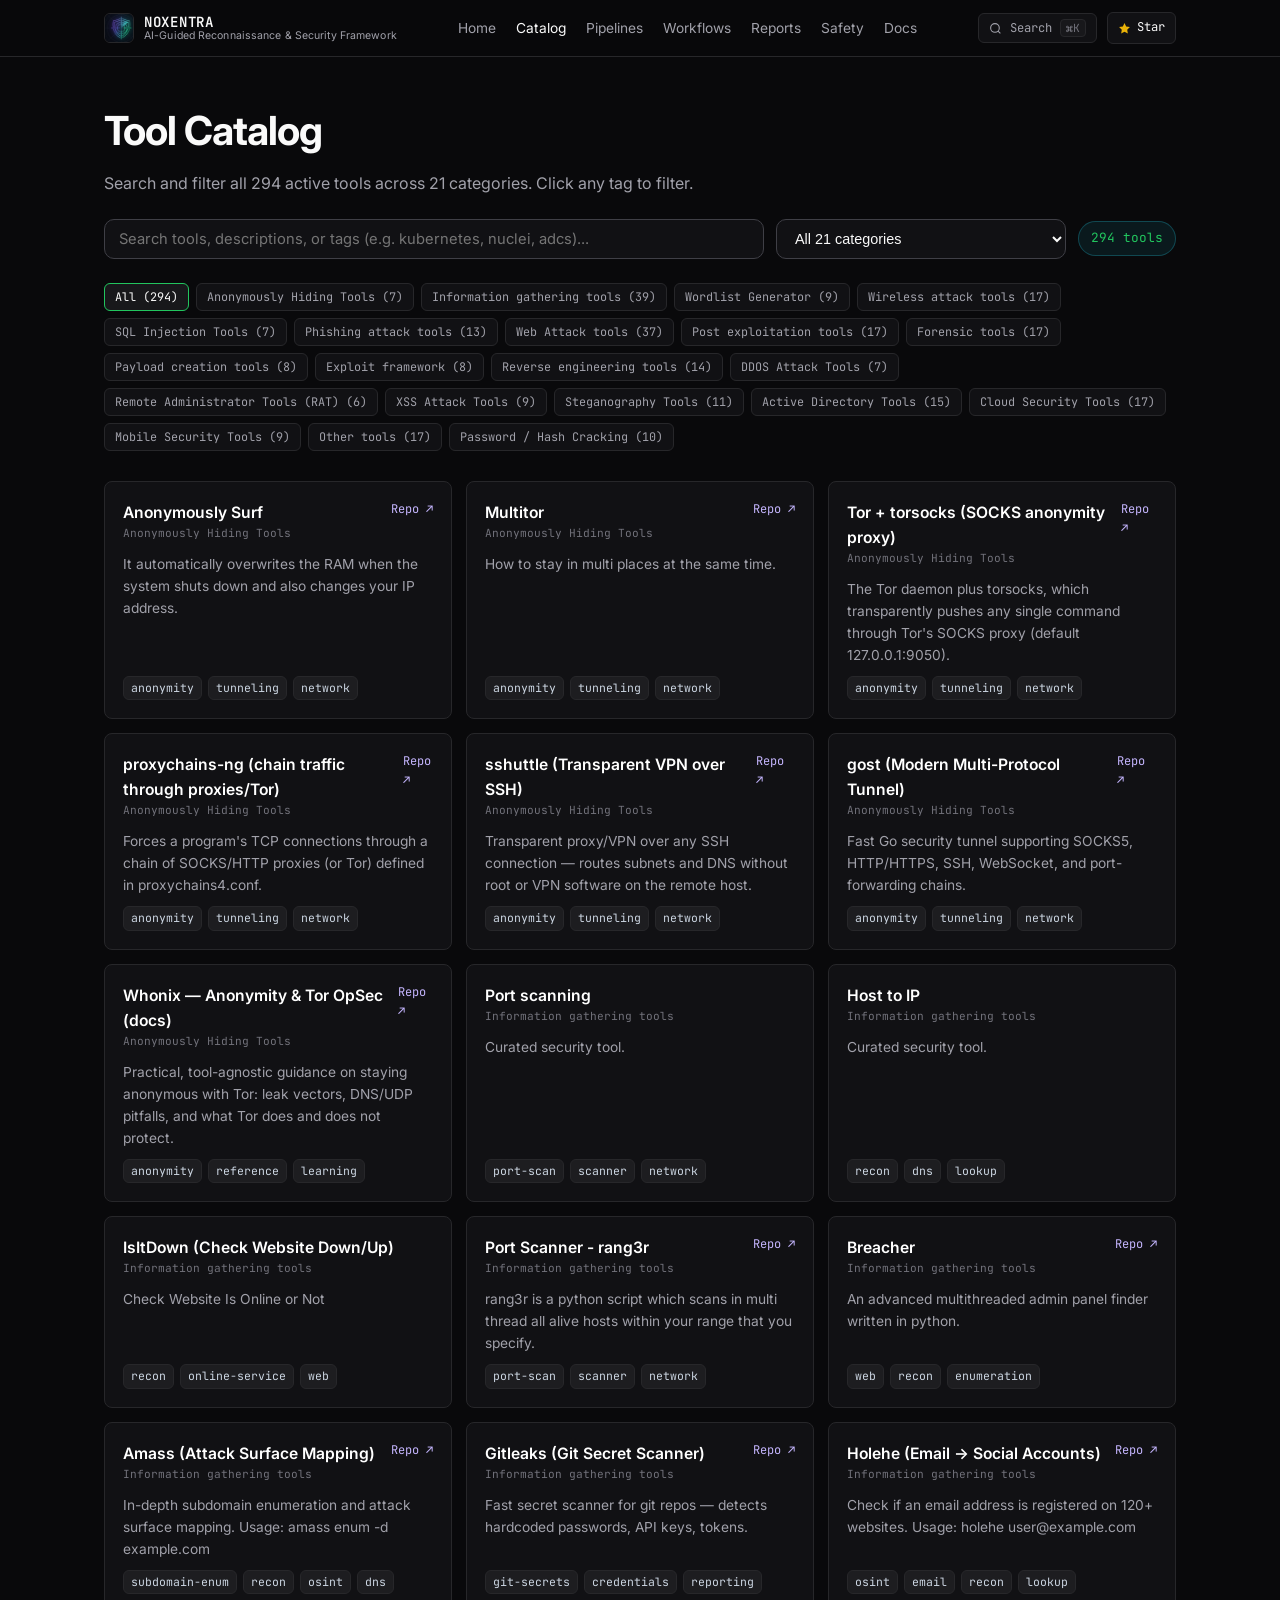
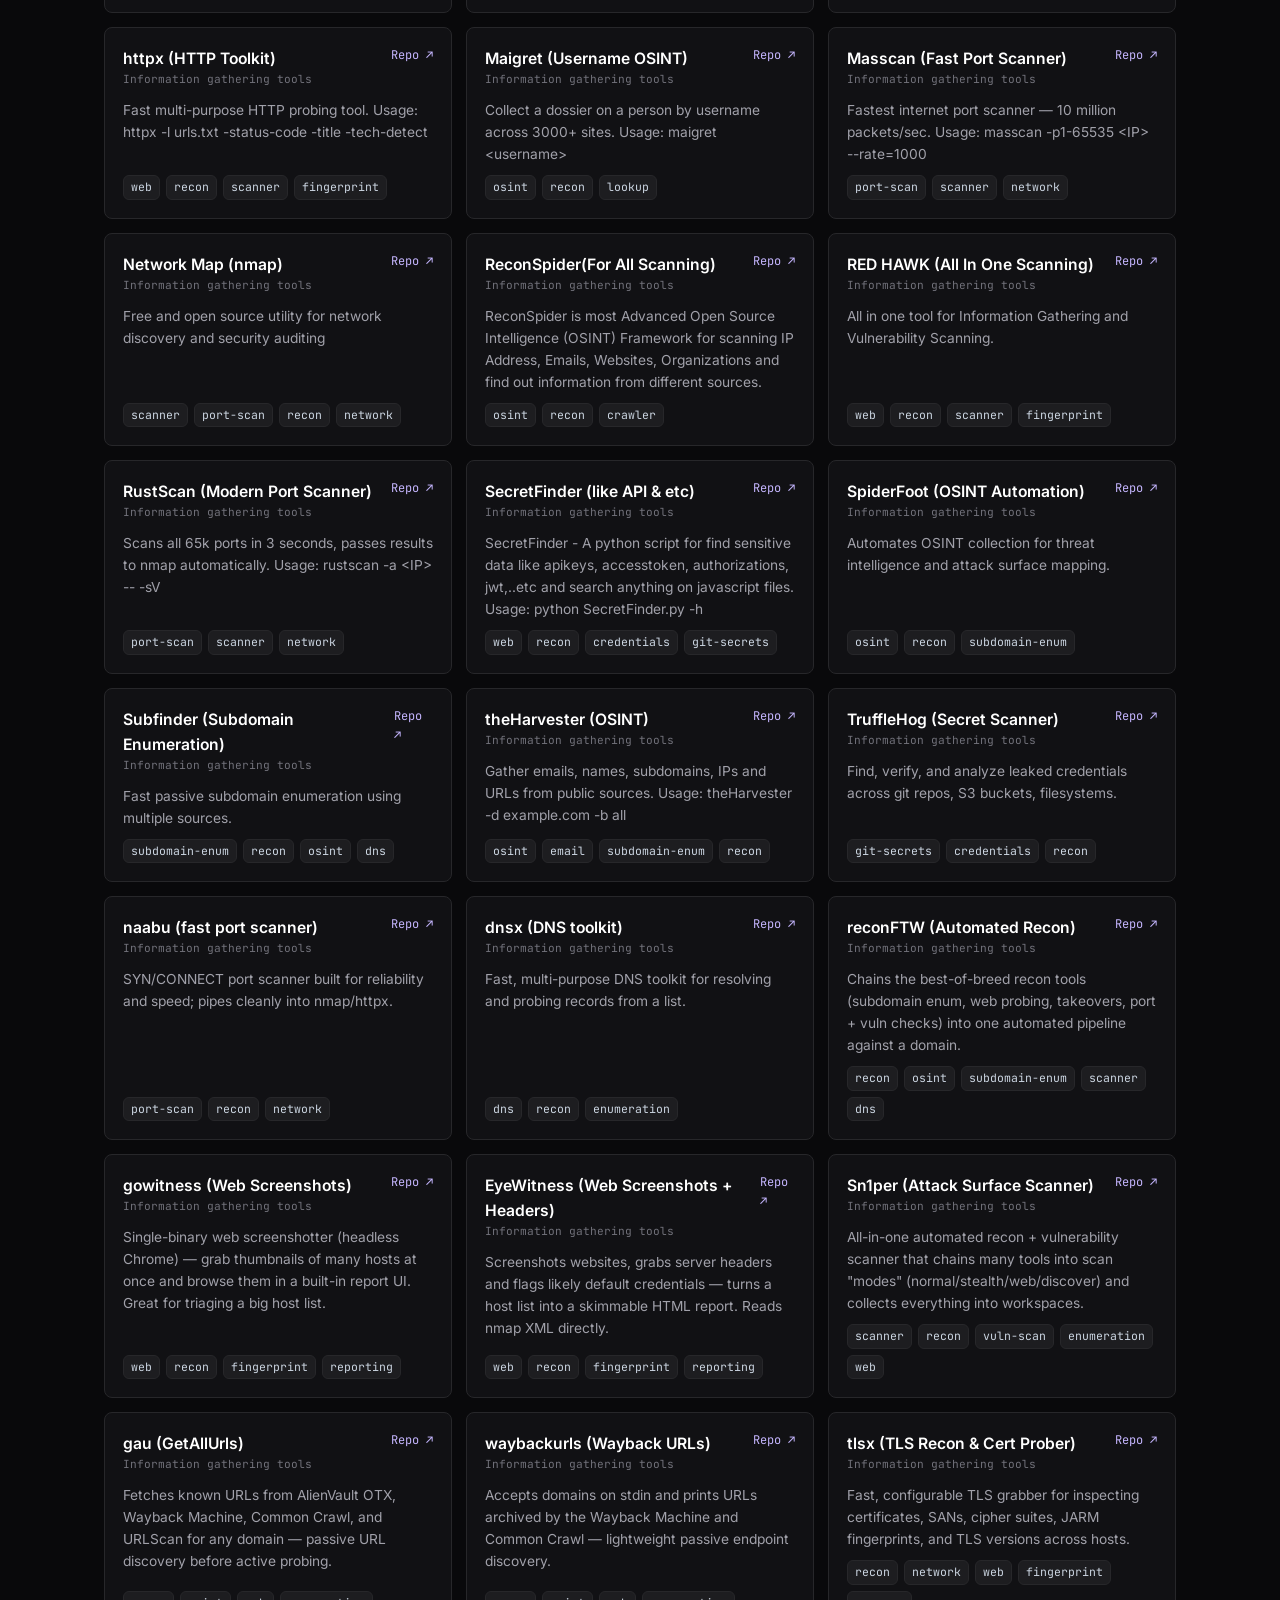
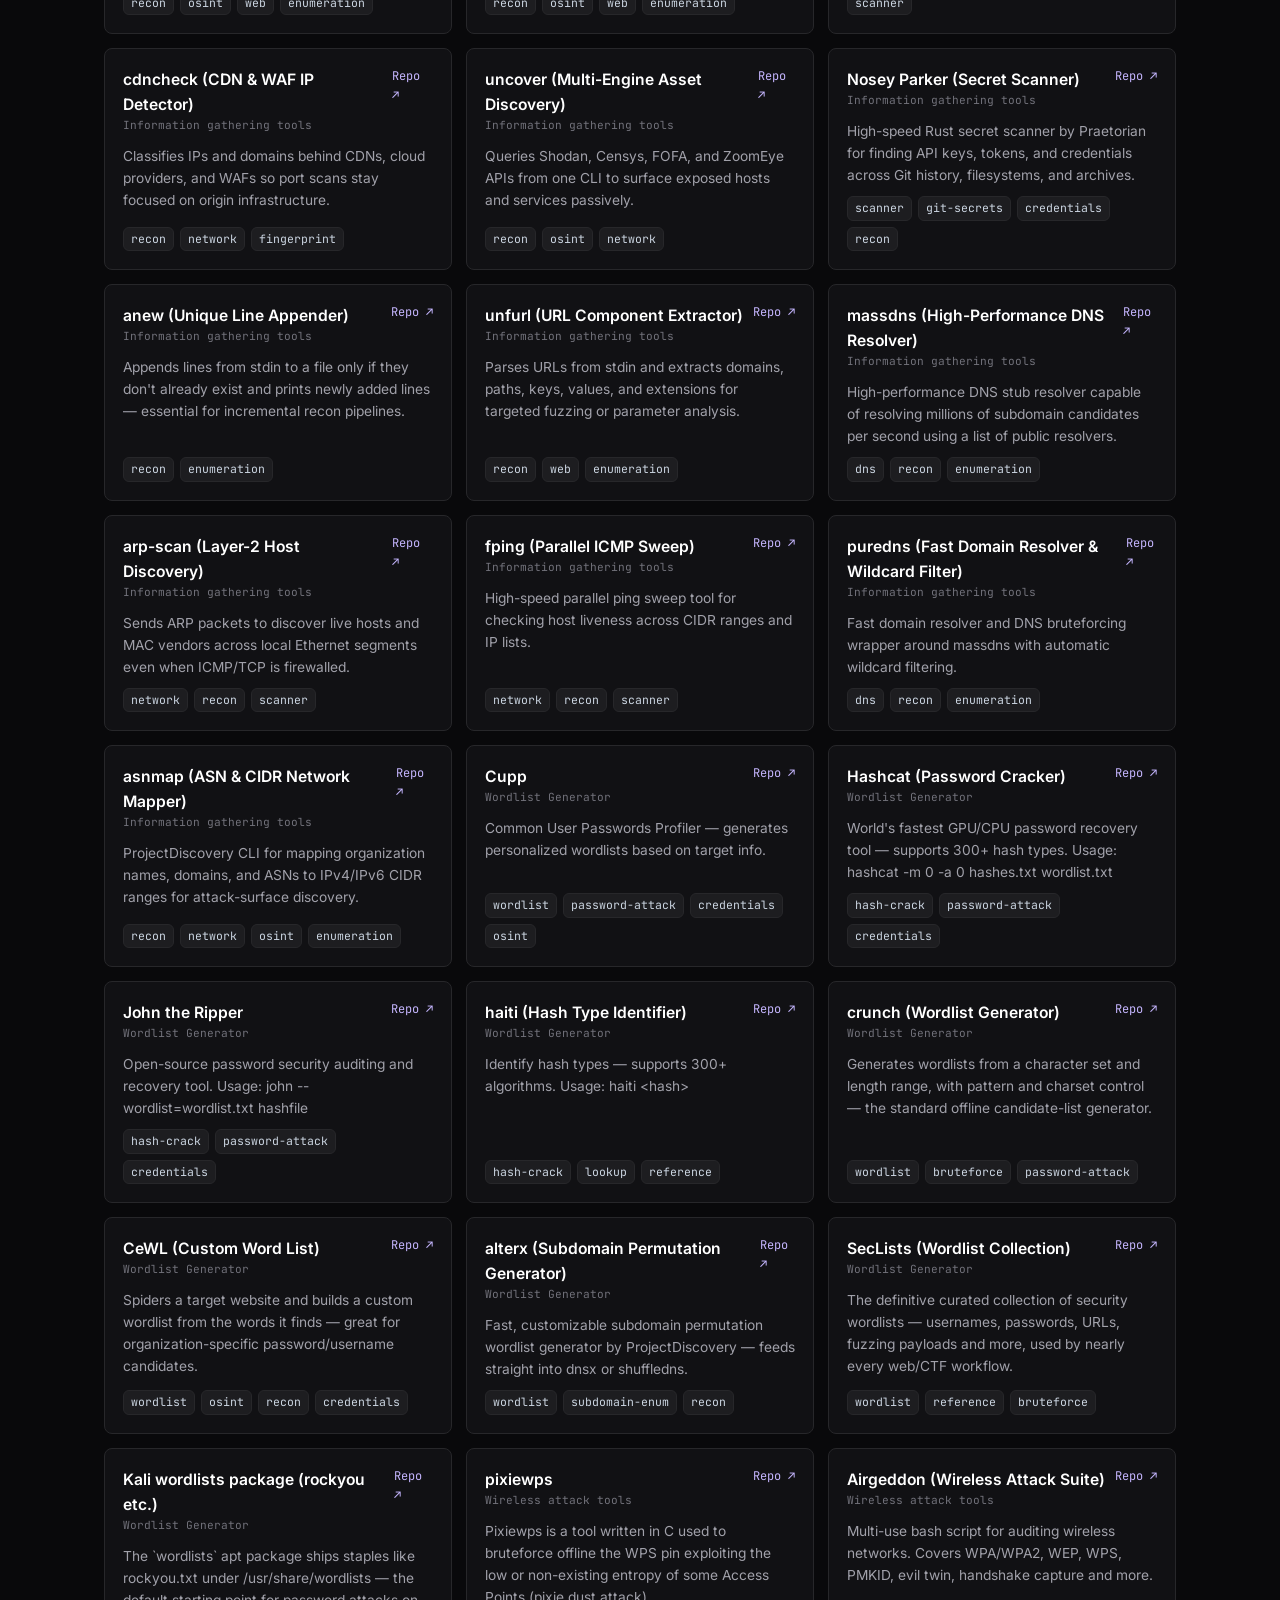
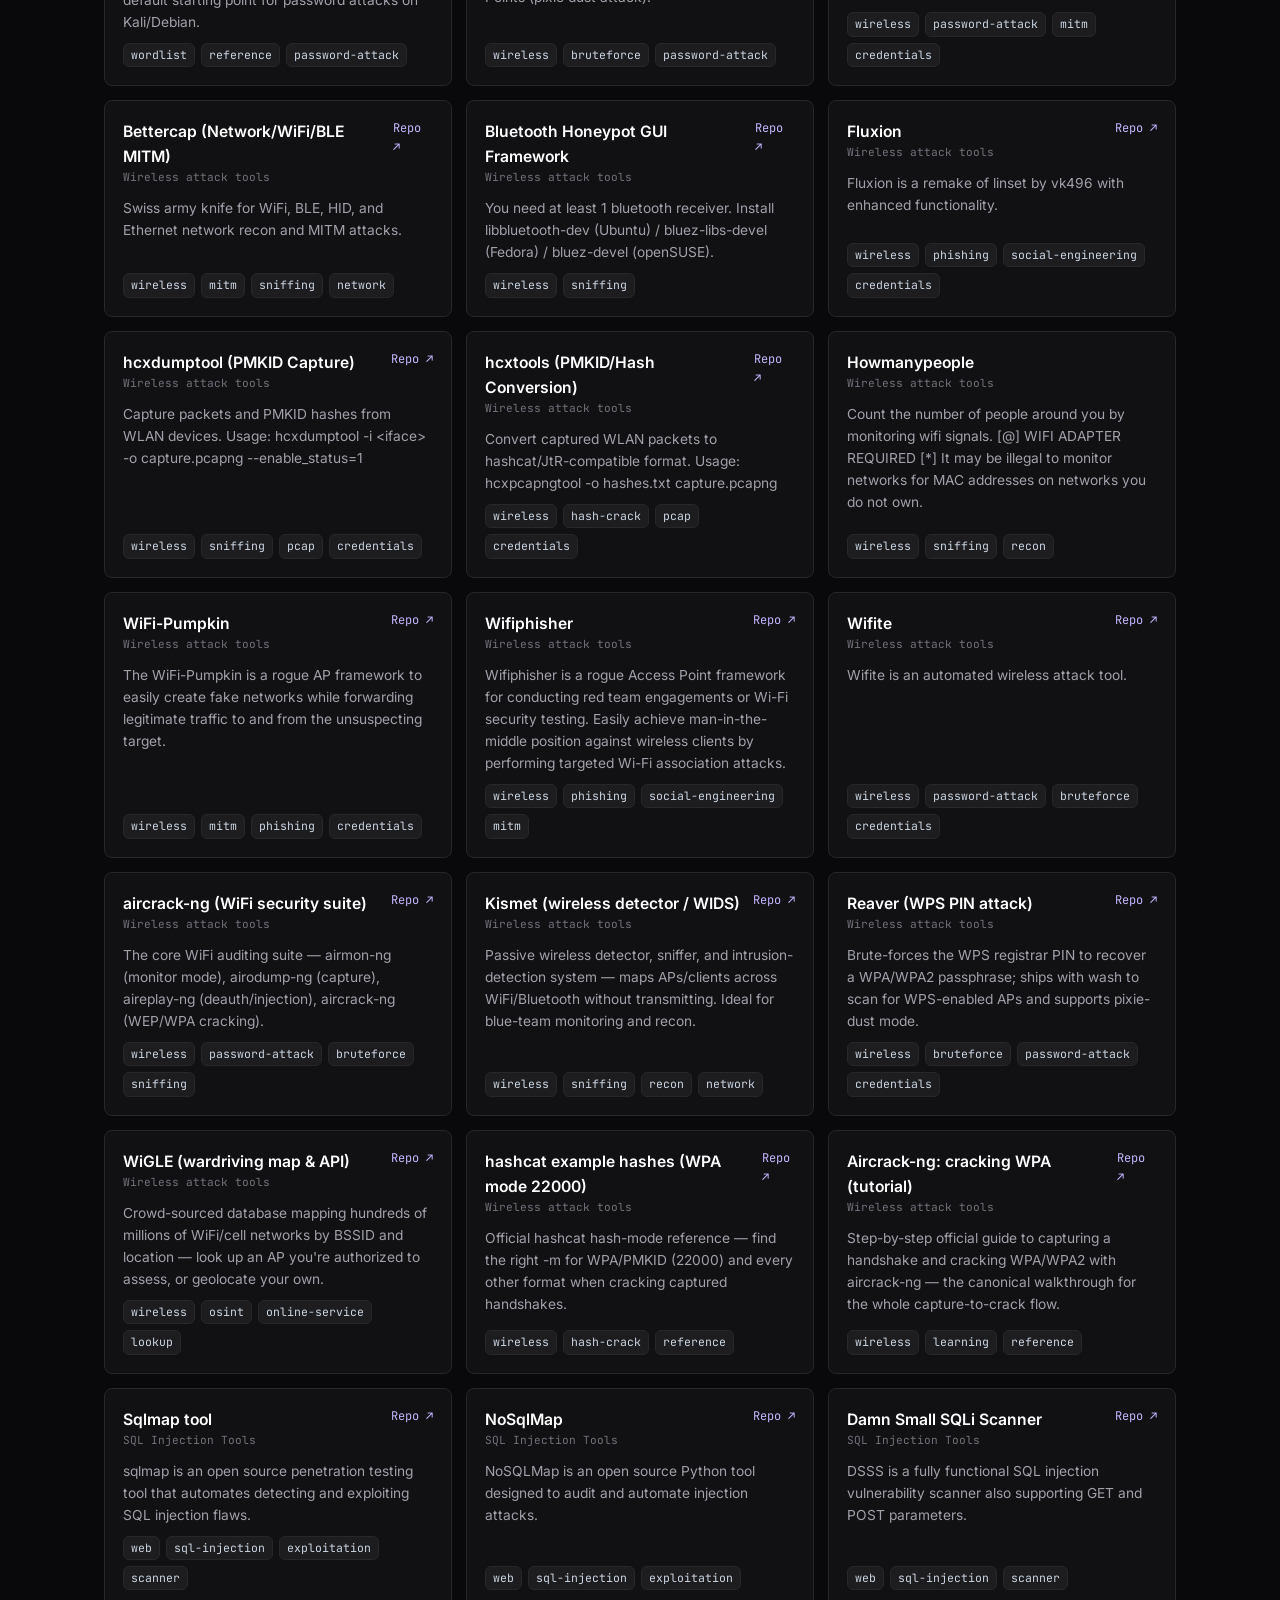
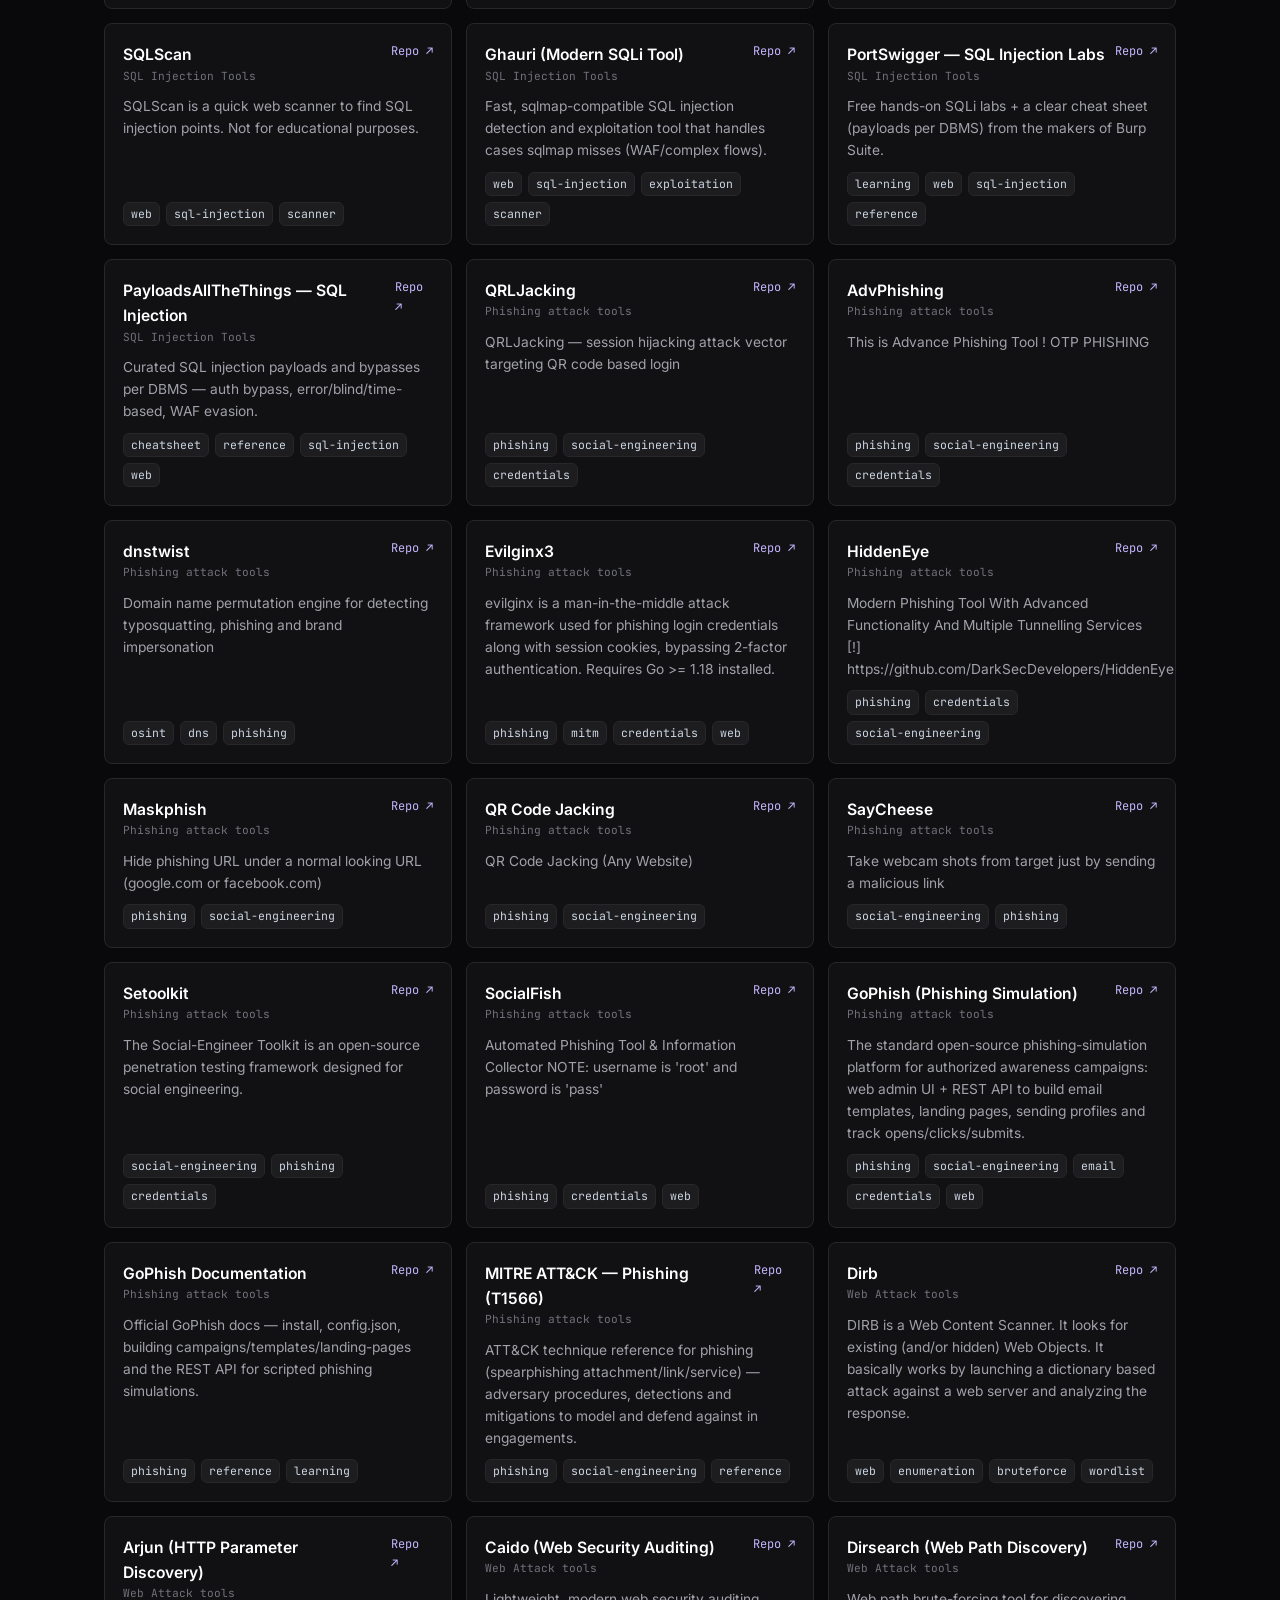
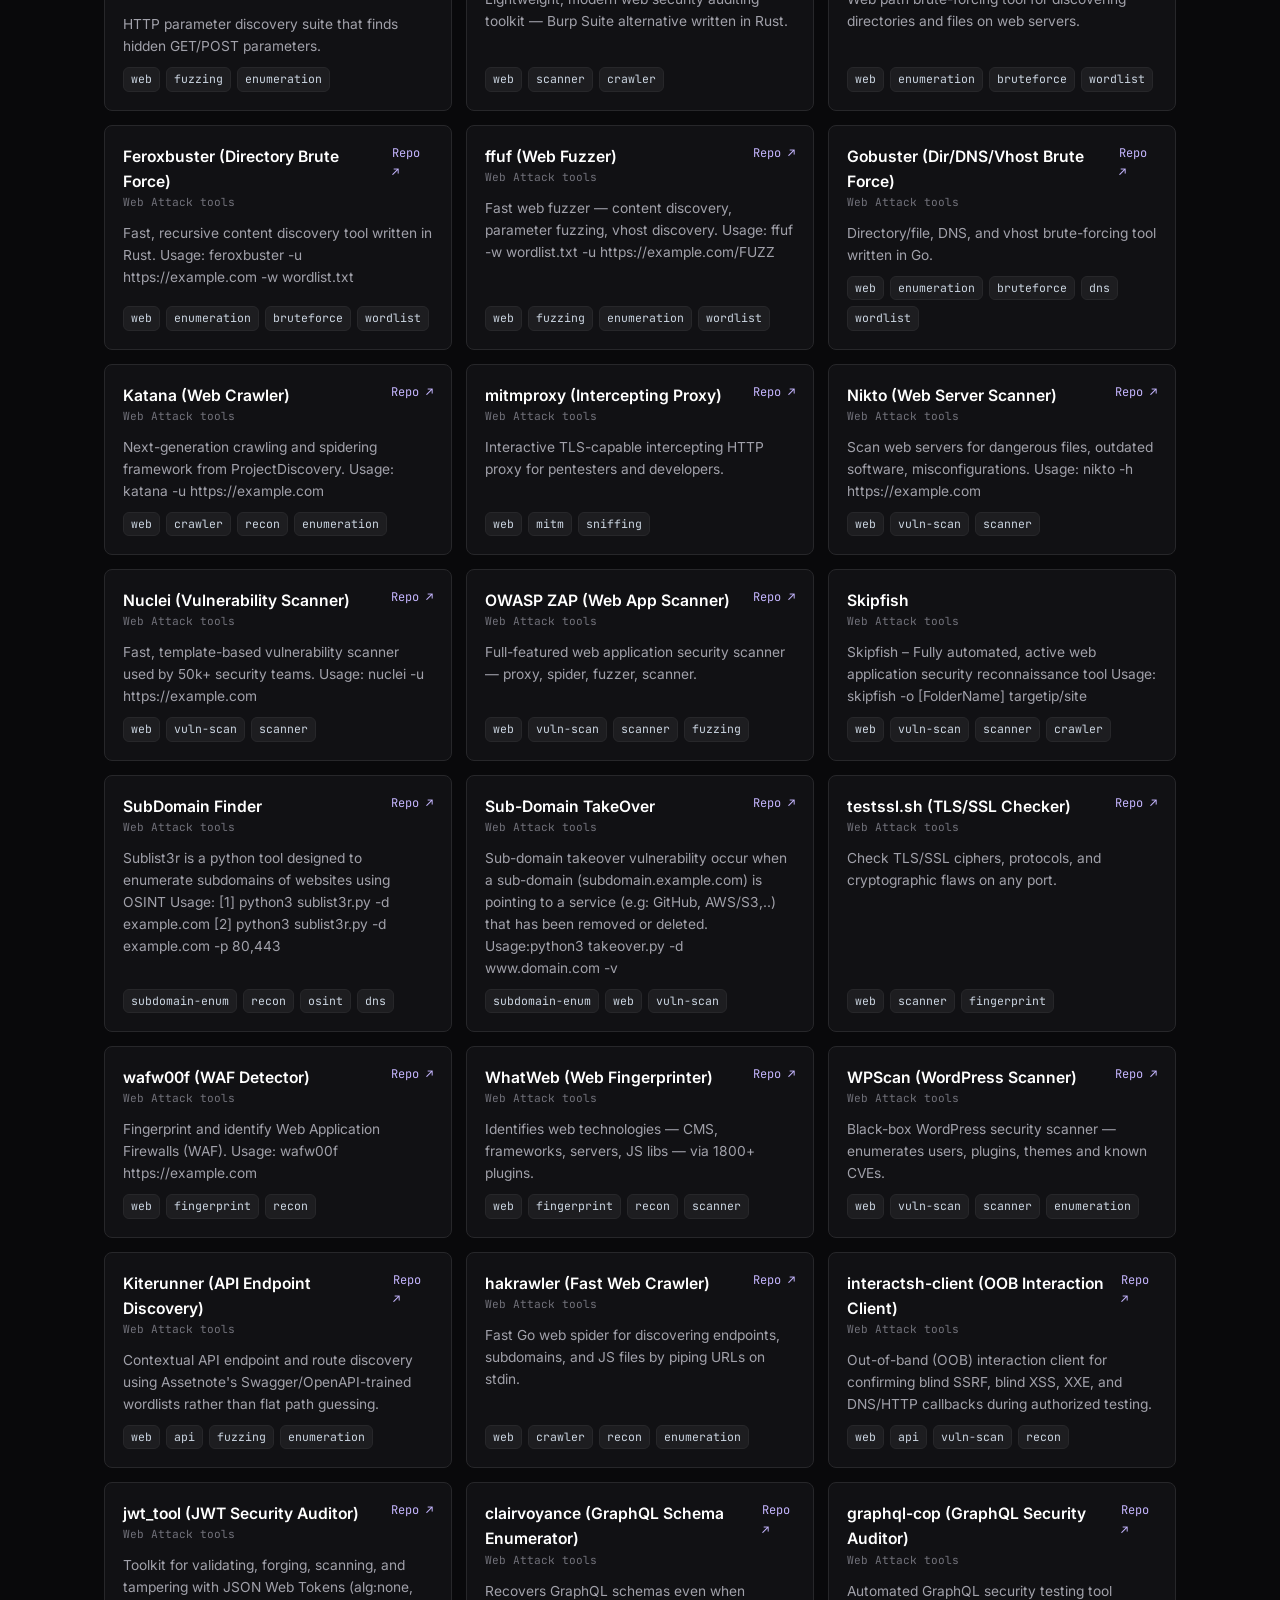
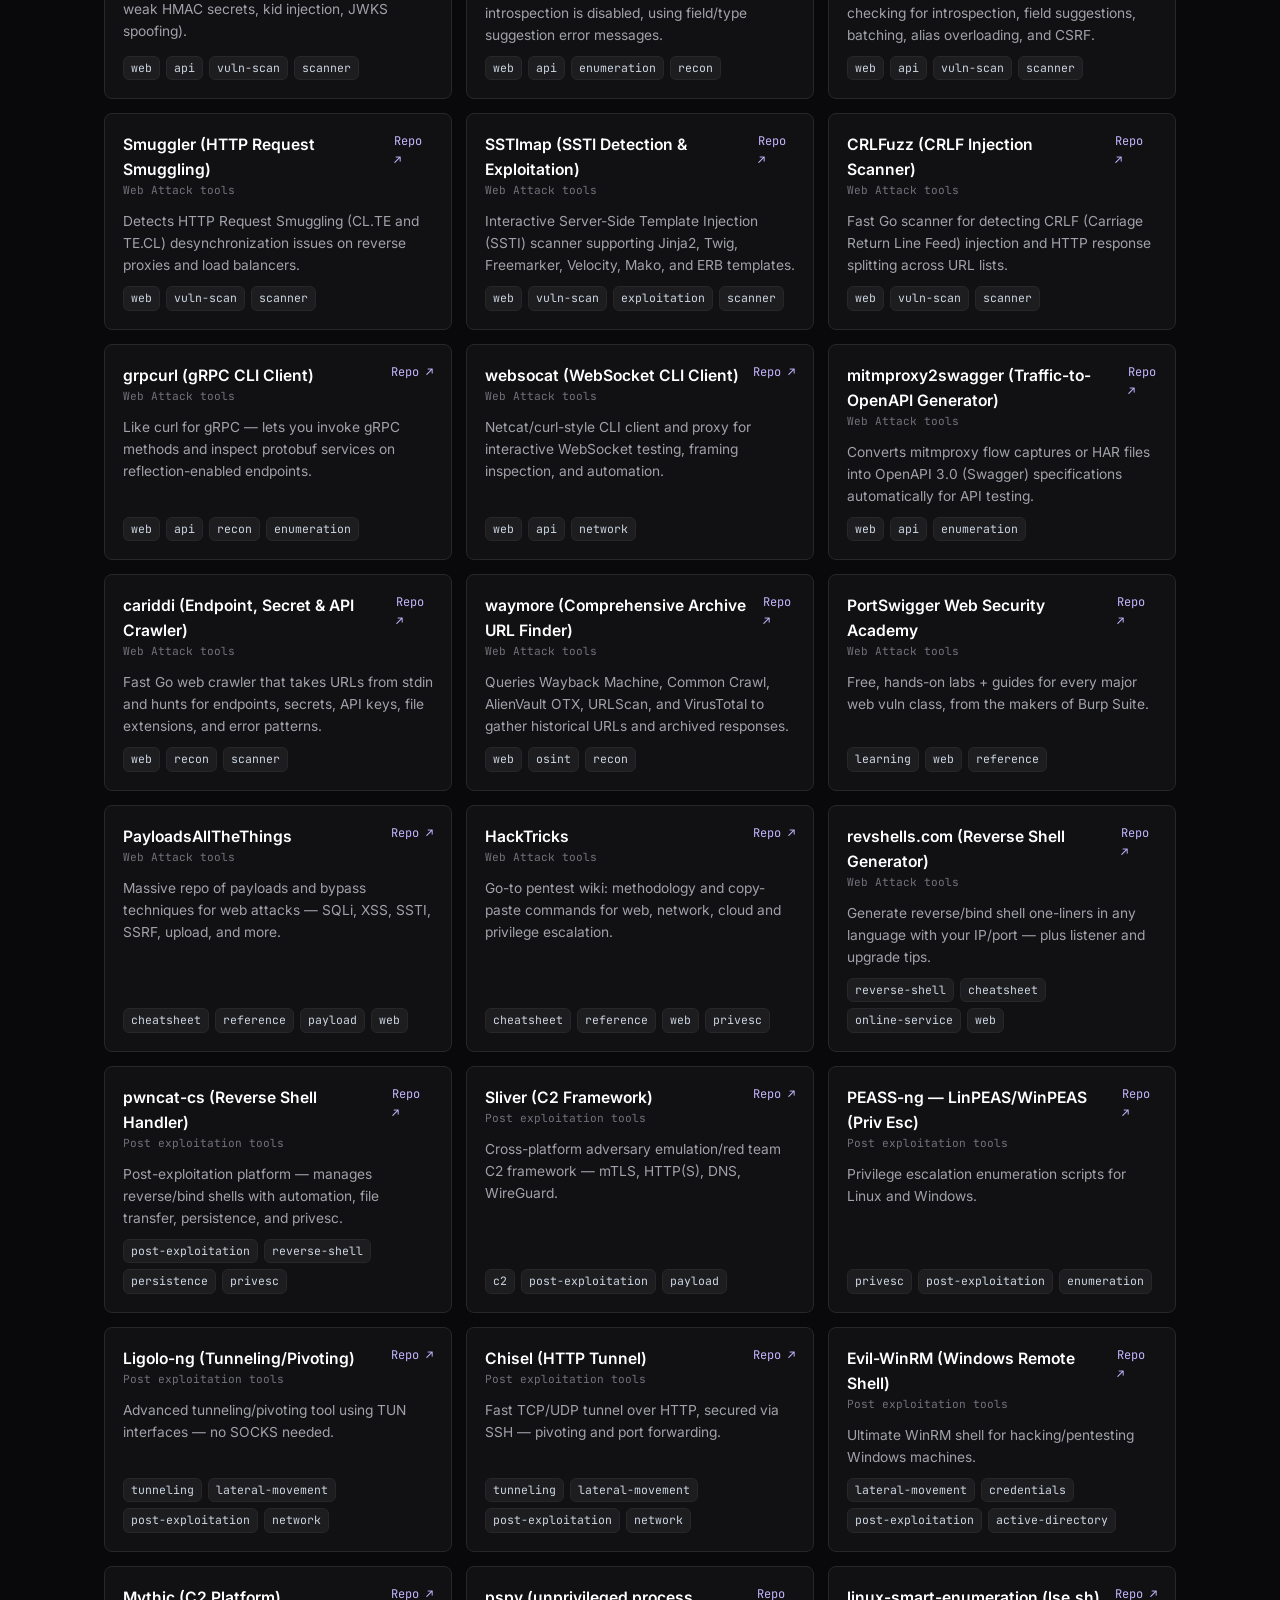
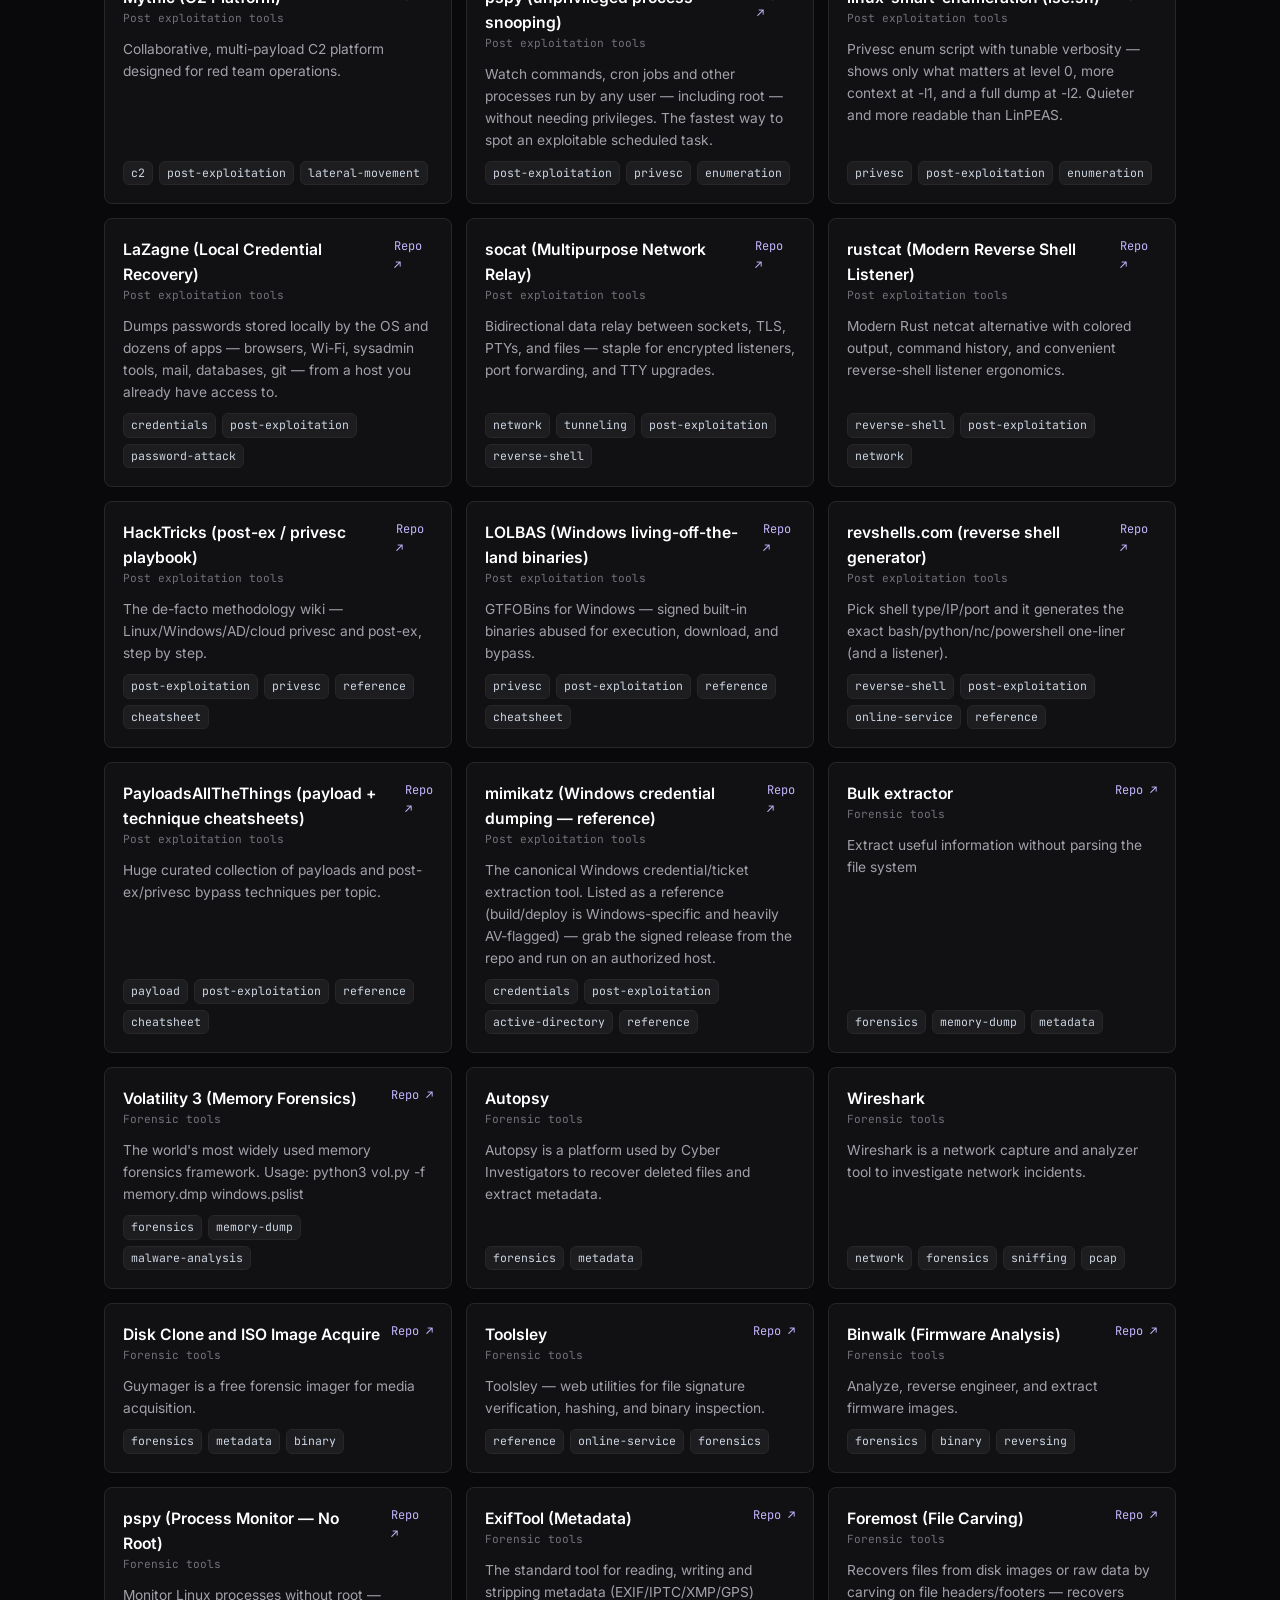
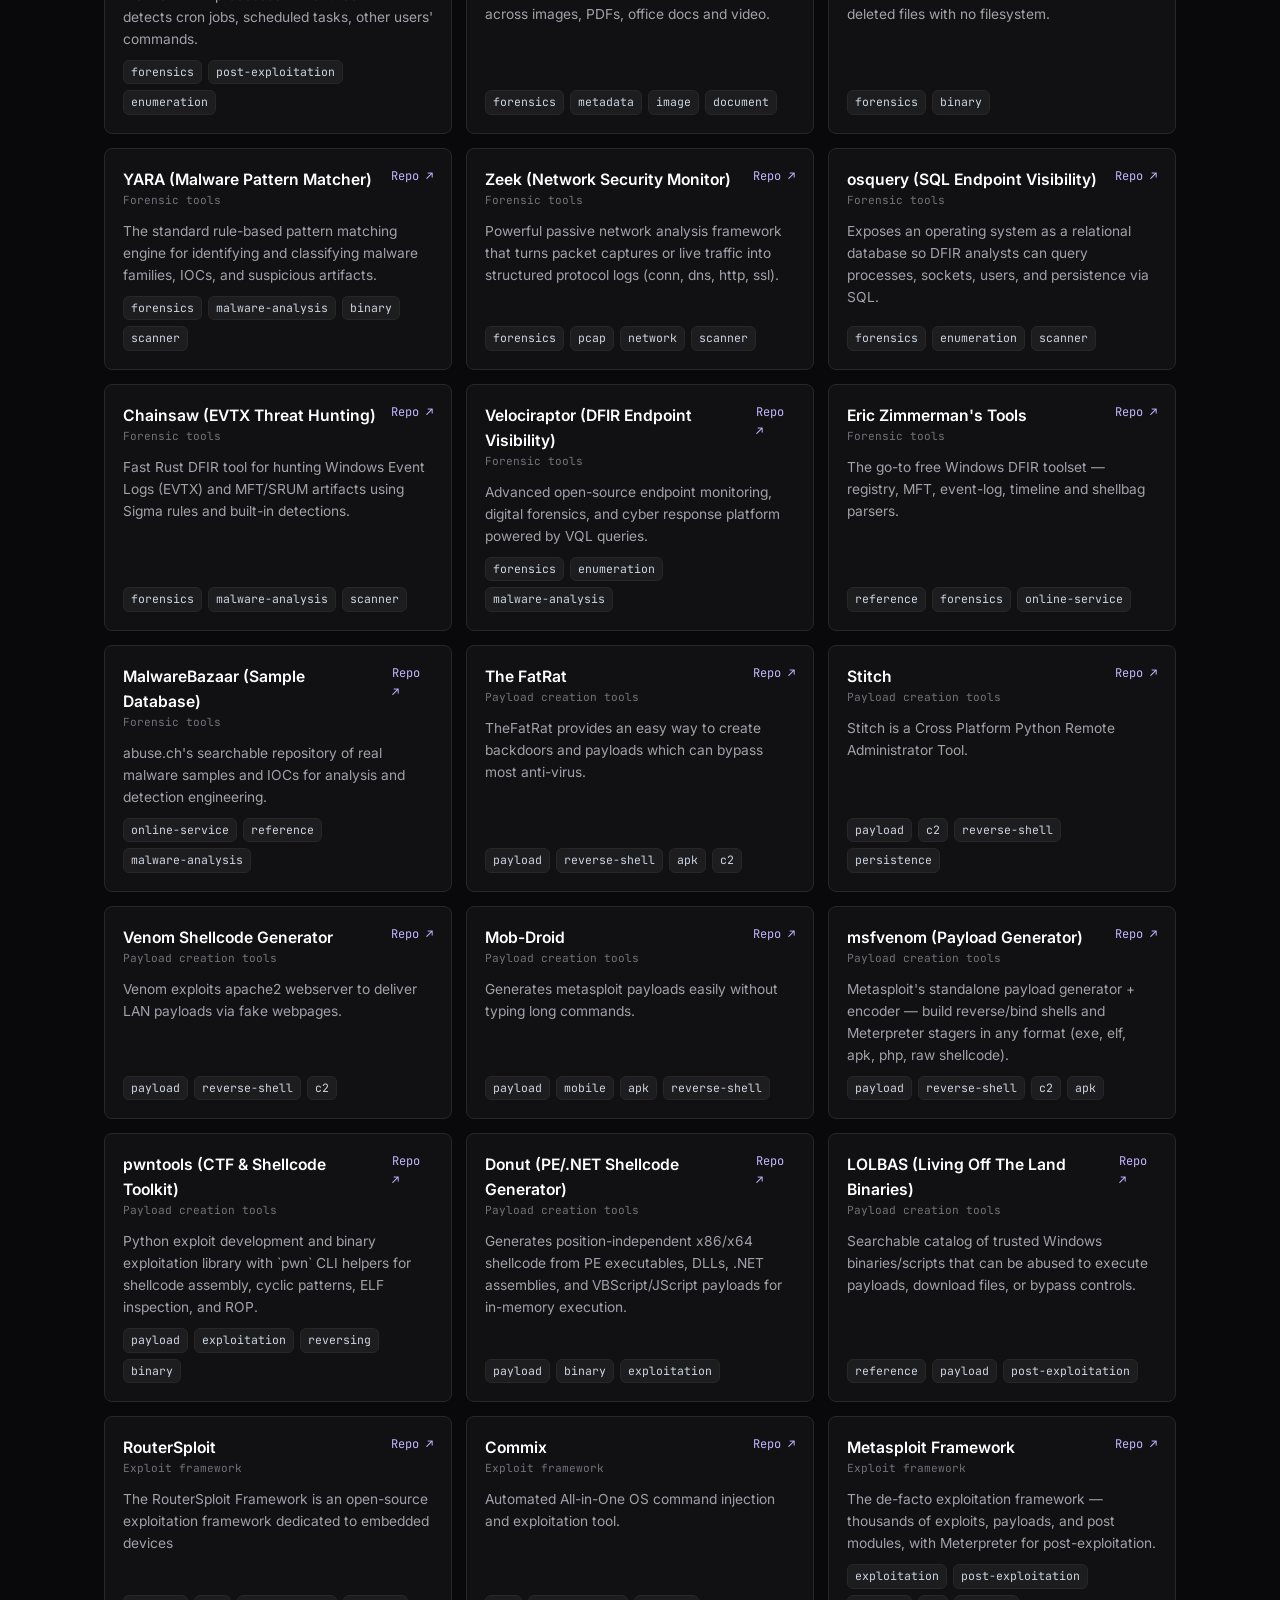
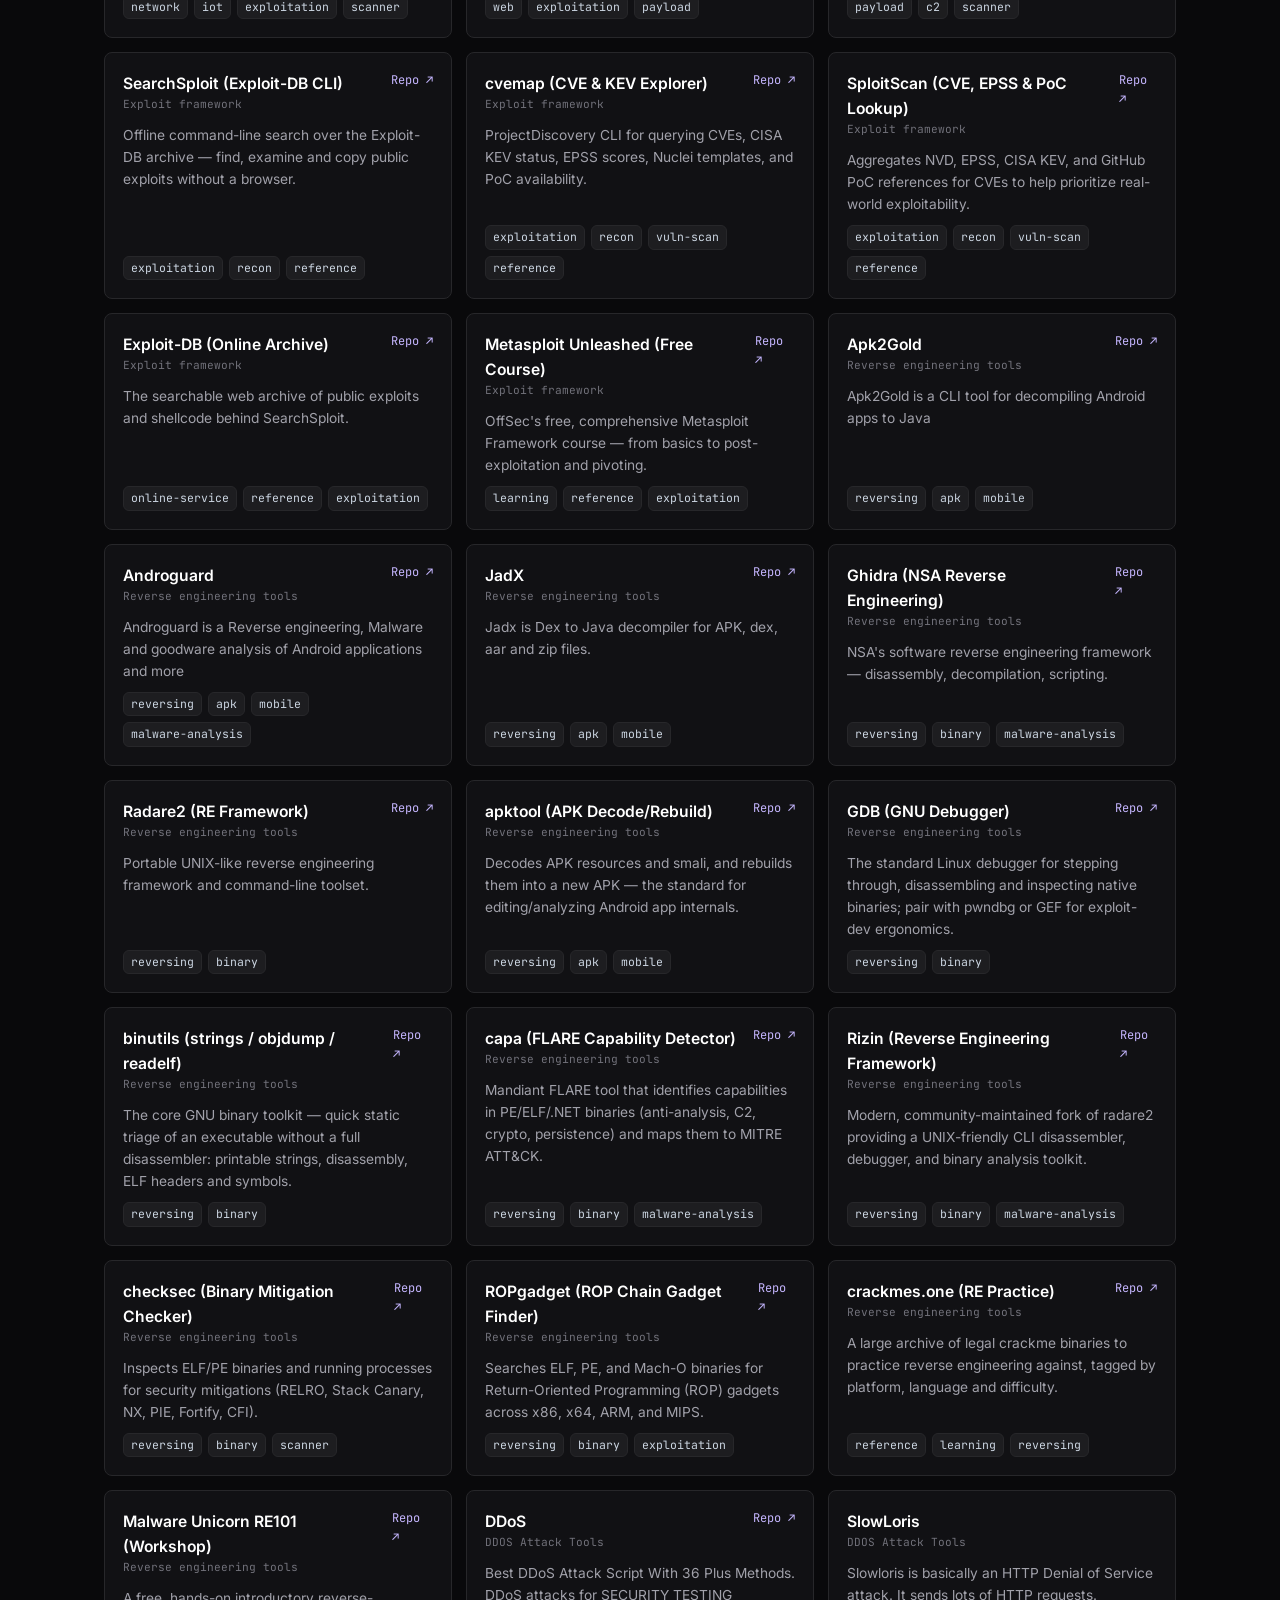
==== website/catalog.html @ 8b083602 "feat(website): add 7-page static website and GitHub Pages workflow" ====
<!DOCTYPE html>
<html lang="en">
<head>
  <meta charset="UTF-8" />
  <meta name="viewport" content="width=device-width, initial-scale=1.0" />
  <title>Tool Catalog — Noxentra</title>
  <link rel="icon" type="image/png" href="assets/logo.png" />
  <meta name="description" content="Search and filter all 294 curated security and reconnaissance tools across 21 categories in Noxentra." />
  <link rel="preconnect" href="https://fonts.googleapis.com" />
  <link rel="preconnect" href="https://fonts.gstatic.com" crossorigin />
  <link href="https://fonts.googleapis.com/css2?family=Inter:wght@400;500;600;700&family=JetBrains+Mono:wght@400;500;600&display=swap" rel="stylesheet" />
  <link rel="stylesheet" href="style/catalog.css" />
  <link rel="stylesheet" href="style/layout.css" />
</head>
<body>
  <header id="site-header"></header>

  <main class="container">
    <div class="hero-compact">
      <h1>Tool Catalog</h1>
      <p class="sub">Search and filter all 294 active tools across 21 categories. Click any tag to filter.</p>
      <div class="controls">
        <input class="search-input" id="q" type="search" placeholder="Search tools, descriptions, or tags (e.g. kubernetes, nuclei, adcs)..." aria-label="Search tools" />
        <select class="cat-select" id="cat" aria-label="Filter by category">
          <option value="">All 21 categories</option>
        </select>
        <span class="count-badge" id="count">294 tools</span>
      </div>
      <div class="cat-pills" id="cat-pills" role="group" aria-label="Filter by category"></div>
    </div>
    <div class="grid" id="grid"></div>
  </main>
  <footer id="site-footer"></footer>

  <script src="js/catalog.js"></script>
  <script src="js/site.js"></script>
</body>
</html>
---- website/style/catalog.css ----
:root {
  --bg: #09090b; --bg-elevated: #111114; --bg-card: #111114;
  --border: #27272a; --border-strong: #3f3f46;
  --text: #fafafa; --text-muted: #a1a1aa; --text-dim: #71717a;
  --violet: #22c55e; --cyan: #22c55e;
  --font-sans: "Inter", -apple-system, BlinkMacSystemFont, "Segoe UI", Roboto, sans-serif;
  --font-mono: "JetBrains Mono", ui-monospace, SFMono-Regular, Menlo, Monaco, Consolas, monospace;
  --radius: 8px; --max-w: 1120px;
}
*, *::before, *::after { box-sizing: border-box; }
html { background: var(--bg); color: var(--text); font-family: var(--font-sans); }
body {
  margin: 0; min-height: 100vh; line-height: 1.6;
  background: var(--bg);
}
a { color: inherit; text-decoration: none; }
.container { width: 100%; max-width: var(--max-w); margin: 0 auto; padding: 0 24px; }
header {
  position: sticky; top: 0; z-index: 50; backdrop-filter: blur(14px);
  background: rgba(10, 12, 16, 0.82); border-bottom: 1px solid var(--border);
}
.nav { display: flex; align-items: center; justify-content: space-between; height: 64px; gap: 16px; }
.brand { display: flex; align-items: center; gap: 10px; font-weight: 700; letter-spacing: 0.06em; font-size: 0.95rem; }
.brand-mark {
  width: 24px; height: 24px; border-radius: 5px;
  background: var(--cyan);
  display: grid; place-items: center; font-family: var(--font-mono); font-size: 0.78rem; color: #09090b; font-weight: 700;
}
.version-pill {
  font-family: var(--font-mono); font-size: 0.72rem; padding: 2px 8px; border-radius: 999px;
  background: rgba(123, 97, 255, 0.14); border: 1px solid rgba(123, 97, 255, 0.35); color: #c4b5fd;
}
.nav-links { display: flex; align-items: center; gap: 24px; color: var(--text-muted); font-size: 0.88rem; }
.nav-links a:hover, .nav-links a.active { color: var(--text); }
.btn {
  display: inline-flex; align-items: center; gap: 8px; font-size: 0.84rem; font-weight: 500;
  padding: 8px 14px; border-radius: 9px; border: 1px solid var(--border); background: var(--bg-elevated); color: var(--text);
}
.btn-primary { background: var(--text); color: var(--bg); border-color: var(--text); }
.btn-primary:hover { background: #e4e4e7; border-color: #e4e4e7; }

.hero-compact { padding: 42px 0 24px; }
h1 { margin: 0 0 8px; font-size: clamp(1.8rem, 3.4vw, 2.5rem); letter-spacing: -0.025em; }
.sub { color: var(--text-muted); margin: 0 0 22px; }

.controls {
  display: flex; flex-wrap: wrap; gap: 12px; align-items: center; margin-bottom: 24px;
}
.search-input {
  flex: 1 1 280px; padding: 10px 14px; border-radius: 10px;
  border: 1px solid var(--border-strong); background: var(--bg-elevated); color: var(--text);
  font-family: var(--font-sans); font-size: 0.92rem; outline: none;
}
.search-input:focus { border-color: var(--violet); }
.cat-select {
  padding: 10px 14px; border-radius: 10px; border: 1px solid var(--border-strong);
  background: var(--bg-elevated); color: var(--text); font-size: 0.9rem;
}
.cat-pills {
  display: flex; flex-wrap: wrap; gap: 7px; margin: 14px 0 6px;
}
.cat-pill {
  font-family: var(--font-mono); font-size: 0.74rem; padding: 5px 10px;
  border-radius: 6px; border: 1px solid var(--border); background: var(--bg-elevated);
  color: var(--text-muted); cursor: pointer; transition: border-color 0.15s, color 0.15s, background 0.15s;
}
.cat-pill:hover { border-color: var(--border-strong); color: var(--text); }
.cat-pill[aria-pressed="true"] {
  background: var(--surface-2, #18181b); border-color: var(--cyan); color: var(--text);
}
.count-badge {
  font-family: var(--font-mono); font-size: 0.8rem; color: var(--cyan);
  padding: 6px 12px; border-radius: 999px; background: rgba(34, 211, 238, 0.08);
  border: 1px solid rgba(34, 211, 238, 0.25);
}

.grid {
  display: grid; grid-template-columns: repeat(auto-fill, minmax(min(100%, 280px), 1fr));
  gap: 14px; padding-bottom: 64px;
}
.tool-card {
  background: var(--bg-card); border: 1px solid var(--border); border-radius: var(--radius);
  padding: 18px; display: flex; flex-direction: column; gap: 10px;
  transition: border-color 0.18s ease, transform 0.18s ease;
}
.tool-card:hover { border-color: var(--border-strong); transform: translateY(-2px); }
.tool-top { display: flex; justify-content: space-between; align-items: flex-start; gap: 10px; }
.tool-title { font-weight: 600; font-size: 0.98rem; color: #ffffff; }
.tool-cat { font-family: var(--font-mono); font-size: 0.7rem; color: var(--text-dim); }
.tool-desc { margin: 0; font-size: 0.86rem; color: var(--text-muted); flex: 1; }
.tags { display: flex; flex-wrap: wrap; gap: 6px; }
.tag {
  font-family: var(--font-mono); font-size: 0.72rem; padding: 2px 7px; border-radius: 6px;
  background: rgba(255, 255, 255, 0.05); border: 1px solid var(--border); color: #cbd5e1;
  cursor: pointer;
}
.tag:hover { border-color: var(--cyan); color: var(--cyan); }
.ext-link { font-family: var(--font-mono); font-size: 0.75rem; color: #c4b5fd; }
.ext-link:hover { text-decoration: underline; }

@media (max-width: 720px) { .nav-links { display: none; } }
---- website/style/layout.css ----
:root {
  --bg: #09090b;
  --surface: #111114;
  --surface-2: #18181b;
  --border: #27272a;
  --border-strong: #3f3f46;
  --text: #fafafa;
  --muted: #a1a1aa;
  --dim: #71717a;
  --accent: #22c55e;
  --sans: "Inter", -apple-system, BlinkMacSystemFont, "Segoe UI", sans-serif;
  --mono: "JetBrains Mono", ui-monospace, SFMono-Regular, Menlo, monospace;
  --max: 1120px;
}

html,
body {
  overflow-x: clip;
  max-width: 100%;
}

#site-header {
  border-bottom: 1px solid var(--border);
  background: rgba(9, 9, 11, 0.92);
  backdrop-filter: blur(8px);
  position: sticky;
  top: 0;
  z-index: 40;
  min-height: 57px;
}

#site-header .nav {
  max-width: var(--max);
  margin: 0 auto;
  padding: 0 24px;
  height: 56px;
  display: flex;
  align-items: center;
  justify-content: space-between;
  gap: 20px;
}

#site-header .logo {
  display: inline-flex;
  align-items: center;
  gap: 10px;
  color: var(--text);
  text-decoration: none;
  flex-shrink: 0;
}

#site-header .logo img {
  width: 30px;
  height: 30px;
  border-radius: 6px;
  object-fit: cover;
  border: 1px solid var(--border);
  flex-shrink: 0;
}

#site-header .logo-text {
  display: flex;
  flex-direction: column;
  line-height: 1.15;
}

#site-header .logo-name {
  font-family: var(--mono);
  font-size: 0.88rem;
  font-weight: 600;
  letter-spacing: 0.05em;
  color: var(--text);
}

#site-header .logo-tag {
  font-family: var(--sans);
  font-size: 0.66rem;
  font-weight: 400;
  color: var(--muted);
  letter-spacing: 0.01em;
}

@media (max-width: 520px) {
  #site-header .logo-tag {
    display: none;
  }
}

#site-header .nav-links {
  display: flex;
  align-items: center;
  gap: 20px;
  font-size: 0.86rem;
  color: var(--muted);
}

#site-header .nav-links a {
  color: inherit;
  text-decoration: none;
  transition: color 0.15s ease;
}

#site-header .nav-links a:hover,
#site-header .nav-links a.active {
  color: var(--text);
}

#site-header .nav-right {
  display: flex;
  align-items: center;
  gap: 10px;
  font-family: var(--mono);
  font-size: 0.78rem;
  color: var(--dim);
}

#site-header .gh-star {
  display: inline-flex;
  align-items: center;
  gap: 6px;
  padding: 5px 10px;
  border-radius: 6px;
  border: 1px solid var(--border);
  background: var(--surface);
  color: var(--text);
  font-family: var(--mono);
  font-size: 0.76rem;
  text-decoration: none;
  transition: border-color 0.15s ease, background 0.15s ease;
}

#site-header .gh-star:hover {
  border-color: var(--border-strong);
  background: var(--surface-2);
}

#site-header .gh-star svg {
  color: #eab308;
  flex-shrink: 0;
}

#site-footer {
  border-top: 1px solid var(--border);
  padding: 32px 0 48px;
  font-size: 0.84rem;
  color: var(--dim);
}

#site-footer .foot {
  max-width: var(--max);
  margin: 0 auto;
  padding: 0 24px;
  display: flex;
  flex-wrap: wrap;
  justify-content: space-between;
  gap: 16px;
}

#site-footer .foot-links {
  display: flex;
  flex-wrap: wrap;
  gap: 18px;
  font-family: var(--mono);
  font-size: 0.8rem;
}

#site-footer .foot-links a {
  color: inherit;
  text-decoration: none;
}

#site-footer .foot-links a:hover {
  color: var(--text);
}

#site-header .menu-btn {
  display: none;
  flex-direction: column;
  align-items: center;
  justify-content: center;
  gap: 4px;
  width: 32px;
  height: 32px;
  padding: 0;
  border-radius: 6px;
  border: 1px solid var(--border);
  background: var(--surface);
  color: var(--text);
  cursor: pointer;
  transition: border-color 0.15s ease, background 0.15s ease;
}

#site-header .menu-btn:hover {
  border-color: var(--border-strong);
  background: var(--surface-2);
}

#site-header .menu-btn .hb-line {
  width: 14px;
  height: 1.5px;
  background: var(--text);
  border-radius: 1px;
  transition: transform 0.2s ease, opacity 0.15s ease;
}

#site-header .menu-btn[aria-expanded="true"] .hb-line:nth-child(1) {
  transform: translateY(5.5px) rotate(45deg);
}

#site-header .menu-btn[aria-expanded="true"] .hb-line:nth-child(2) {
  opacity: 0;
}

#site-header .menu-btn[aria-expanded="true"] .hb-line:nth-child(3) {
  transform: translateY(-5.5px) rotate(-45deg);
}

#site-header .mobile-nav {
  display: flex;
  position: fixed;
  top: 57px;
  left: 0;
  right: 0;
  height: calc(100dvh - 57px);
  z-index: 50;
  flex-direction: column;
  justify-content: space-between;
  padding: 20px 20px 28px;
  border-top: 1px solid var(--border);
  background: var(--bg);
  overflow-y: auto;
  opacity: 0;
  visibility: hidden;
  pointer-events: none;
  transform: translateY(-12px);
  transition:
    opacity 0.24s cubic-bezier(0.16, 1, 0.3, 1),
    transform 0.28s cubic-bezier(0.16, 1, 0.3, 1),
    visibility 0s linear 0.28s;
}

#site-header .mobile-nav.open {
  opacity: 1;
  visibility: visible;
  pointer-events: auto;
  transform: translateY(0);
  transition:
    opacity 0.26s cubic-bezier(0.16, 1, 0.3, 1),
    transform 0.3s cubic-bezier(0.16, 1, 0.3, 1),
    visibility 0s linear 0s;
}

#site-header .mobile-nav-body {
  display: flex;
  flex-direction: column;
  gap: 14px;
}

#site-header .mobile-search-btn {
  display: flex;
  align-items: center;
  gap: 10px;
  width: 100%;
  padding: 12px 14px;
  border-radius: 8px;
  border: 1px solid var(--border-strong);
  background: var(--surface);
  color: var(--muted);
  font-family: var(--sans);
  font-size: 0.9rem;
  text-align: left;
  cursor: pointer;
}

#site-header .mobile-nav-links {
  display: flex;
  flex-direction: column;
  gap: 4px;
}

#site-header .mobile-nav a {
  display: flex;
  align-items: center;
  justify-content: space-between;
  padding: 12px 14px;
  border-radius: 8px;
  color: var(--muted);
  text-decoration: none;
  border: 1px solid transparent;
  opacity: 0;
  transform: translateY(8px);
  transition:
    opacity 0.22s ease,
    transform 0.26s cubic-bezier(0.16, 1, 0.3, 1),
    background 0.15s ease,
    border-color 0.15s ease,
    color 0.15s ease;
}

#site-header .m-link-main {
  display: flex;
  flex-direction: column;
  gap: 1px;
}

#site-header .m-link-title {
  font-size: 0.98rem;
  font-weight: 500;
  color: var(--text);
}

#site-header .m-link-desc {
  font-family: var(--mono);
  font-size: 0.72rem;
  color: var(--dim);
}

#site-header .m-link-arr {
  font-family: var(--mono);
  font-size: 0.85rem;
  color: var(--dim);
}

#site-header .mobile-gh-cta {
  display: flex;
  align-items: center;
  justify-content: space-between;
  padding: 12px 14px;
  border-radius: 8px;
  background: var(--surface);
  border: 1px solid var(--border-strong);
  color: var(--text);
  font-family: var(--mono);
  font-size: 0.84rem;
  text-decoration: none;
}

#site-header .mobile-meta {
  font-family: var(--mono);
  font-size: 0.74rem;
  color: var(--dim);
  text-align: center;
}

#site-header .mobile-nav.open a {
  opacity: 1;
  transform: translateY(0);
}

#site-header .mobile-nav.open .mobile-nav-links a:nth-child(1) { transition-delay: 0.03s; }
#site-header .mobile-nav.open .mobile-nav-links a:nth-child(2) { transition-delay: 0.05s; }
#site-header .mobile-nav.open .mobile-nav-links a:nth-child(3) { transition-delay: 0.07s; }
#site-header .mobile-nav.open .mobile-nav-links a:nth-child(4) { transition-delay: 0.09s; }
#site-header .mobile-nav.open .mobile-nav-links a:nth-child(5) { transition-delay: 0.11s; }
#site-header .mobile-nav.open .mobile-nav-links a:nth-child(6) { transition-delay: 0.13s; }
#site-header .mobile-nav.open .mobile-nav-links a:nth-child(7) { transition-delay: 0.15s; }

@media (prefers-reduced-motion: reduce) {
  #site-header .mobile-nav,
  #site-header .mobile-nav a,
  #site-header .menu-btn .hb-line,
  #scroll-top-btn {
    transition: none !important;
  }
}

#scroll-top-btn {
  position: fixed;
  right: 20px;
  bottom: 20px;
  z-index: 45;
  width: 38px;
  height: 38px;
  display: grid;
  place-items: center;
  border-radius: 8px;
  border: 1px solid var(--border-strong);
  background: var(--surface);
  color: var(--text);
  cursor: pointer;
  opacity: 0;
  pointer-events: none;
  transform: translateY(8px);
  transition: opacity 0.2s ease, transform 0.22s ease, border-color 0.15s ease, background 0.15s ease;
}

#scroll-top-btn:hover {
  background: var(--surface-2);
  border-color: var(--accent);
}

#scroll-top-btn.visible {
  opacity: 1;
  pointer-events: auto;
  transform: translateY(0);
}

#site-header .mobile-nav a.active {
  background: var(--surface);
  border-color: var(--border);
  color: var(--text);
}

#site-header .mobile-nav a:hover {
  background: var(--surface-2);
  color: var(--text);
}

#site-header .mobile-nav-foot {
  padding-top: 16px;
  border-top: 1px solid var(--border);
  display: flex;
  flex-direction: column;
  gap: 10px;
  font-family: var(--mono);
  font-size: 0.8rem;
  color: var(--dim);
}

@media (max-width: 1040px) {
  #site-header .nav {
    padding: 0 16px;
  }
  #site-header .nav-links {
    display: none;
  }
  #site-header .gh-star,
  #site-header .cmdk-label,
  #site-header .cmdk-kbd {
    display: none;
  }
  #site-header .cmdk-trigger {
    width: 34px;
    height: 34px;
    padding: 0;
    justify-content: center;
  }
  #site-header .menu-btn {
    display: inline-flex;
    width: 34px;
    height: 34px;
  }
}
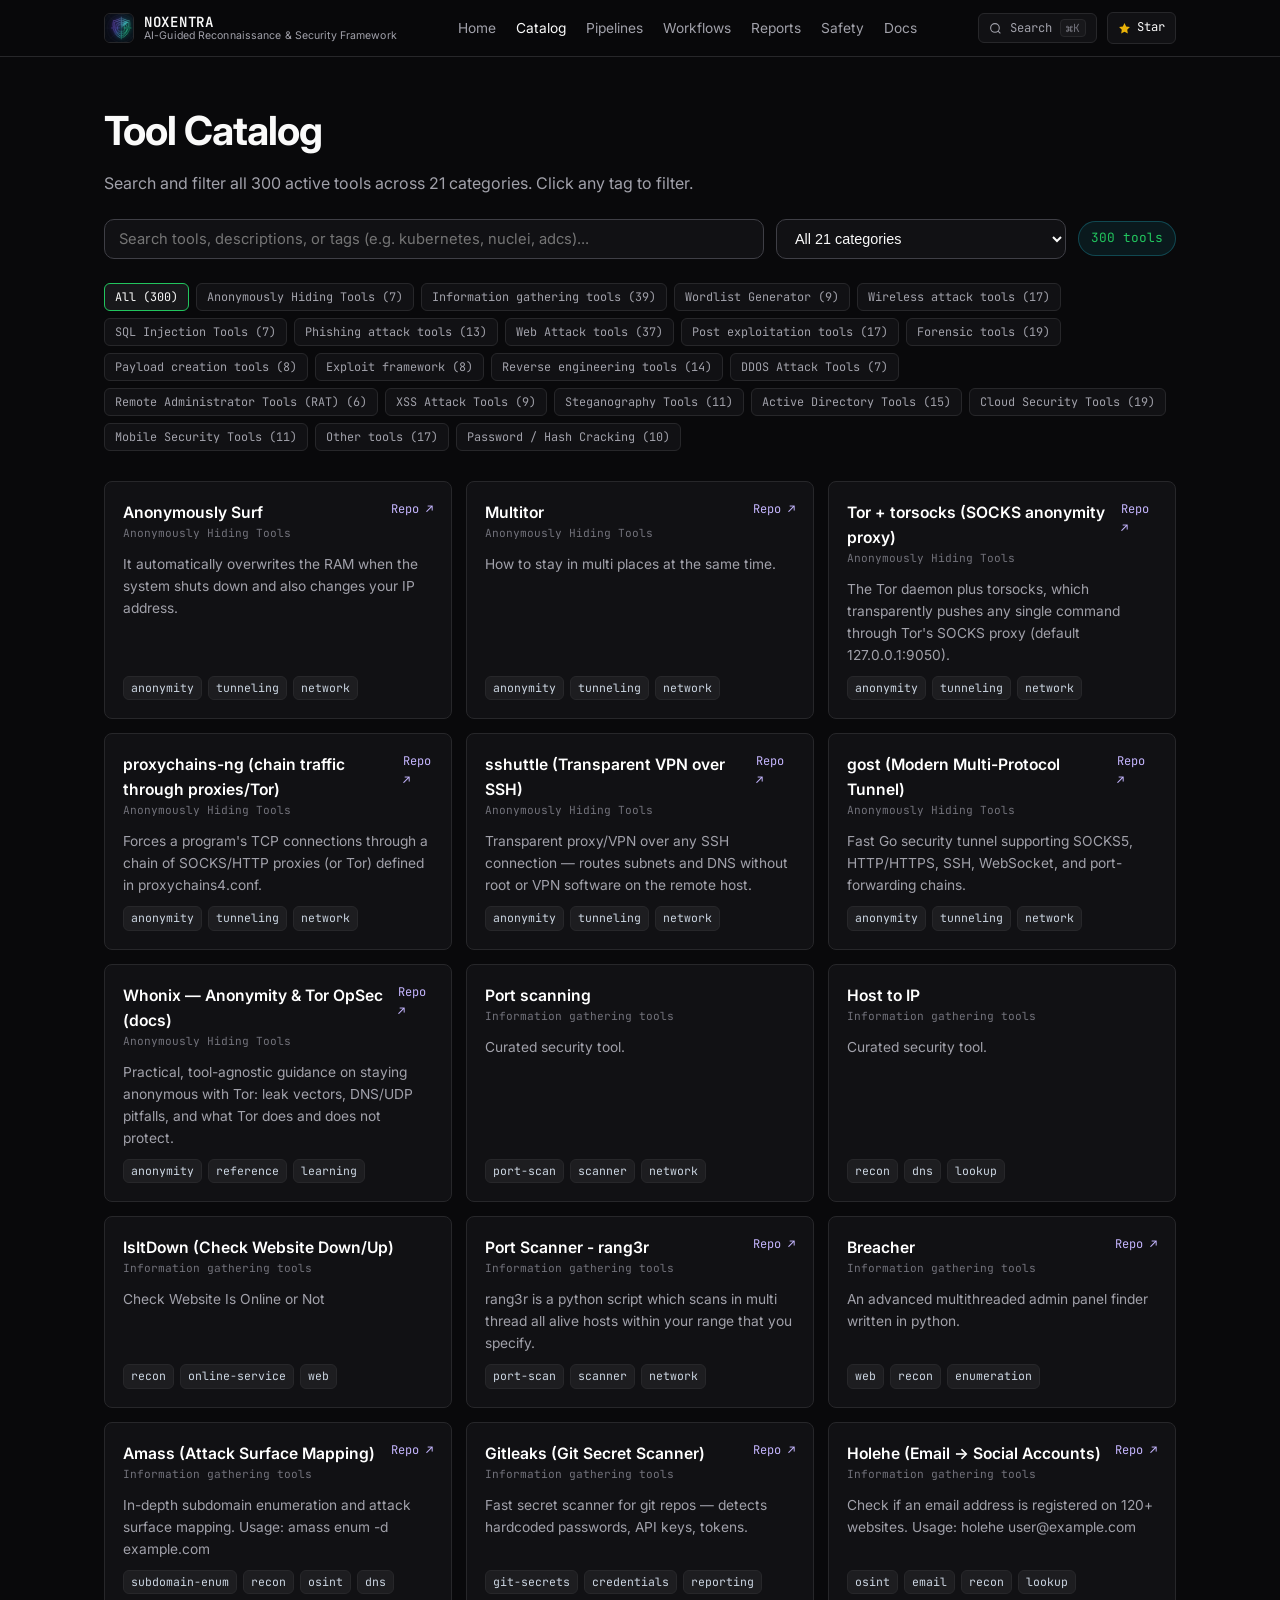
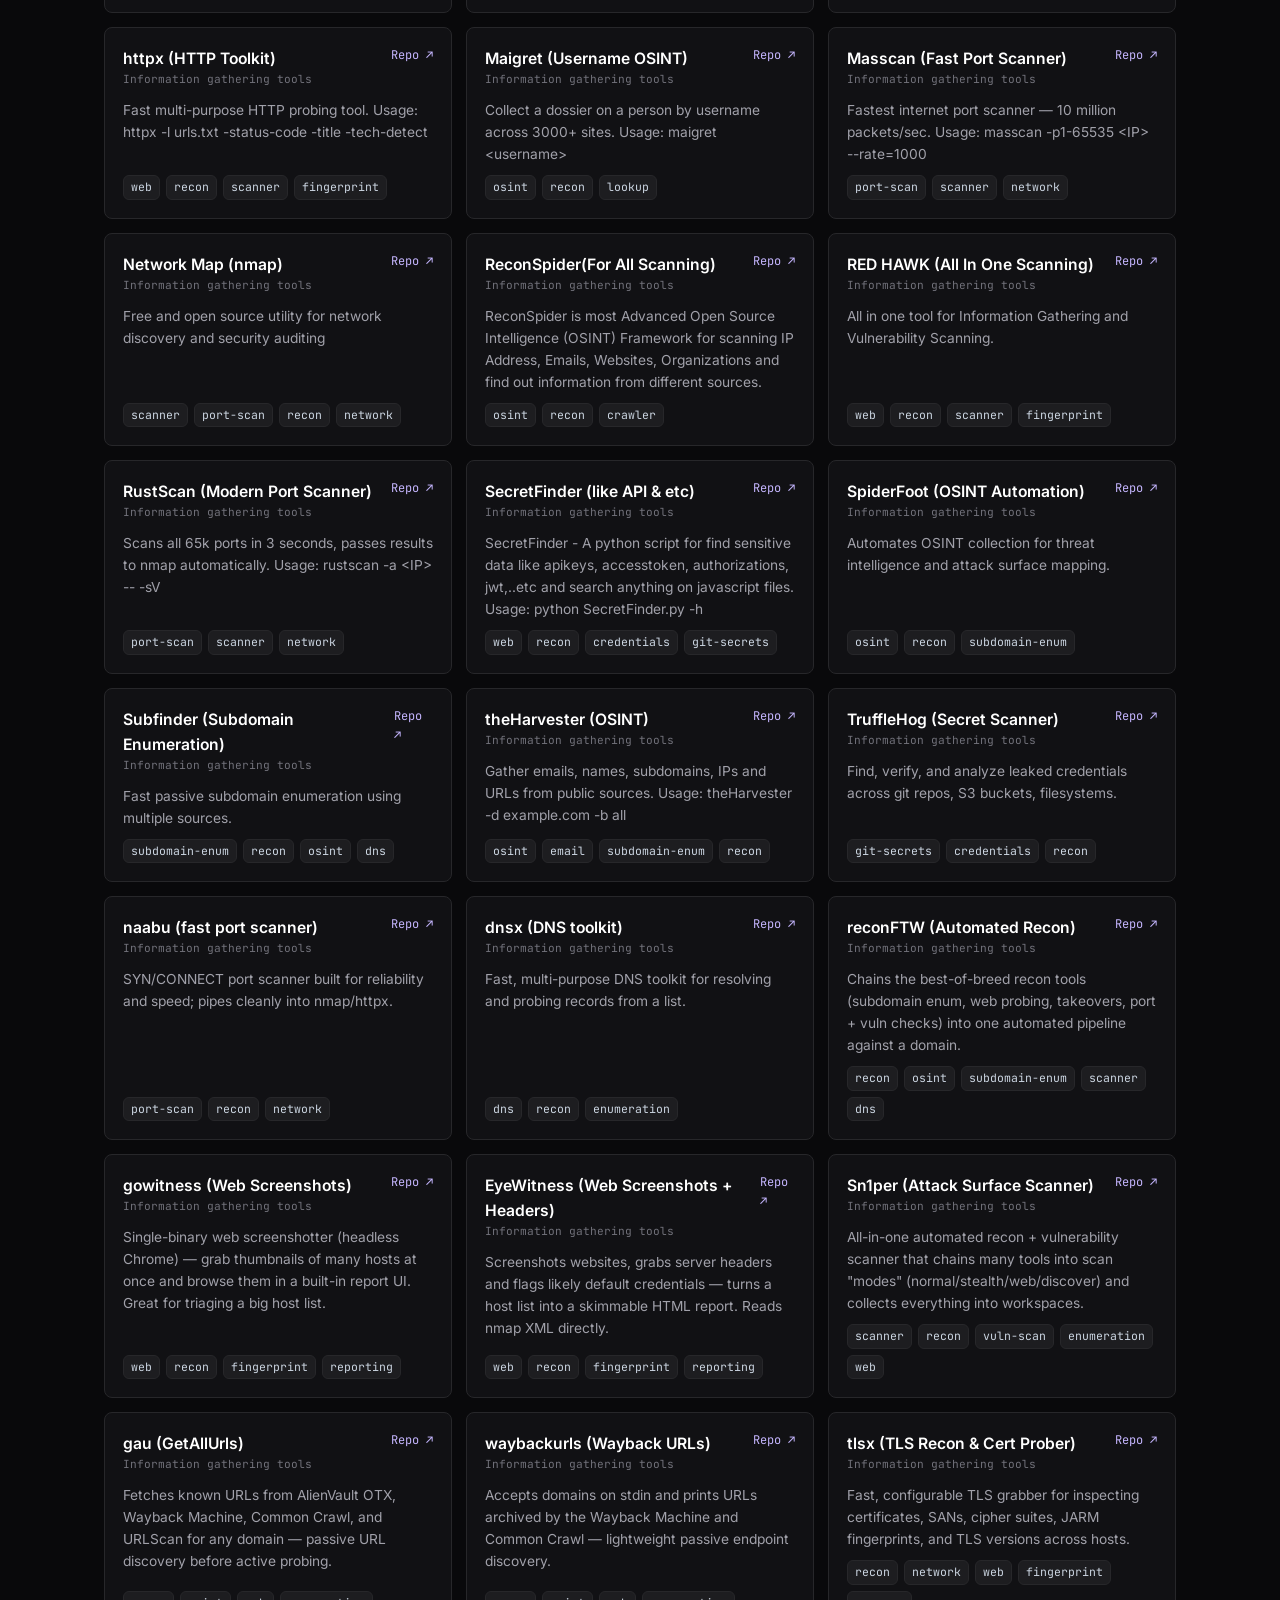
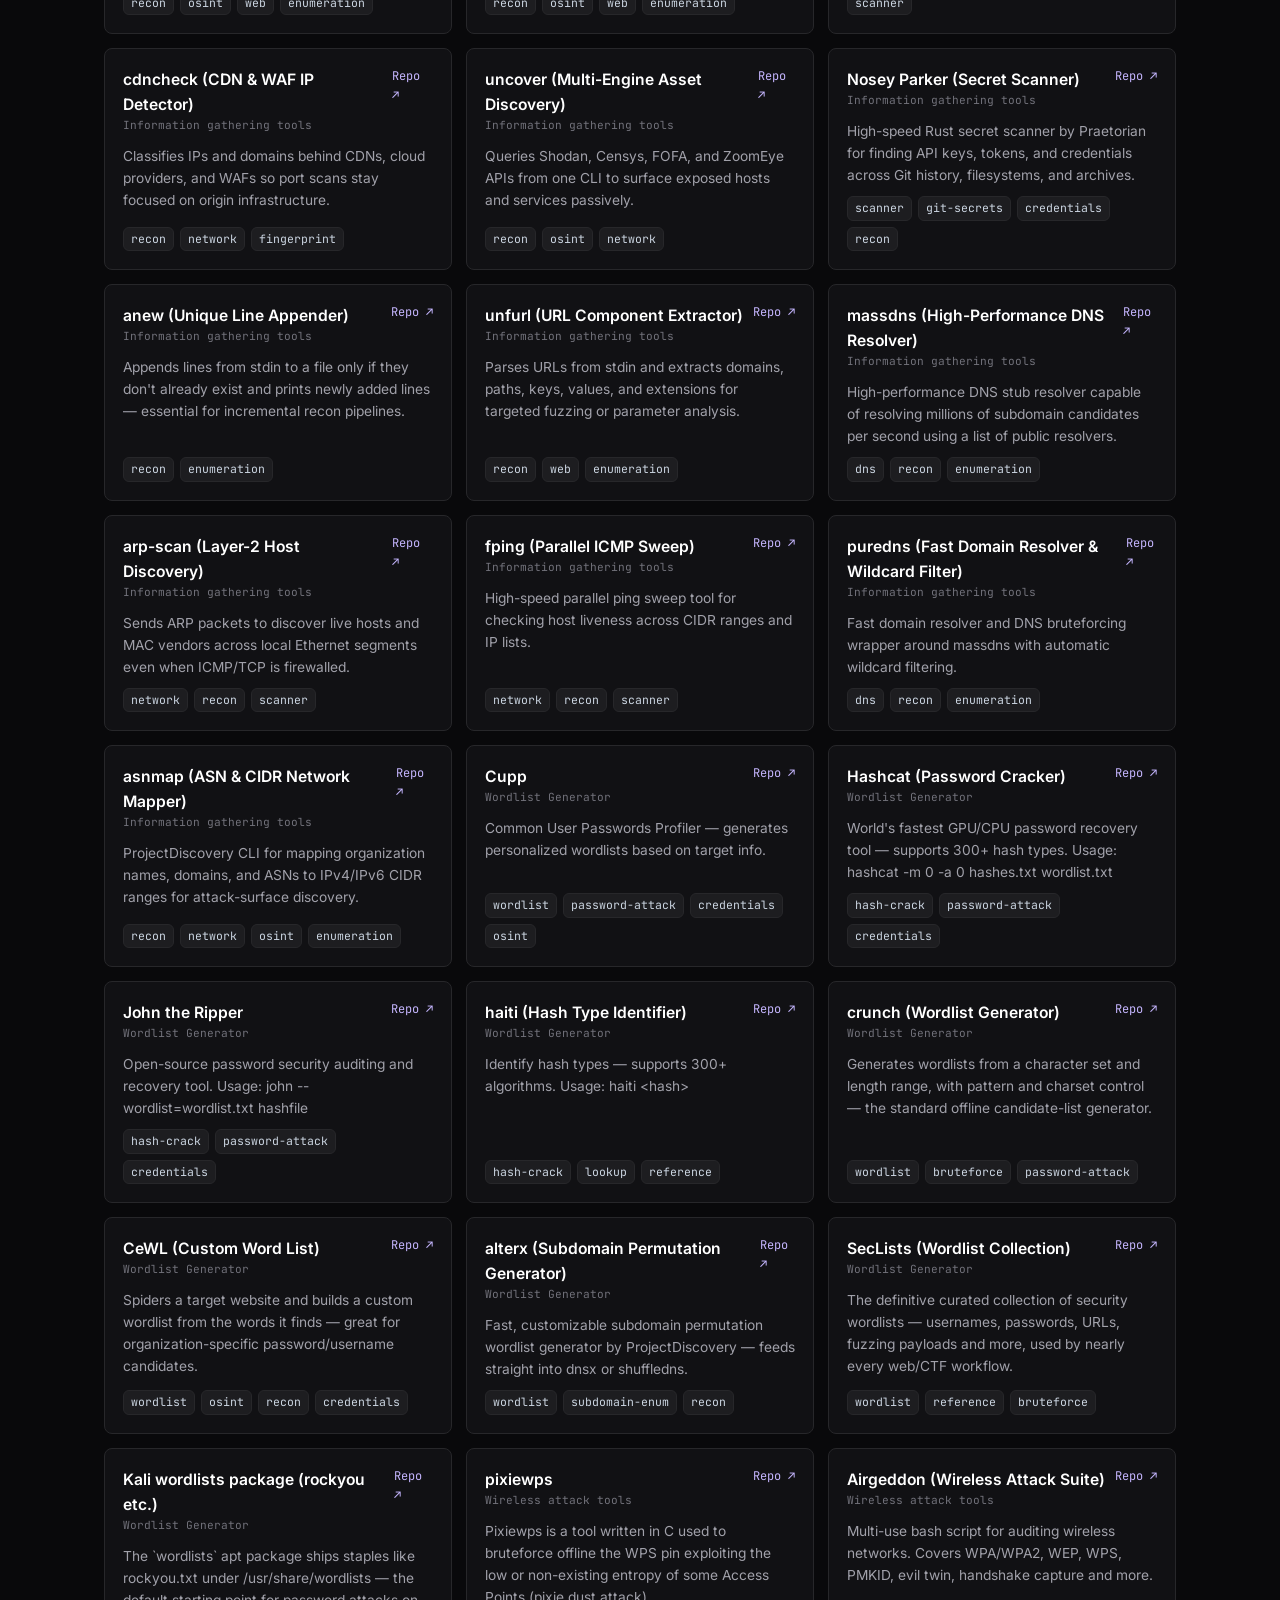
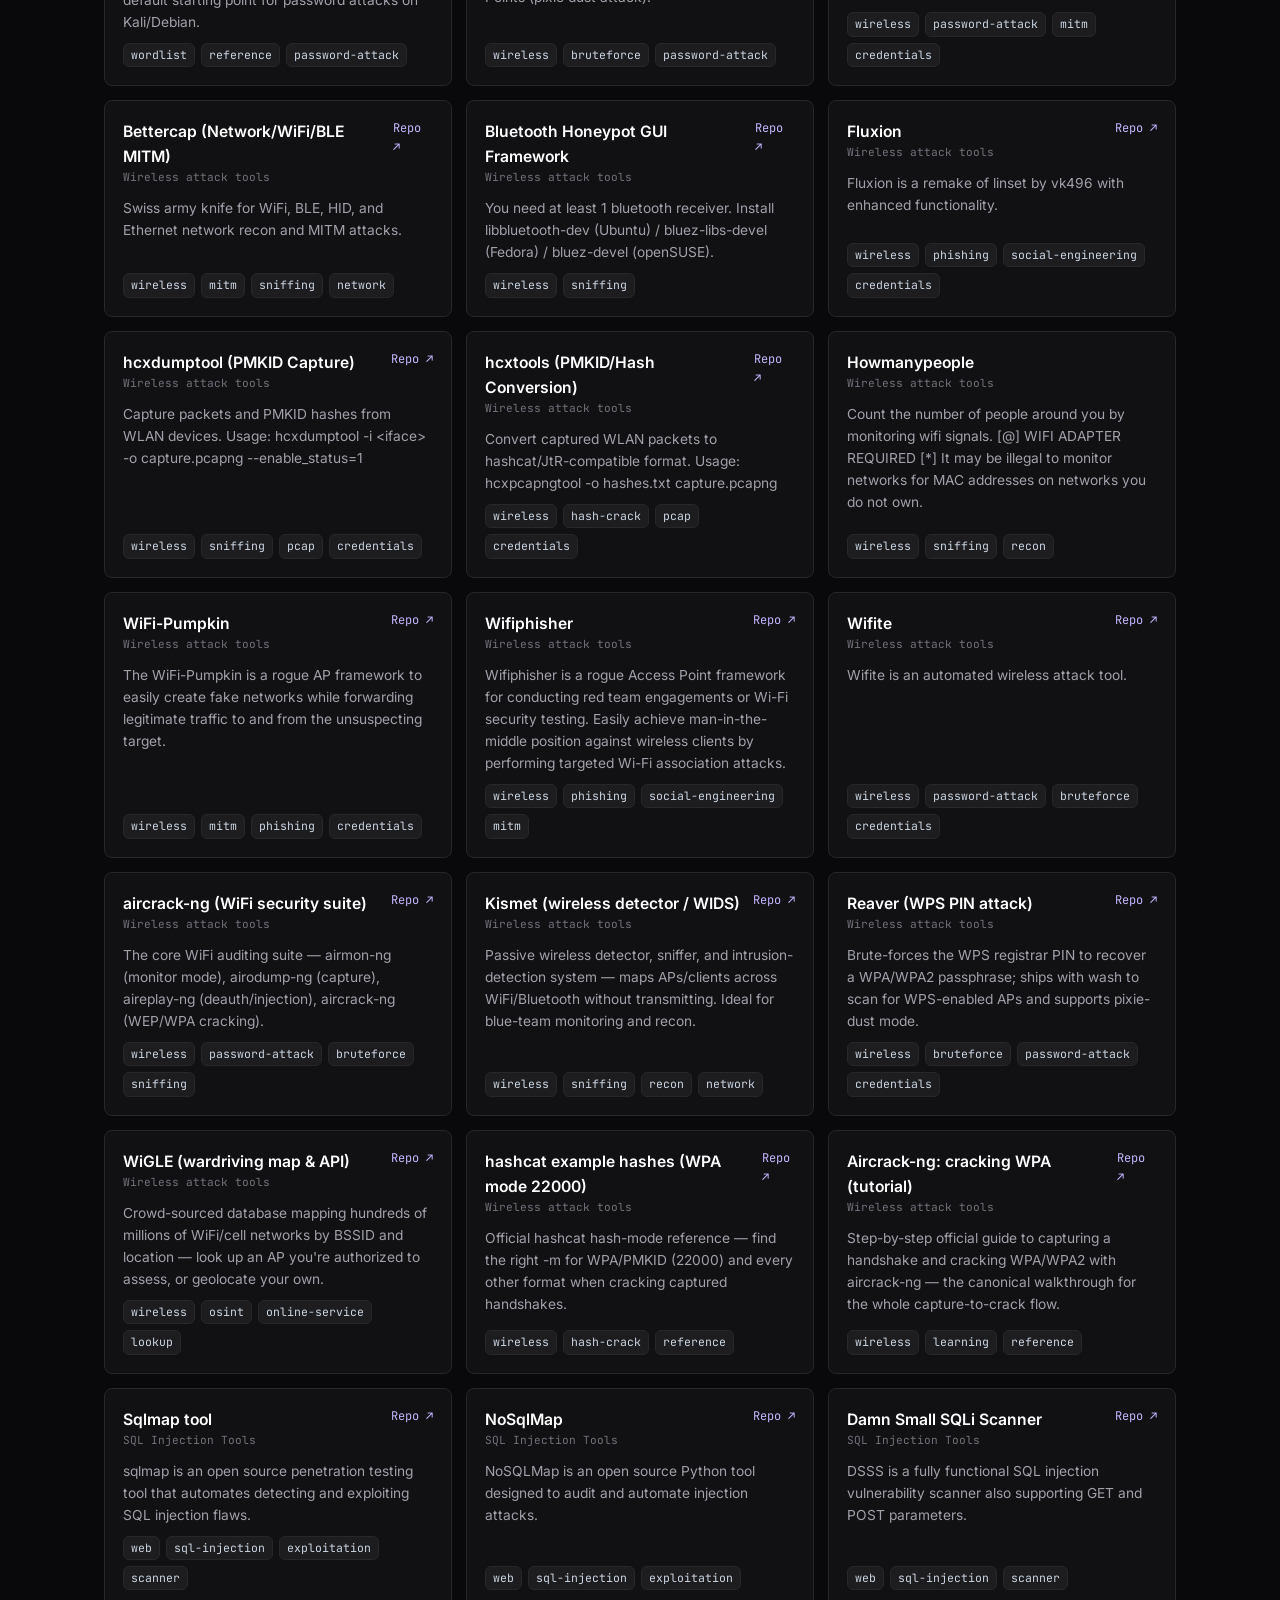
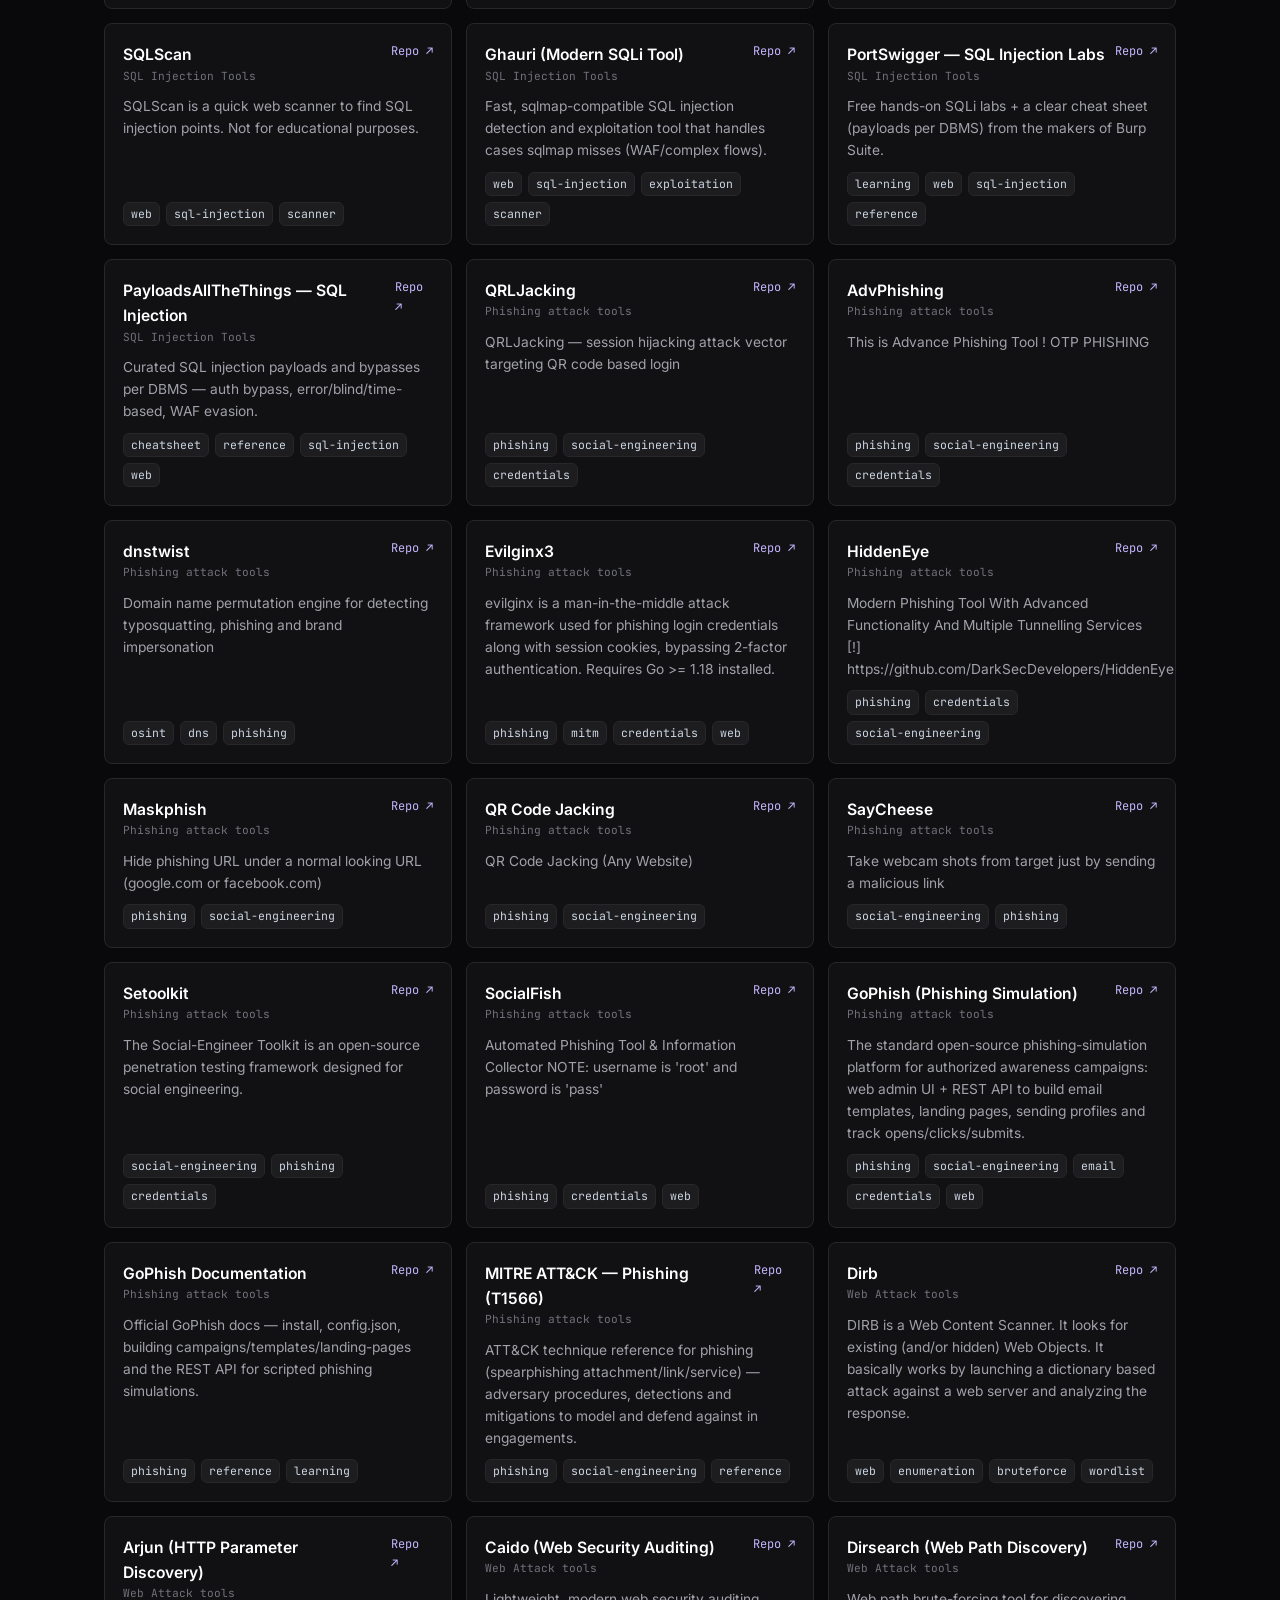
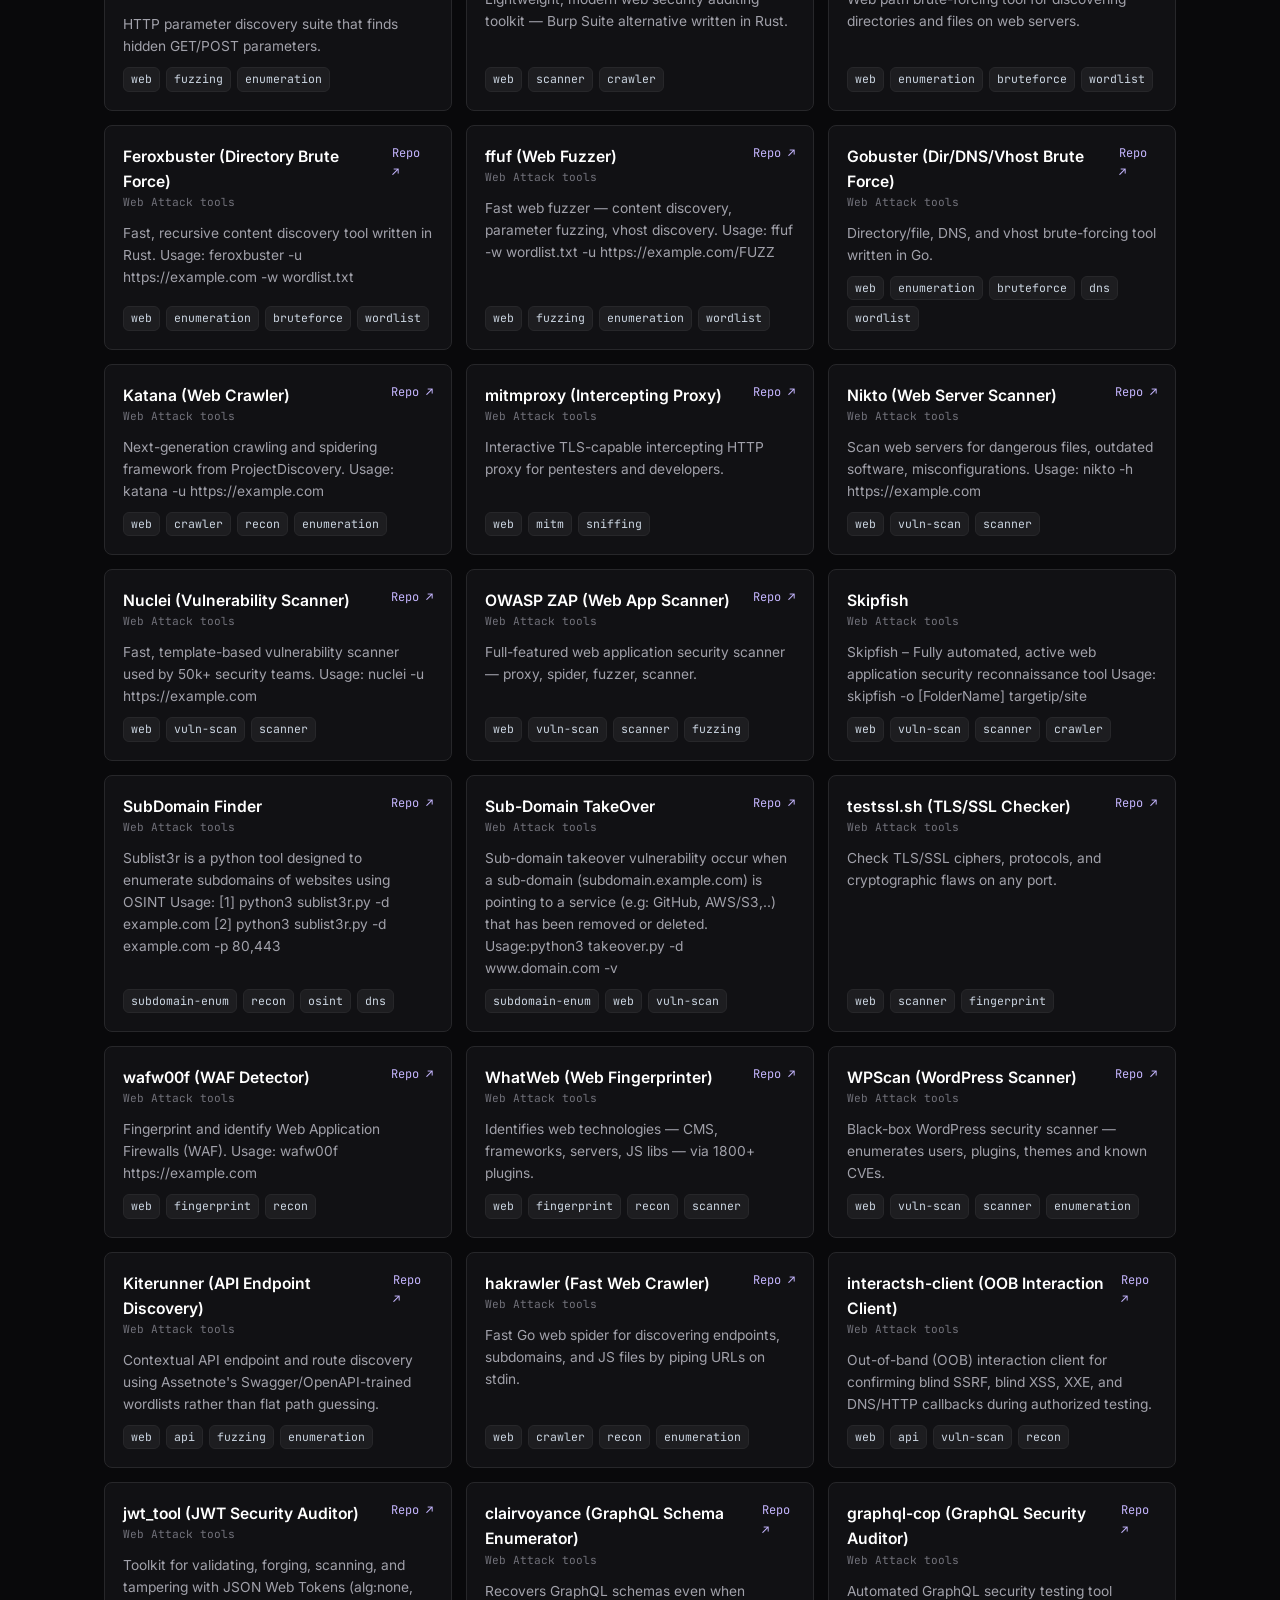
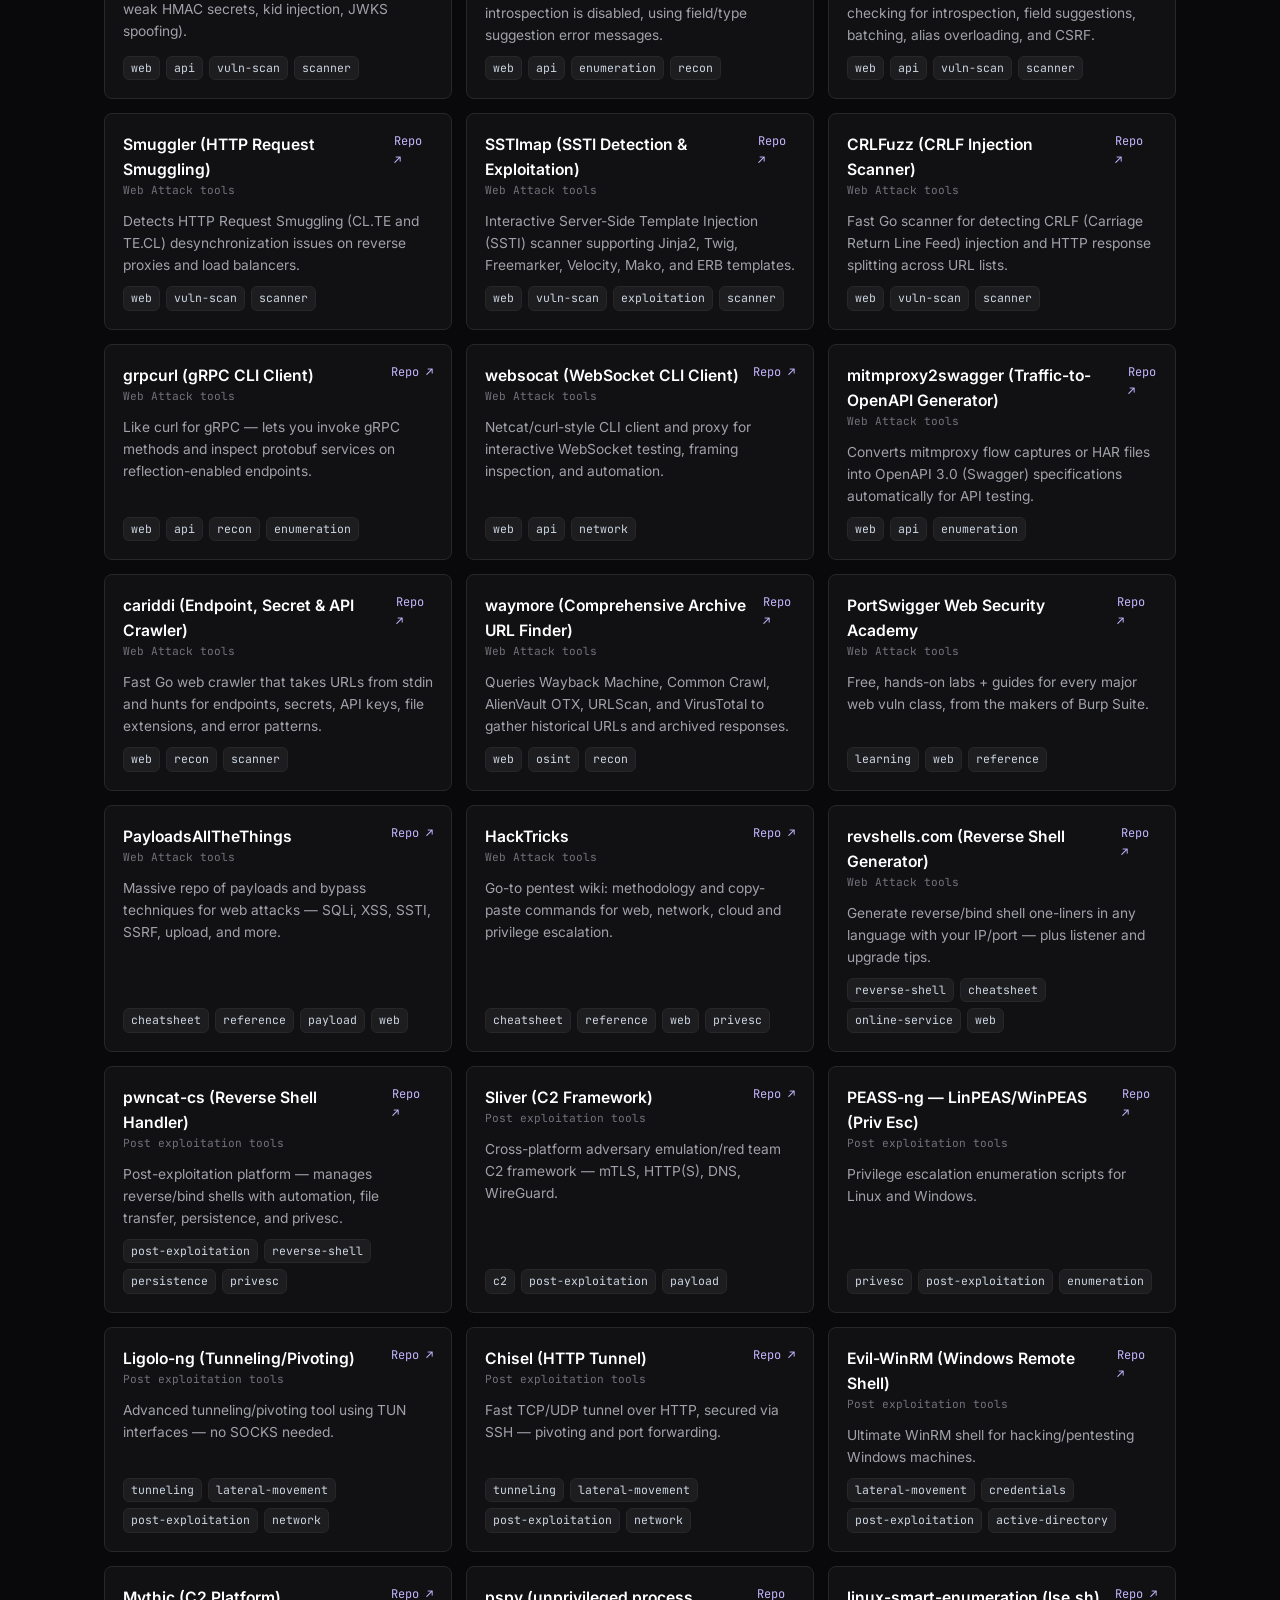
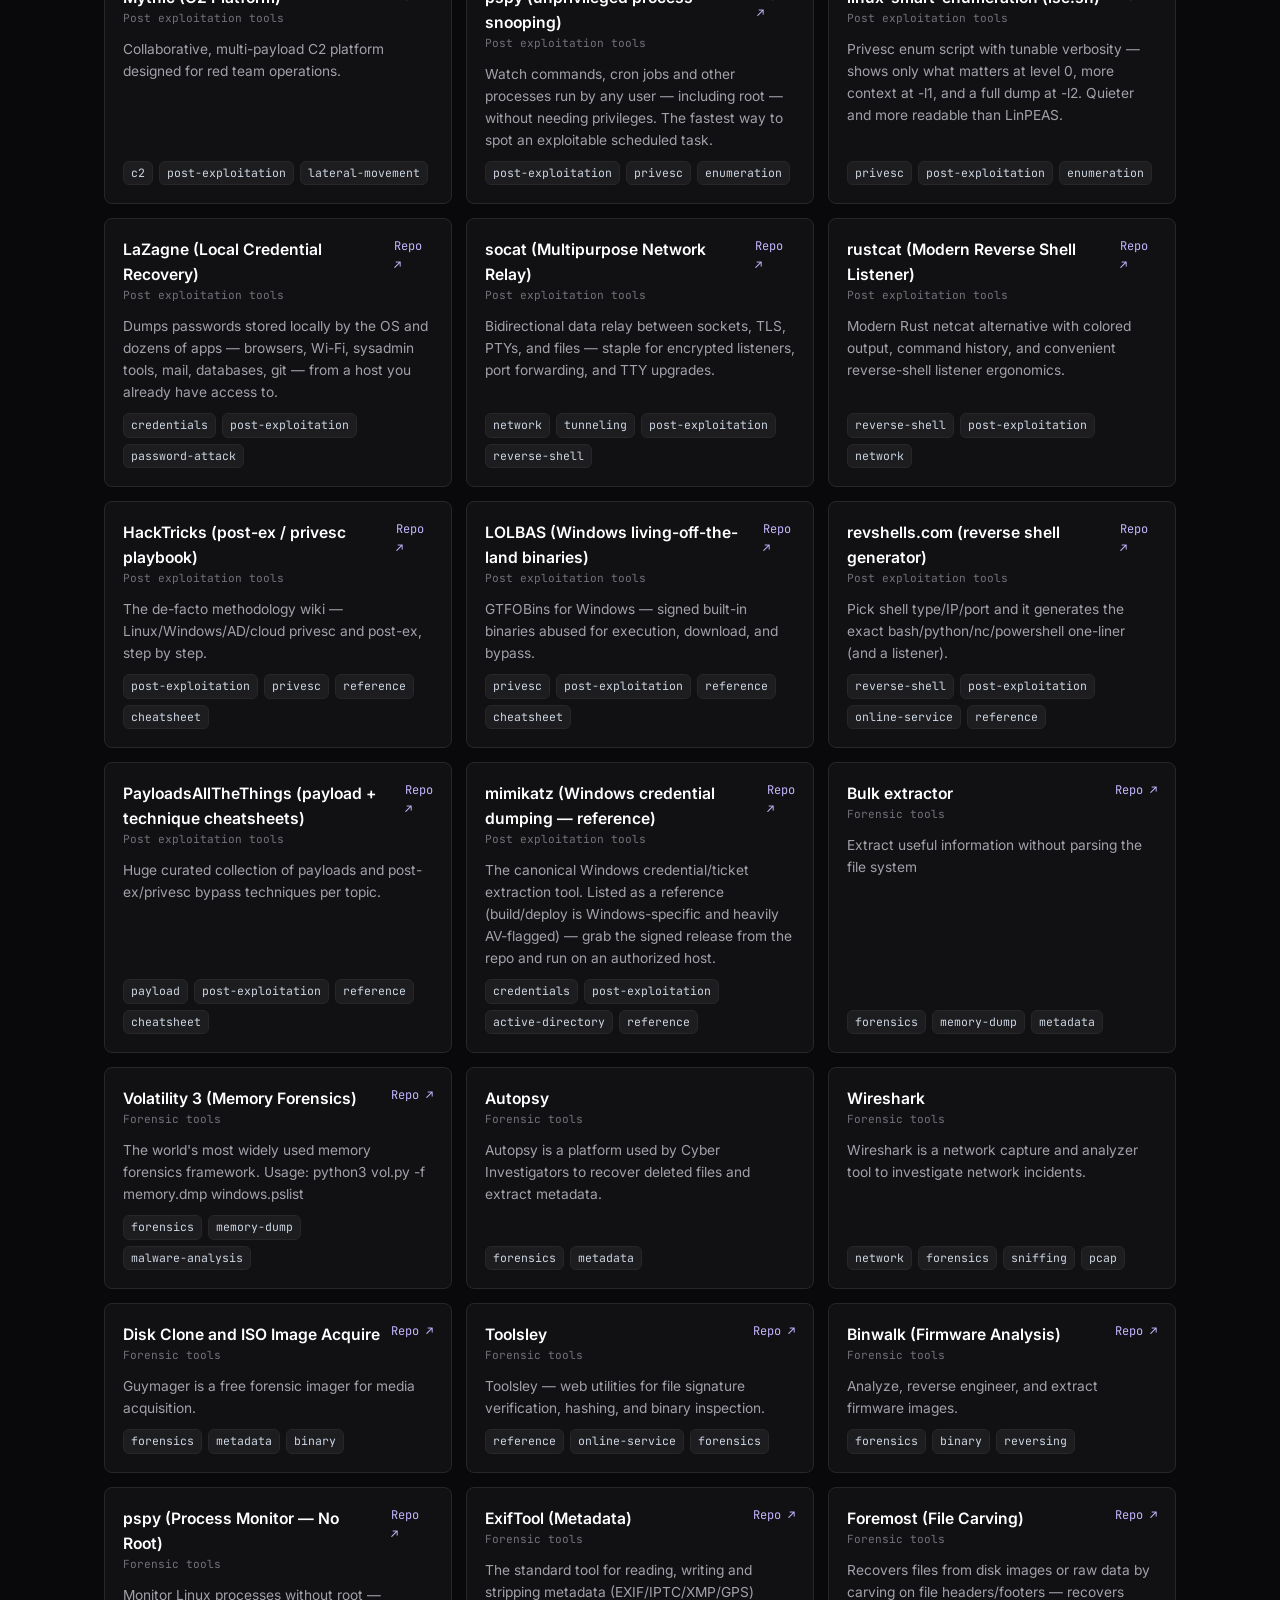
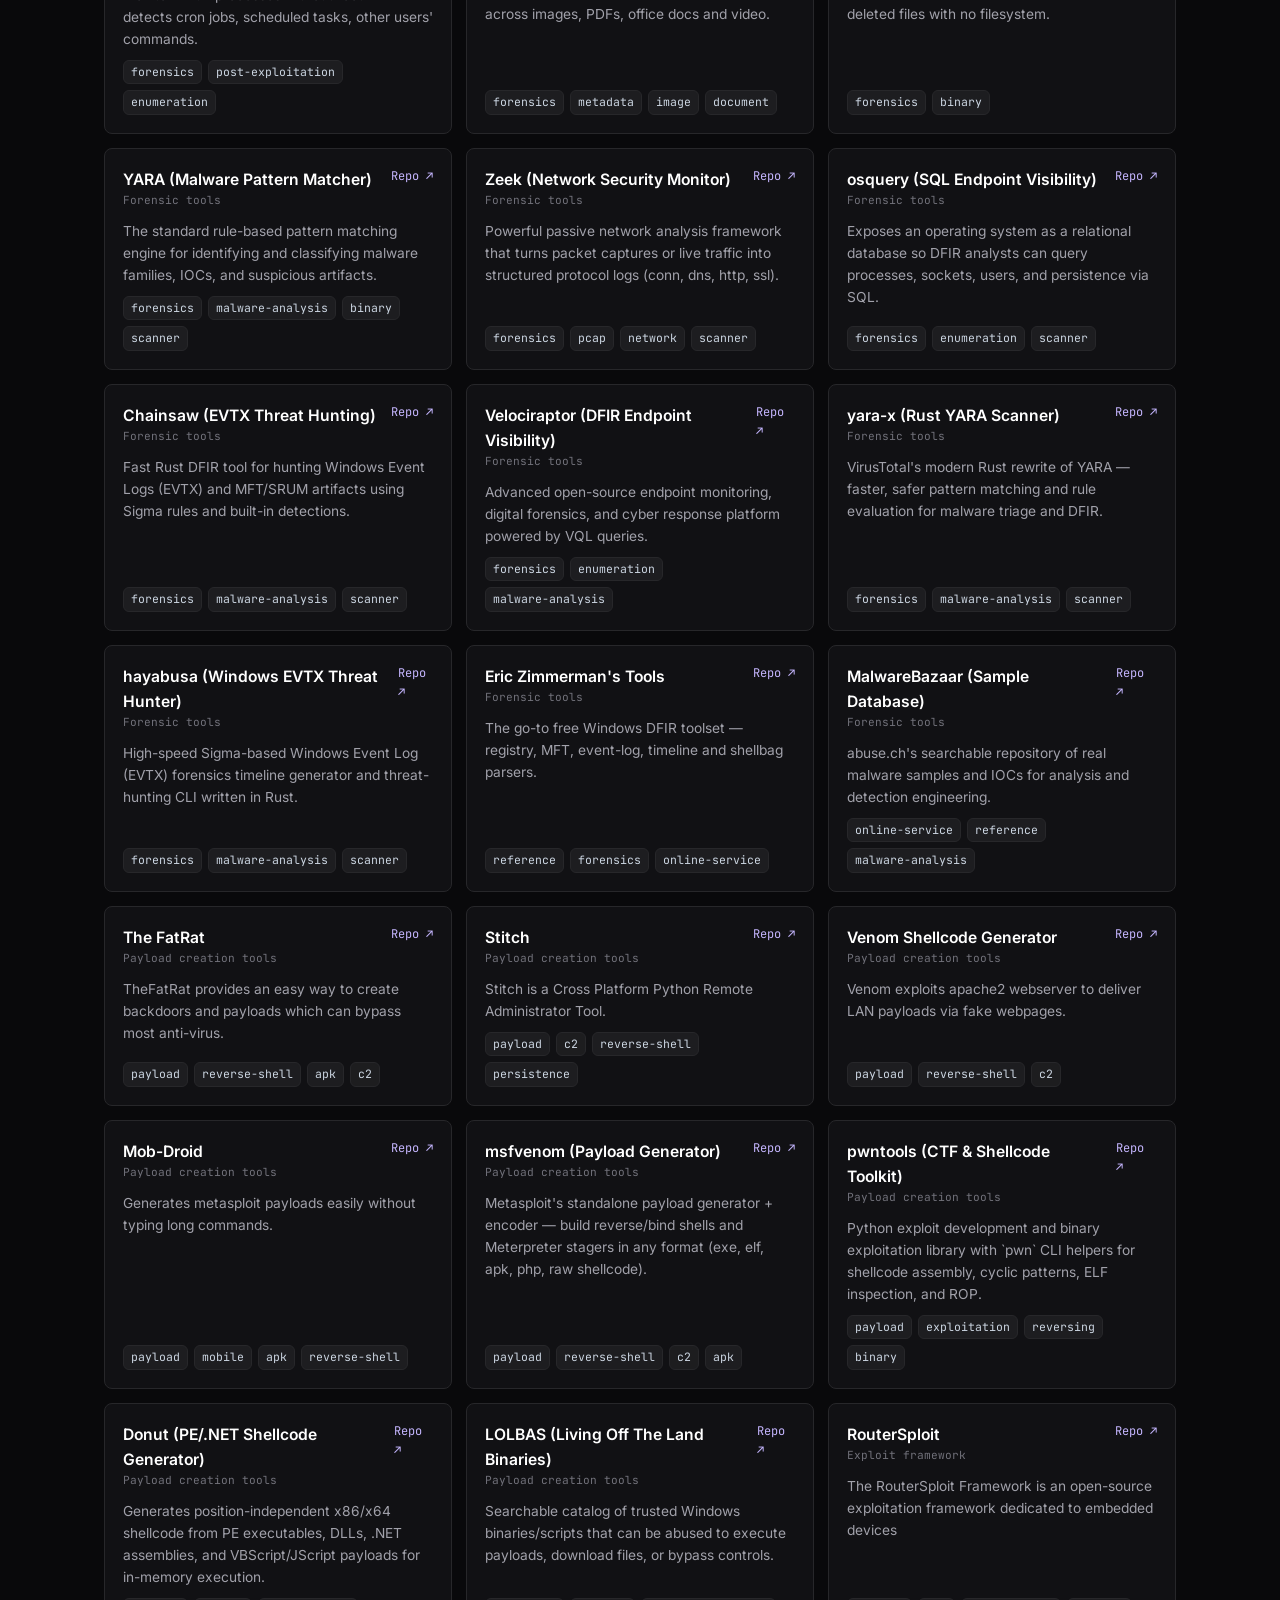
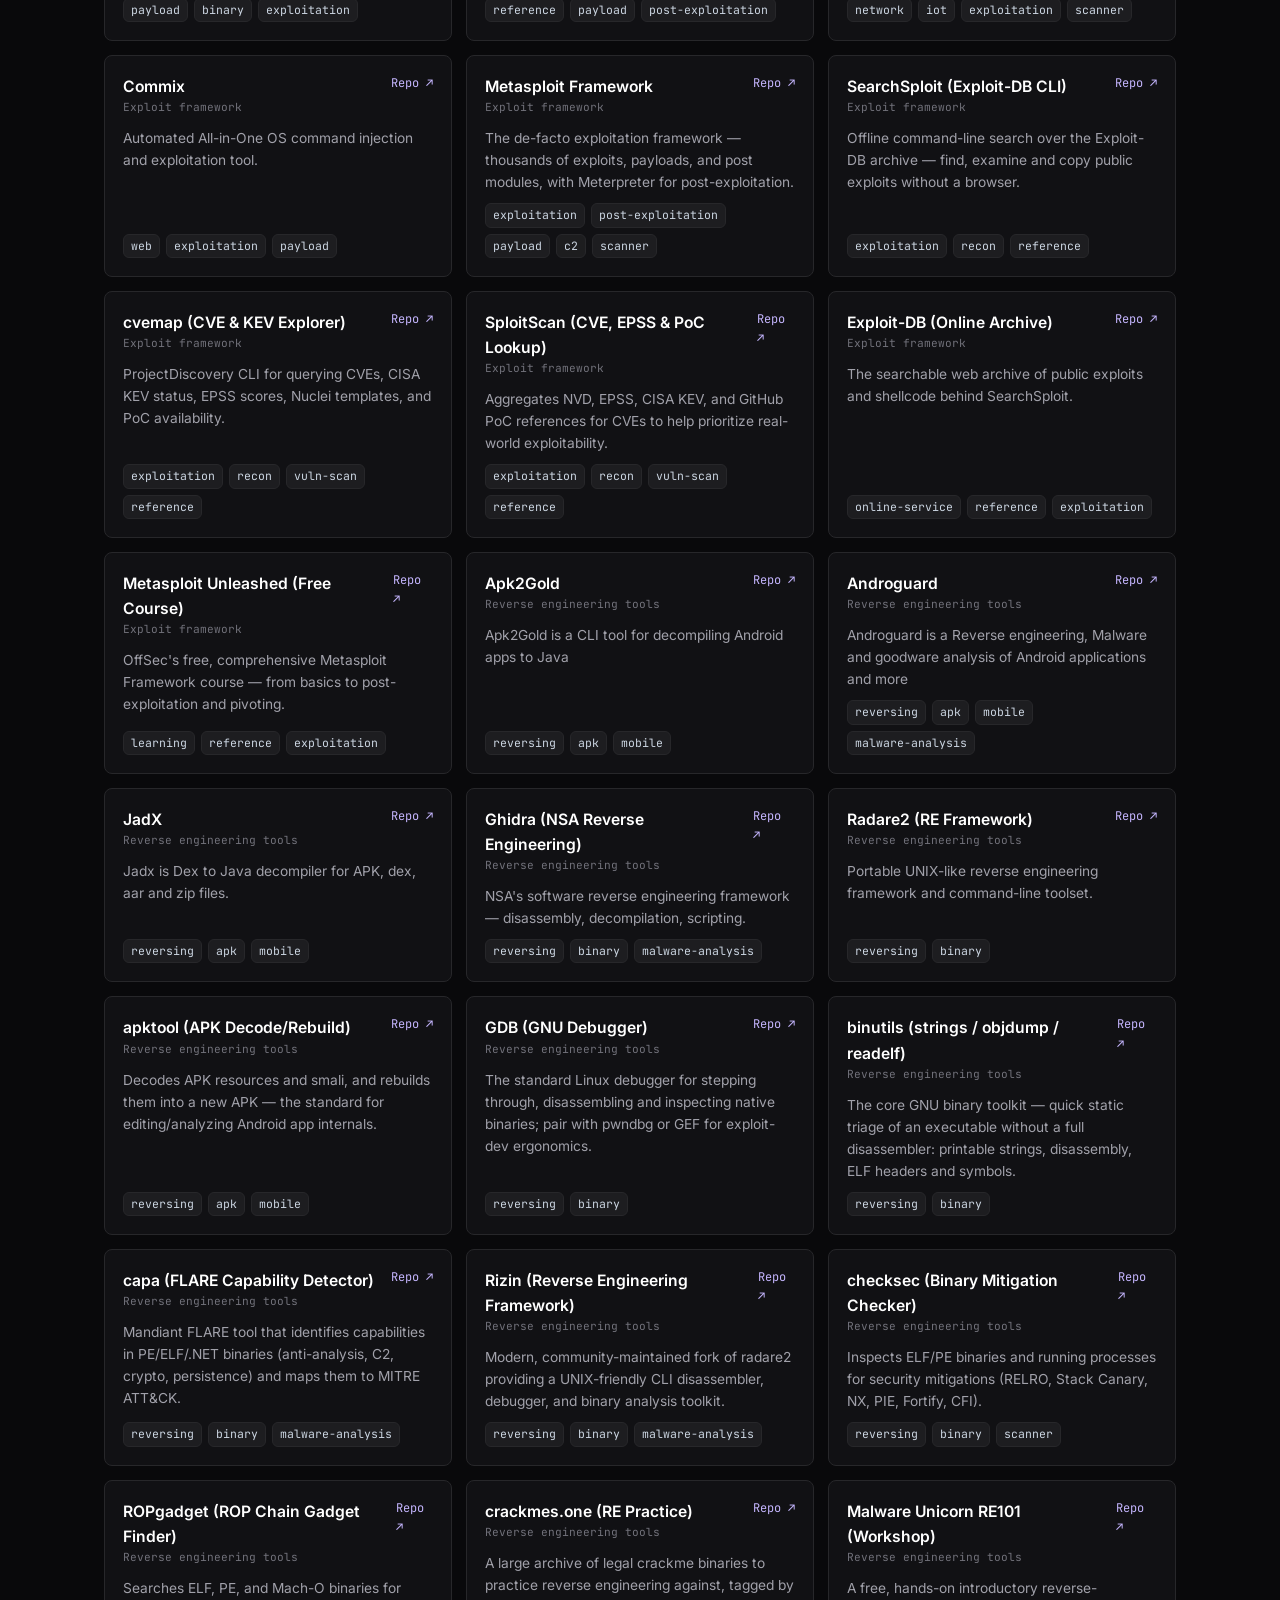
==== commit 5e433fb3: "feat(catalog,website): expand to 300 tools, add kube-linter parser, sync docs & site" ====
--- a/website/catalog.html
+++ b/website/catalog.html
@@ -5,7 +5,7 @@
   <meta name="viewport" content="width=device-width, initial-scale=1.0" />
   <title>Tool Catalog — Noxentra</title>
   <link rel="icon" type="image/png" href="assets/logo.png" />
-  <meta name="description" content="Search and filter all 294 curated security and reconnaissance tools across 21 categories in Noxentra." />
+  <meta name="description" content="Search and filter all 300 curated security and reconnaissance tools across 21 categories in Noxentra." />
   <link rel="preconnect" href="https://fonts.googleapis.com" />
   <link rel="preconnect" href="https://fonts.gstatic.com" crossorigin />
   <link href="https://fonts.googleapis.com/css2?family=Inter:wght@400;500;600;700&family=JetBrains+Mono:wght@400;500;600&display=swap" rel="stylesheet" />
@@ -18,13 +18,13 @@
   <main class="container">
     <div class="hero-compact">
       <h1>Tool Catalog</h1>
-      <p class="sub">Search and filter all 294 active tools across 21 categories. Click any tag to filter.</p>
+      <p class="sub">Search and filter all 300 active tools across 21 categories. Click any tag to filter.</p>
       <div class="controls">
         <input class="search-input" id="q" type="search" placeholder="Search tools, descriptions, or tags (e.g. kubernetes, nuclei, adcs)..." aria-label="Search tools" />
         <select class="cat-select" id="cat" aria-label="Filter by category">
           <option value="">All 21 categories</option>
         </select>
-        <span class="count-badge" id="count">294 tools</span>
+        <span class="count-badge" id="count">300 tools</span>
       </div>
       <div class="cat-pills" id="cat-pills" role="group" aria-label="Filter by category"></div>
     </div>
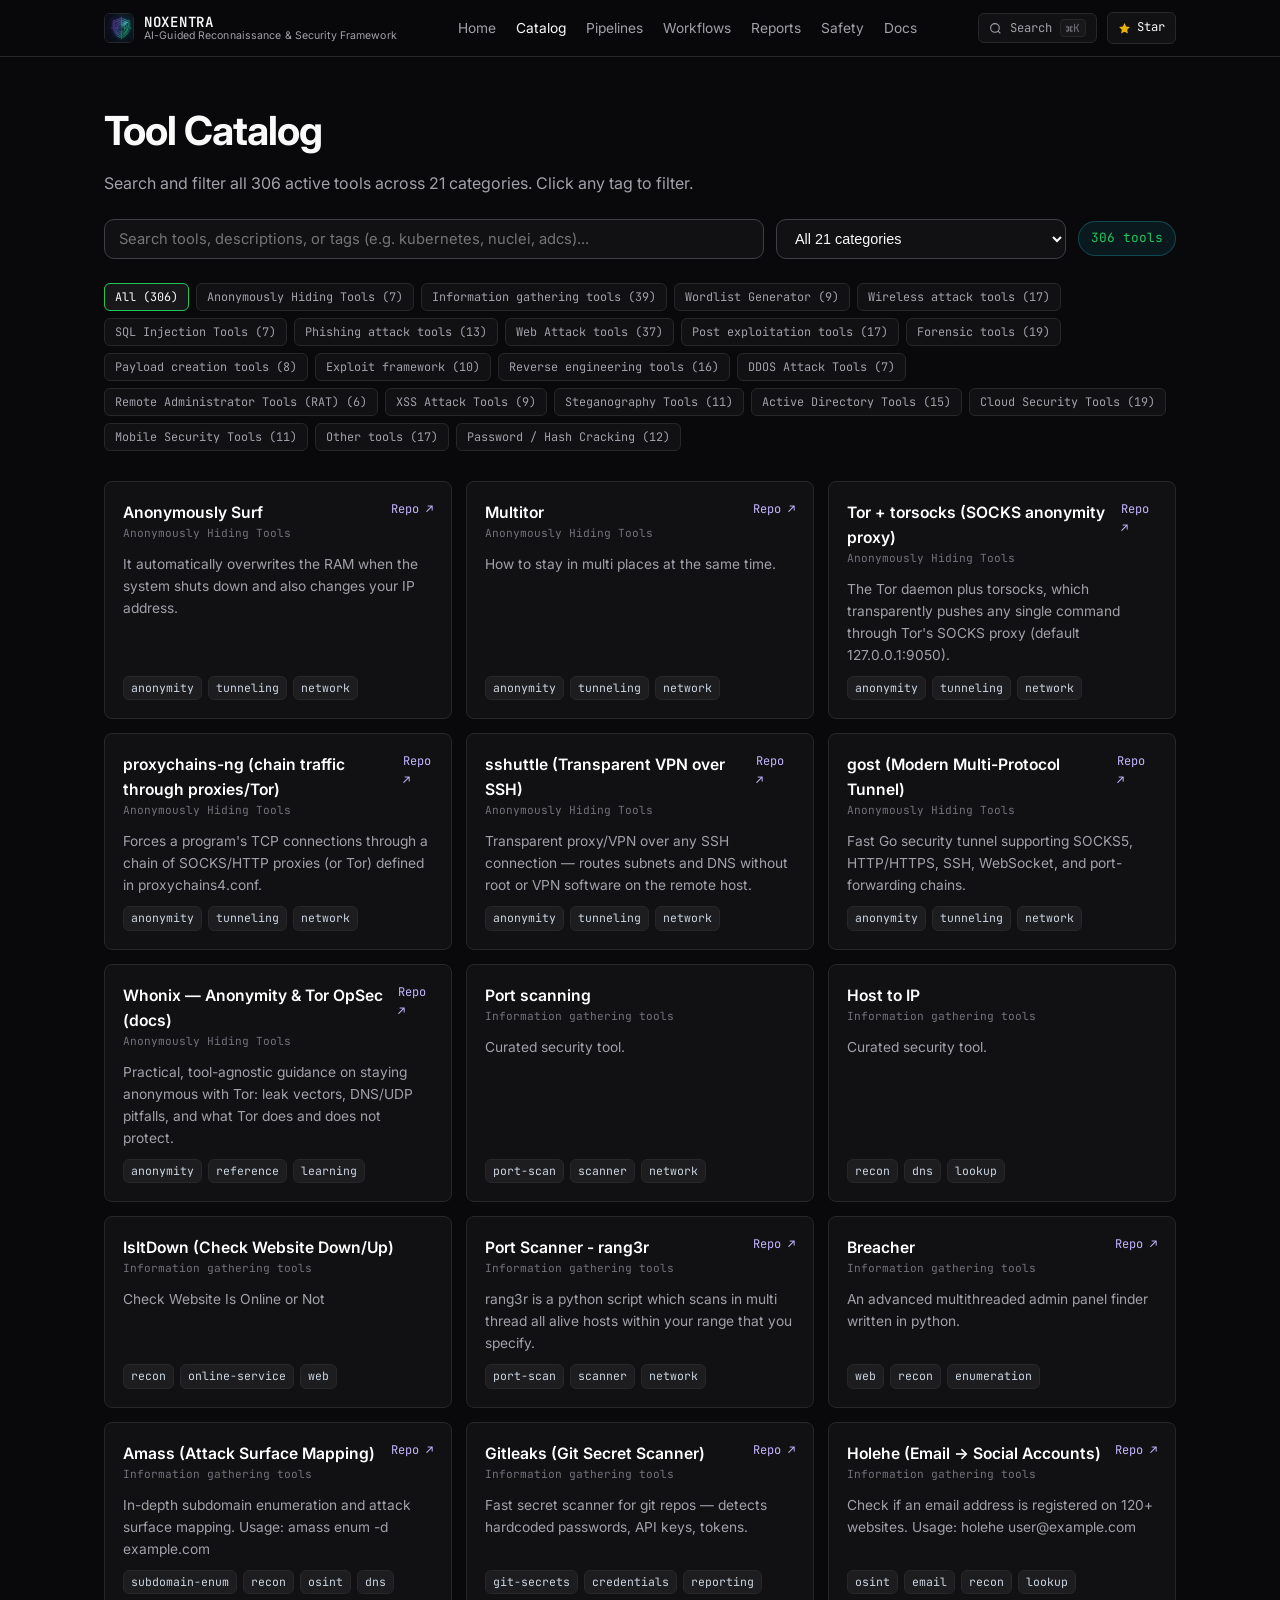
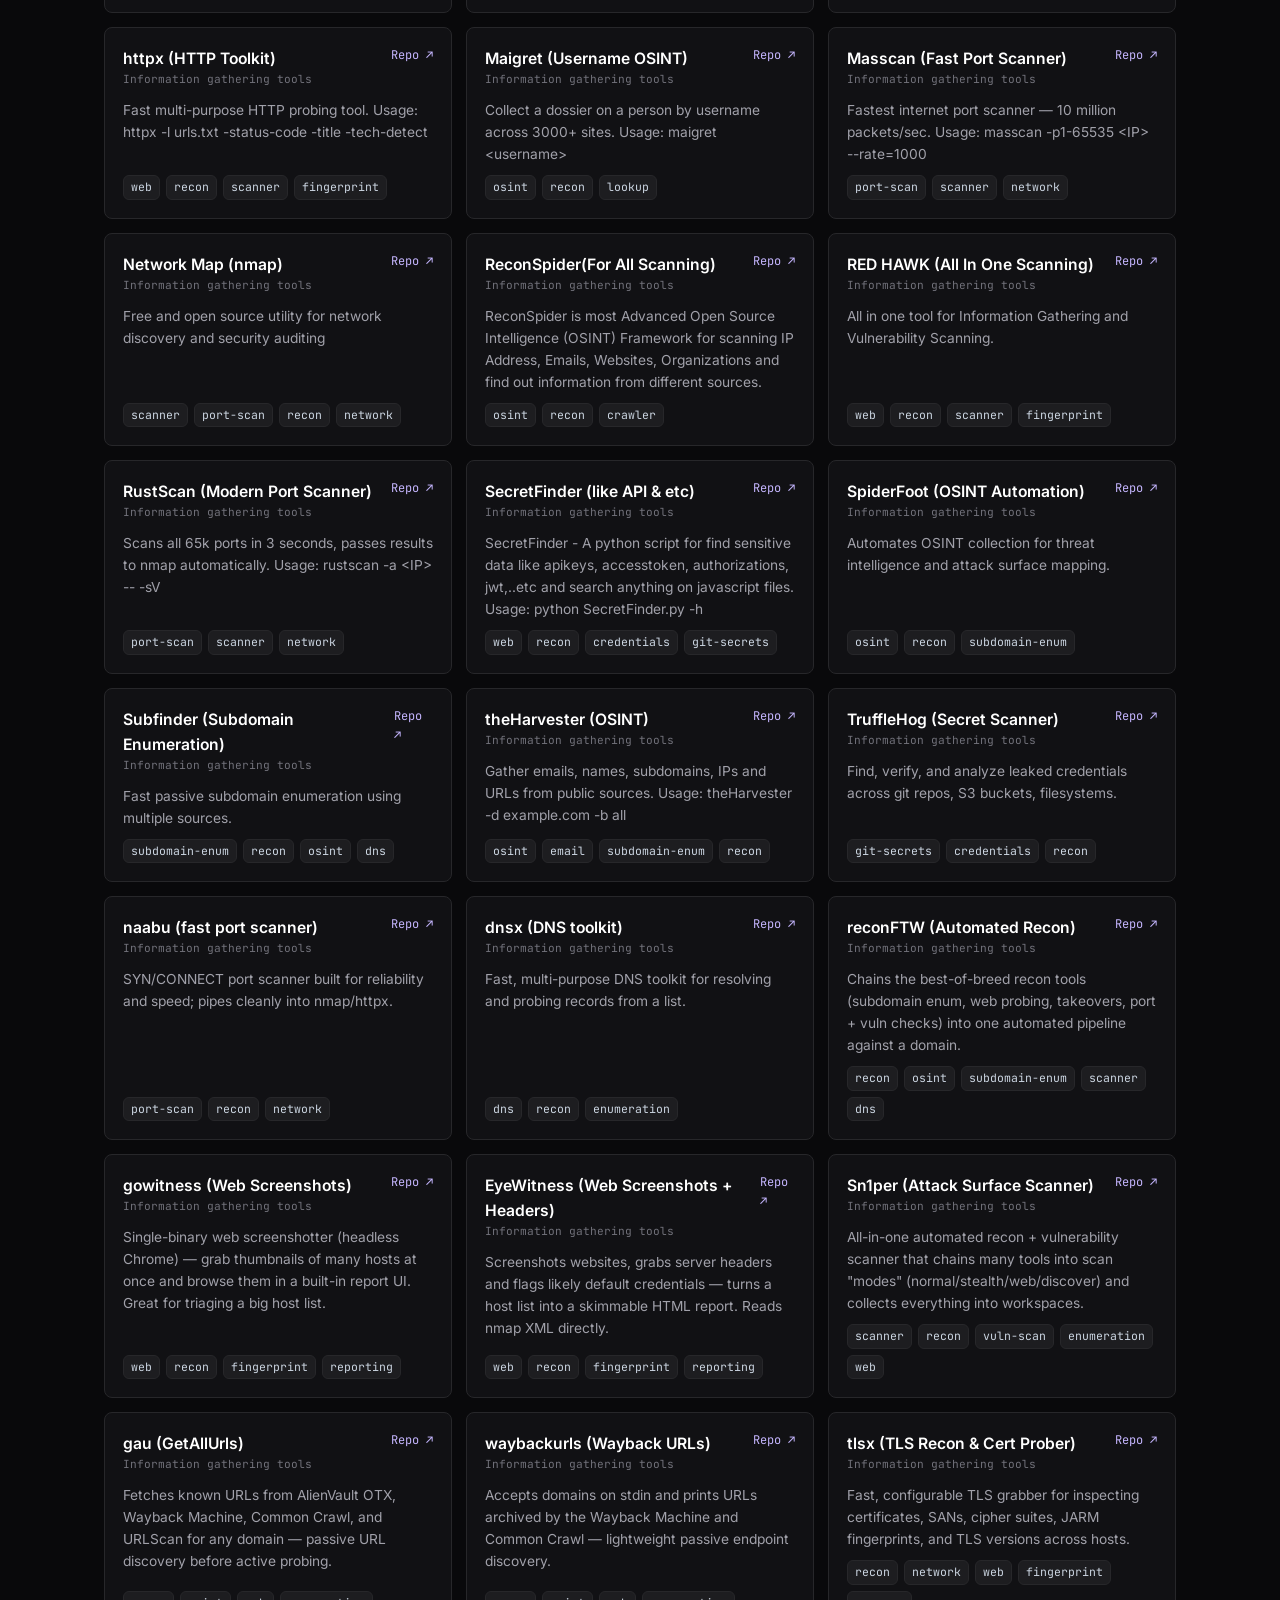
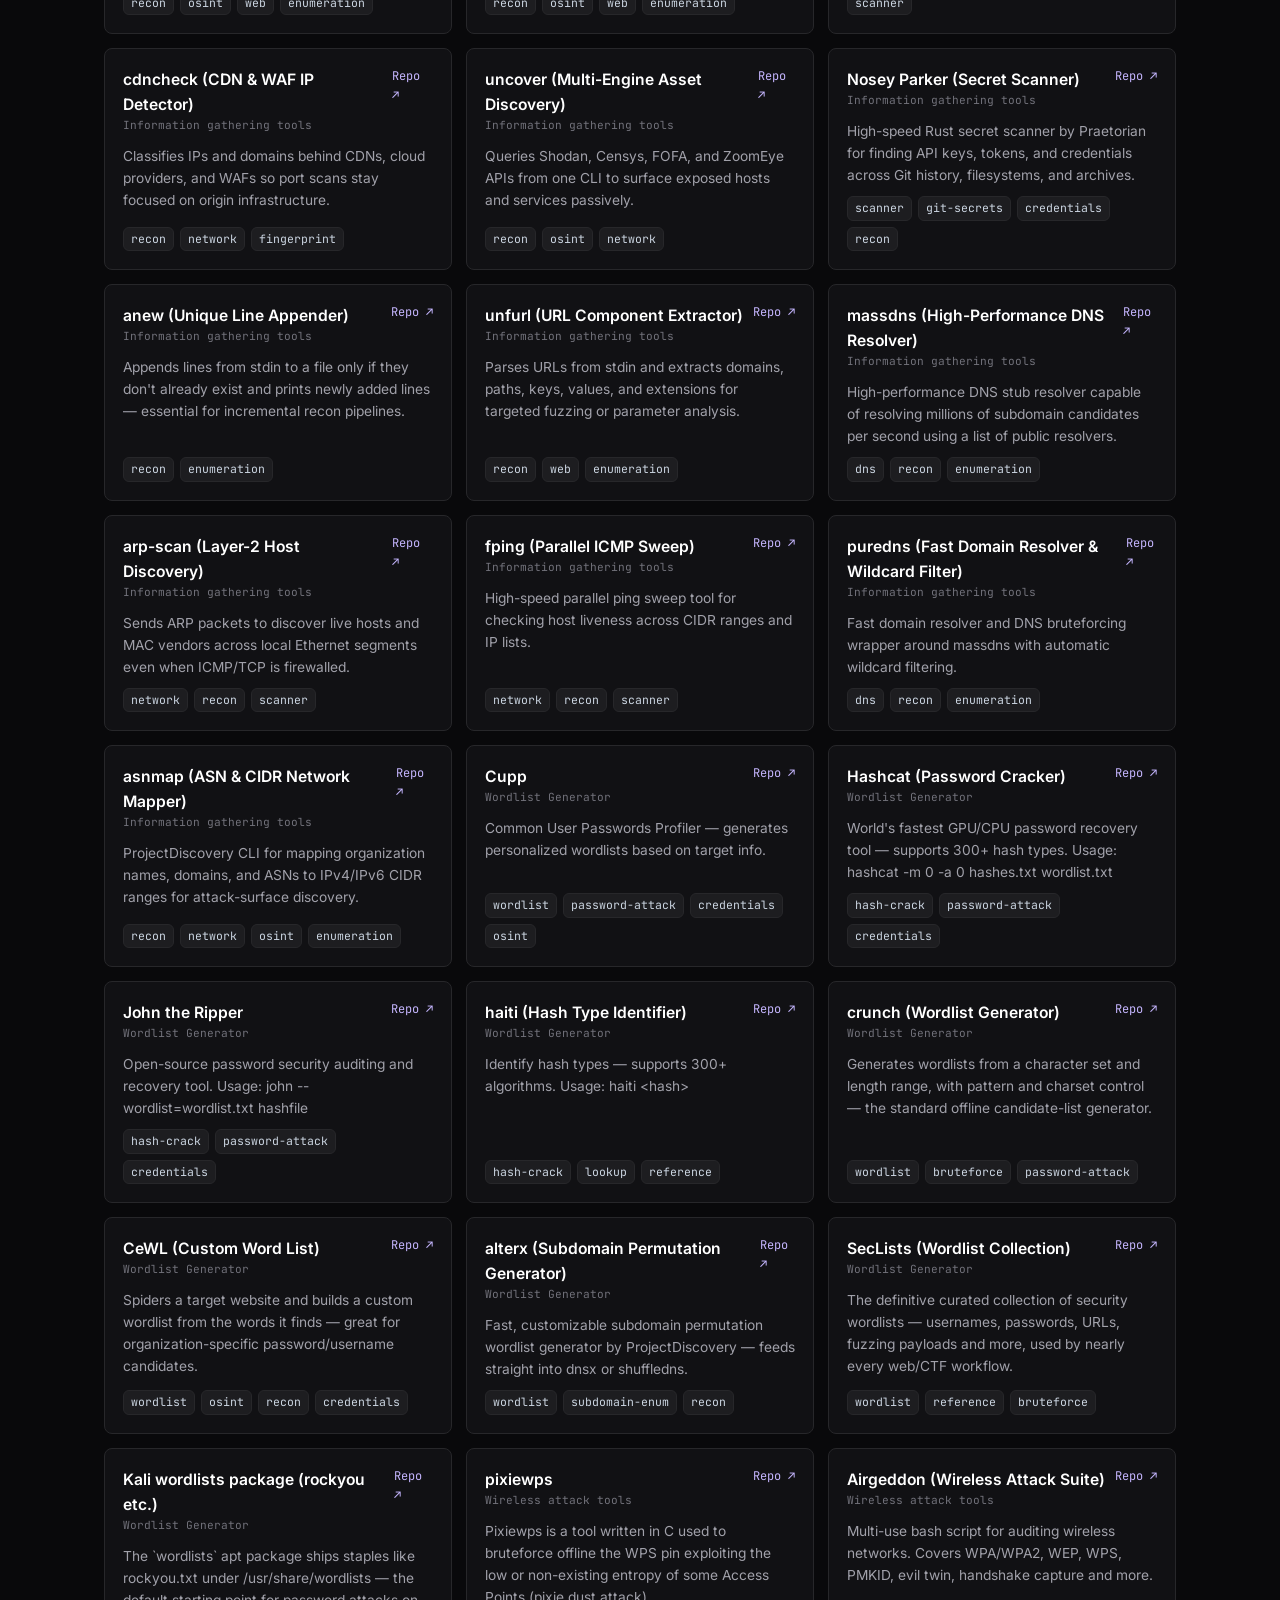
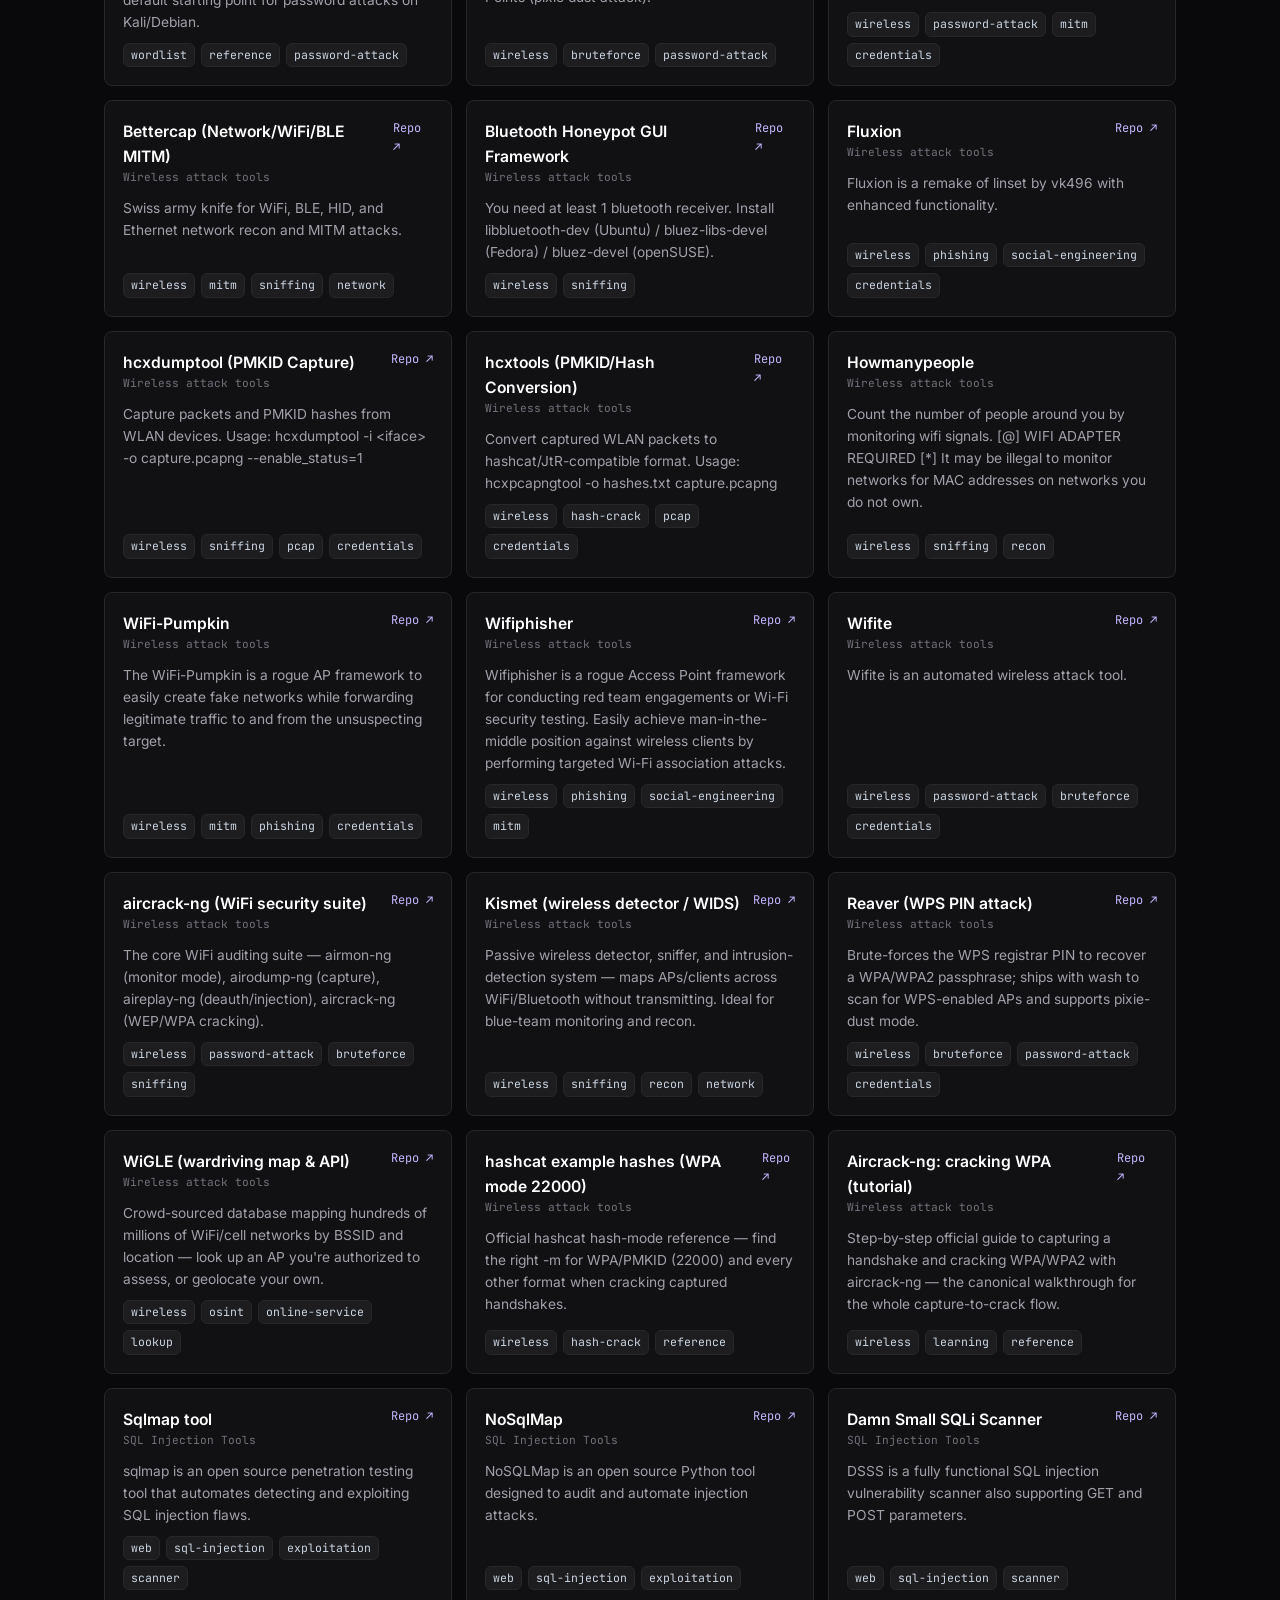
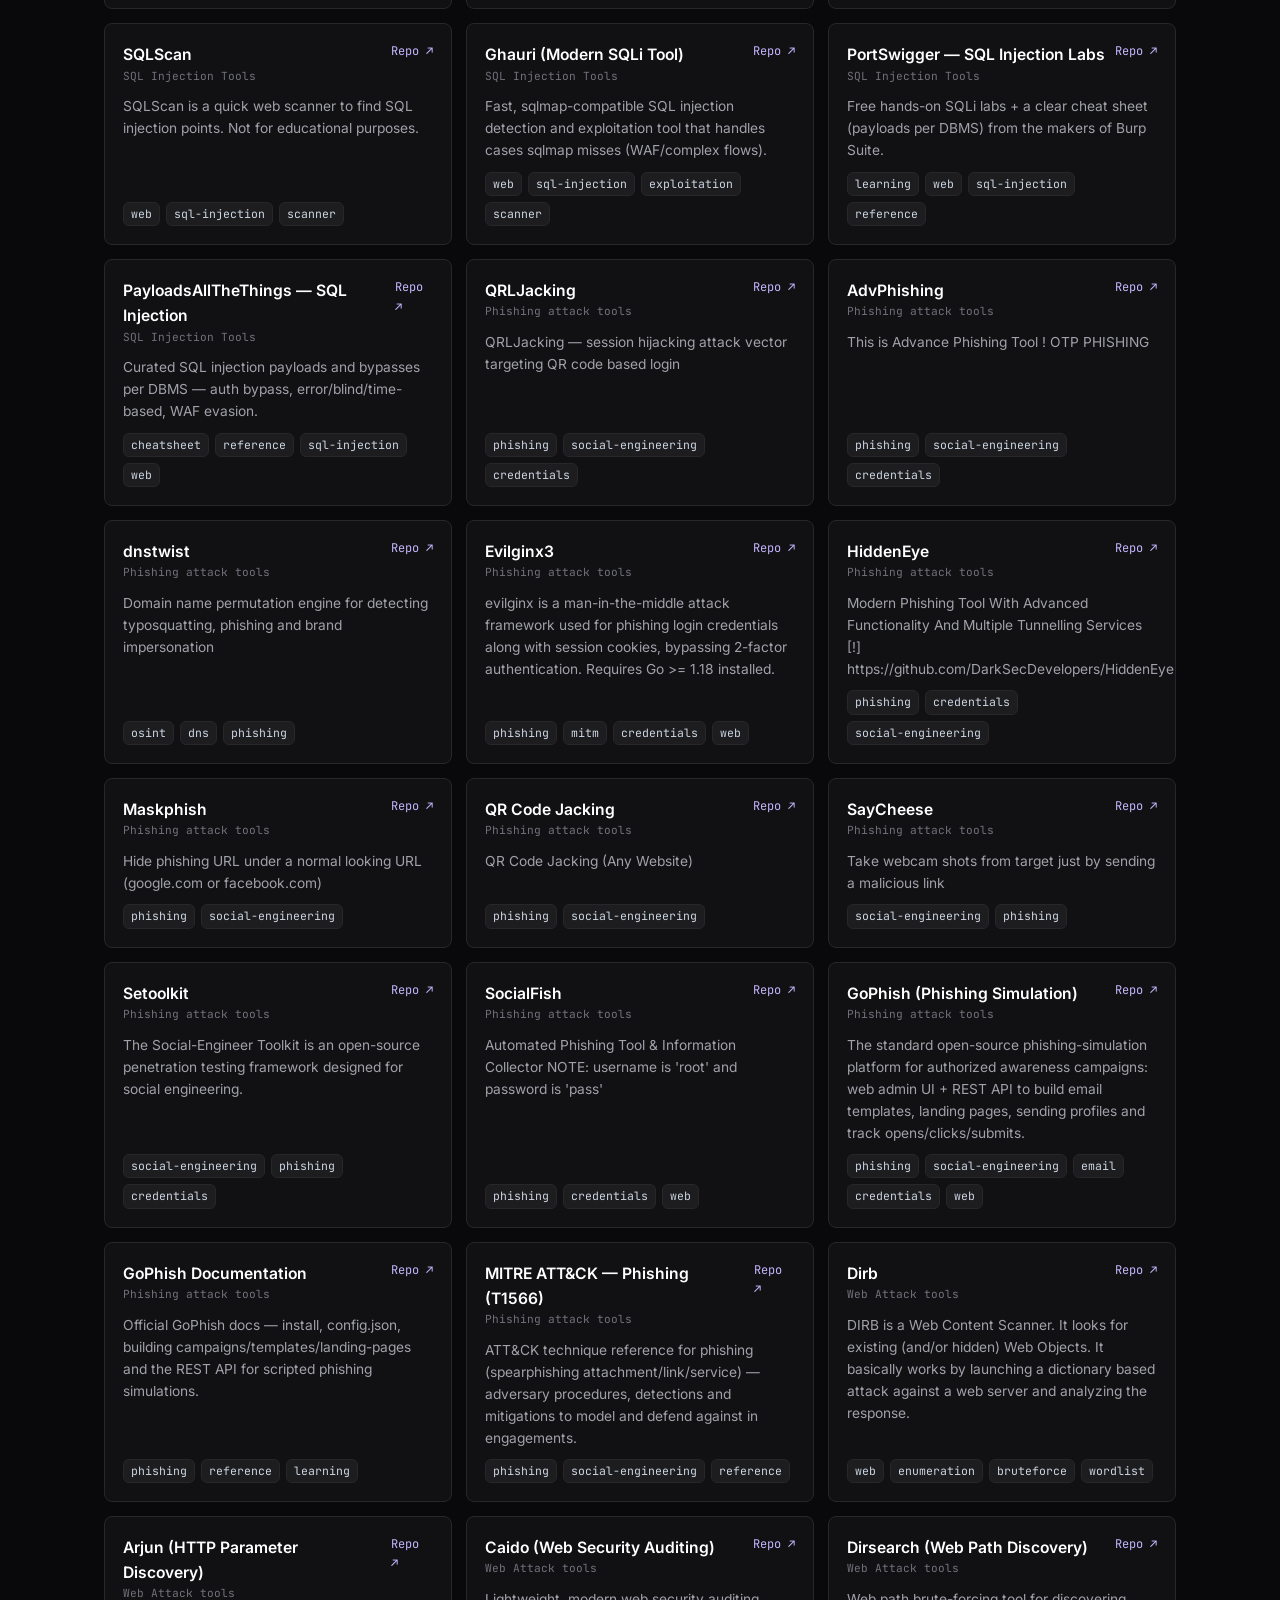
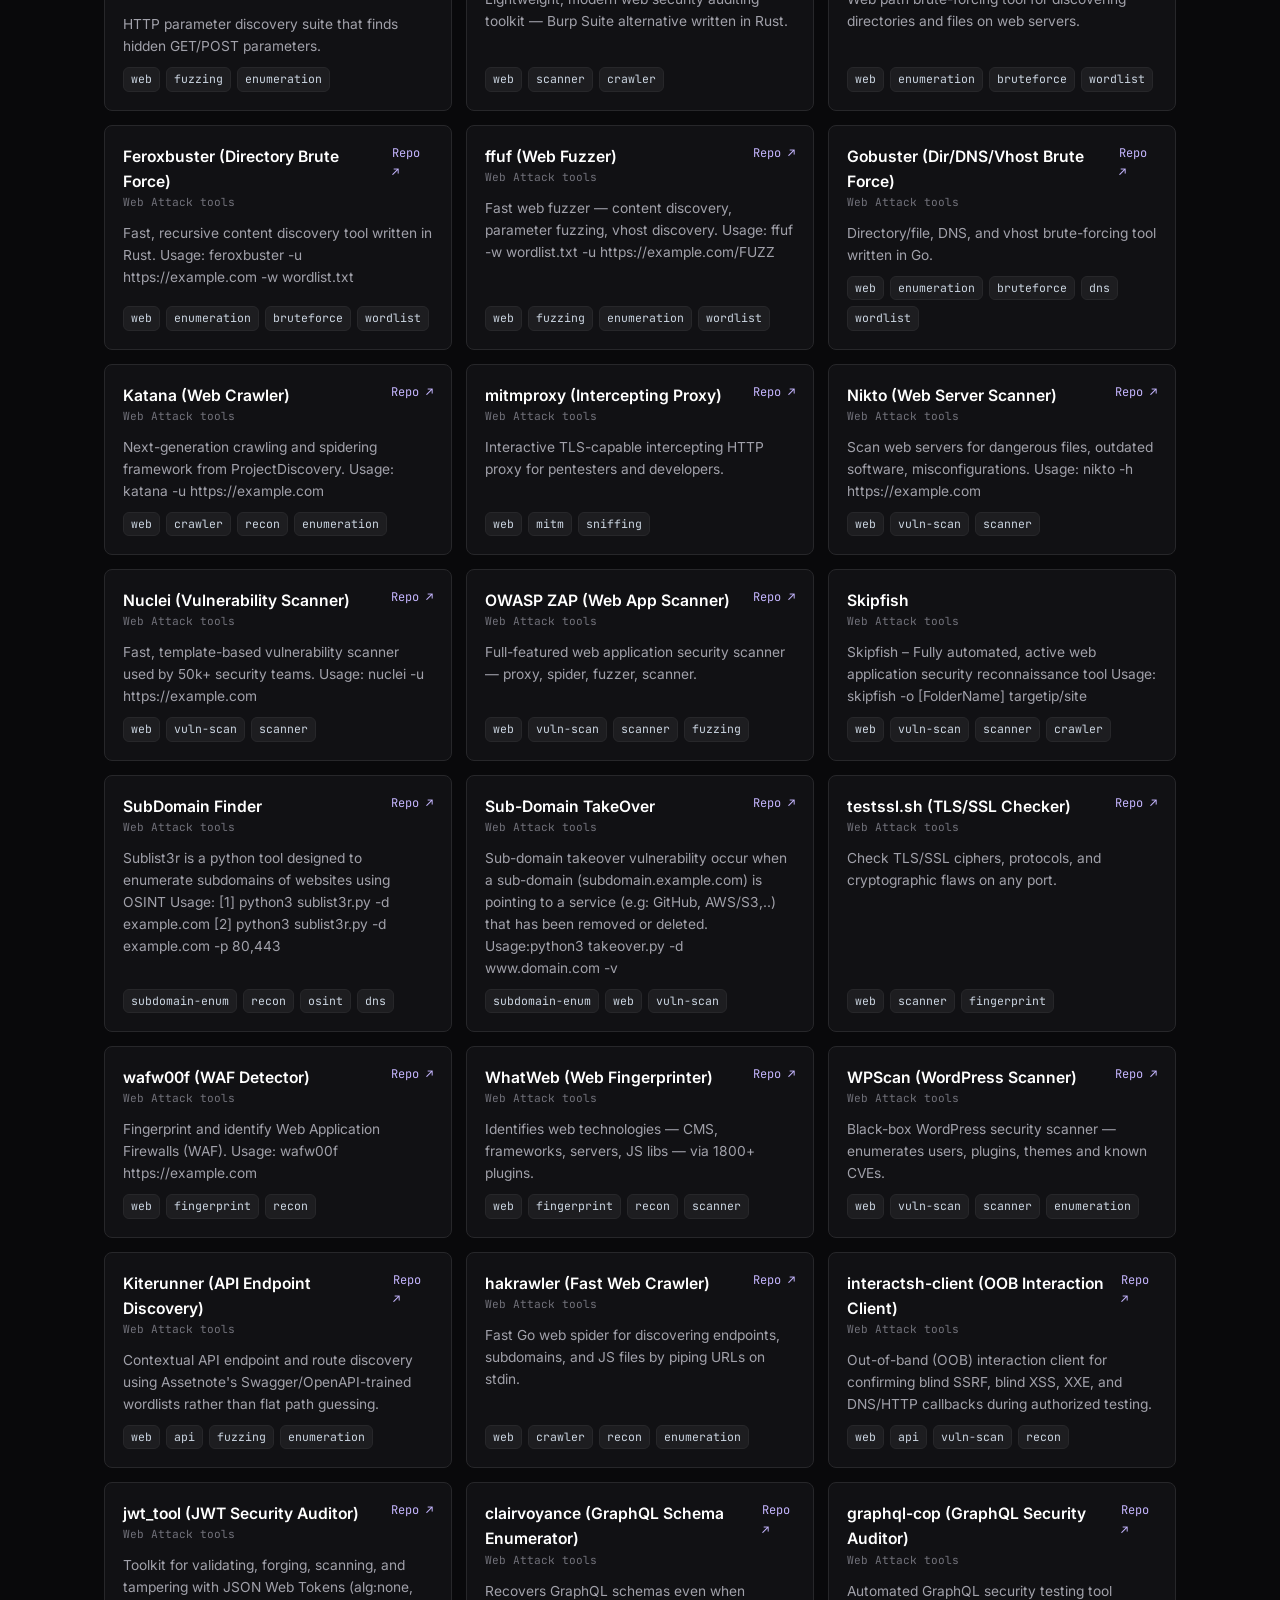
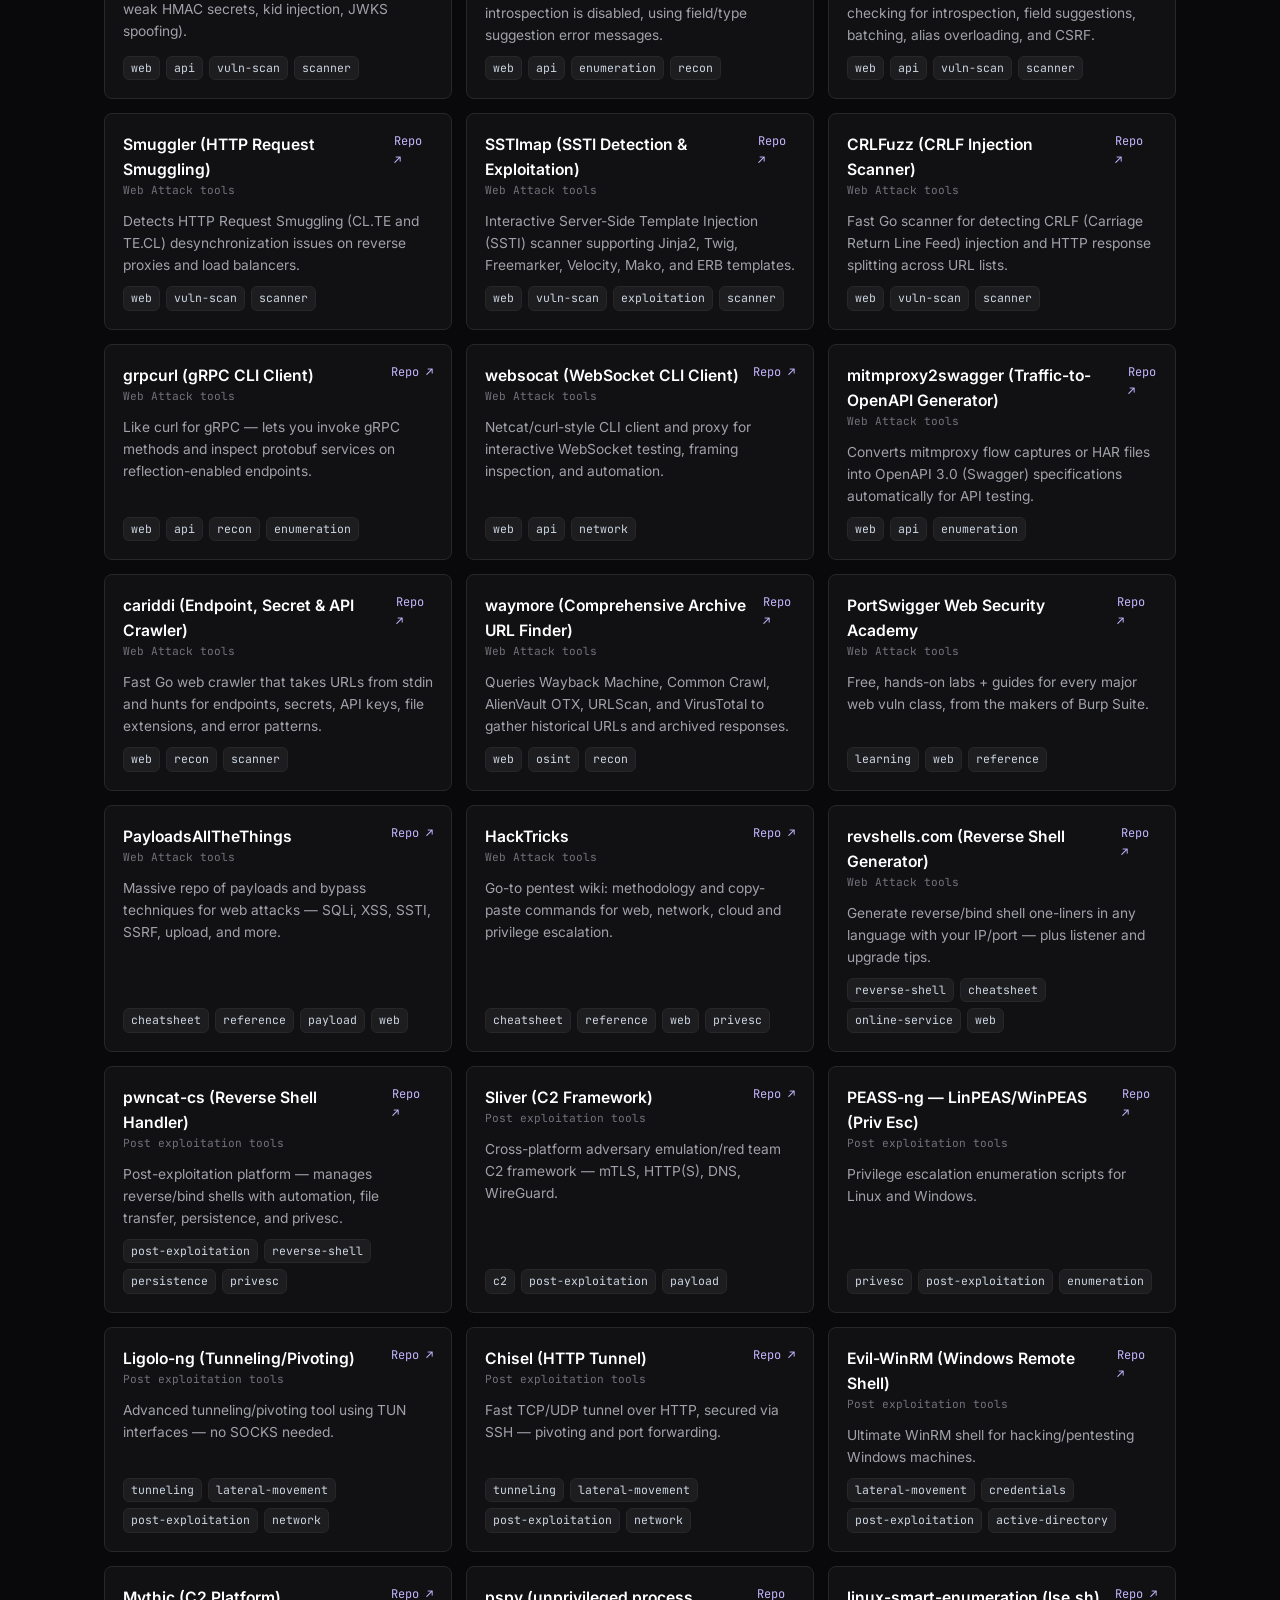
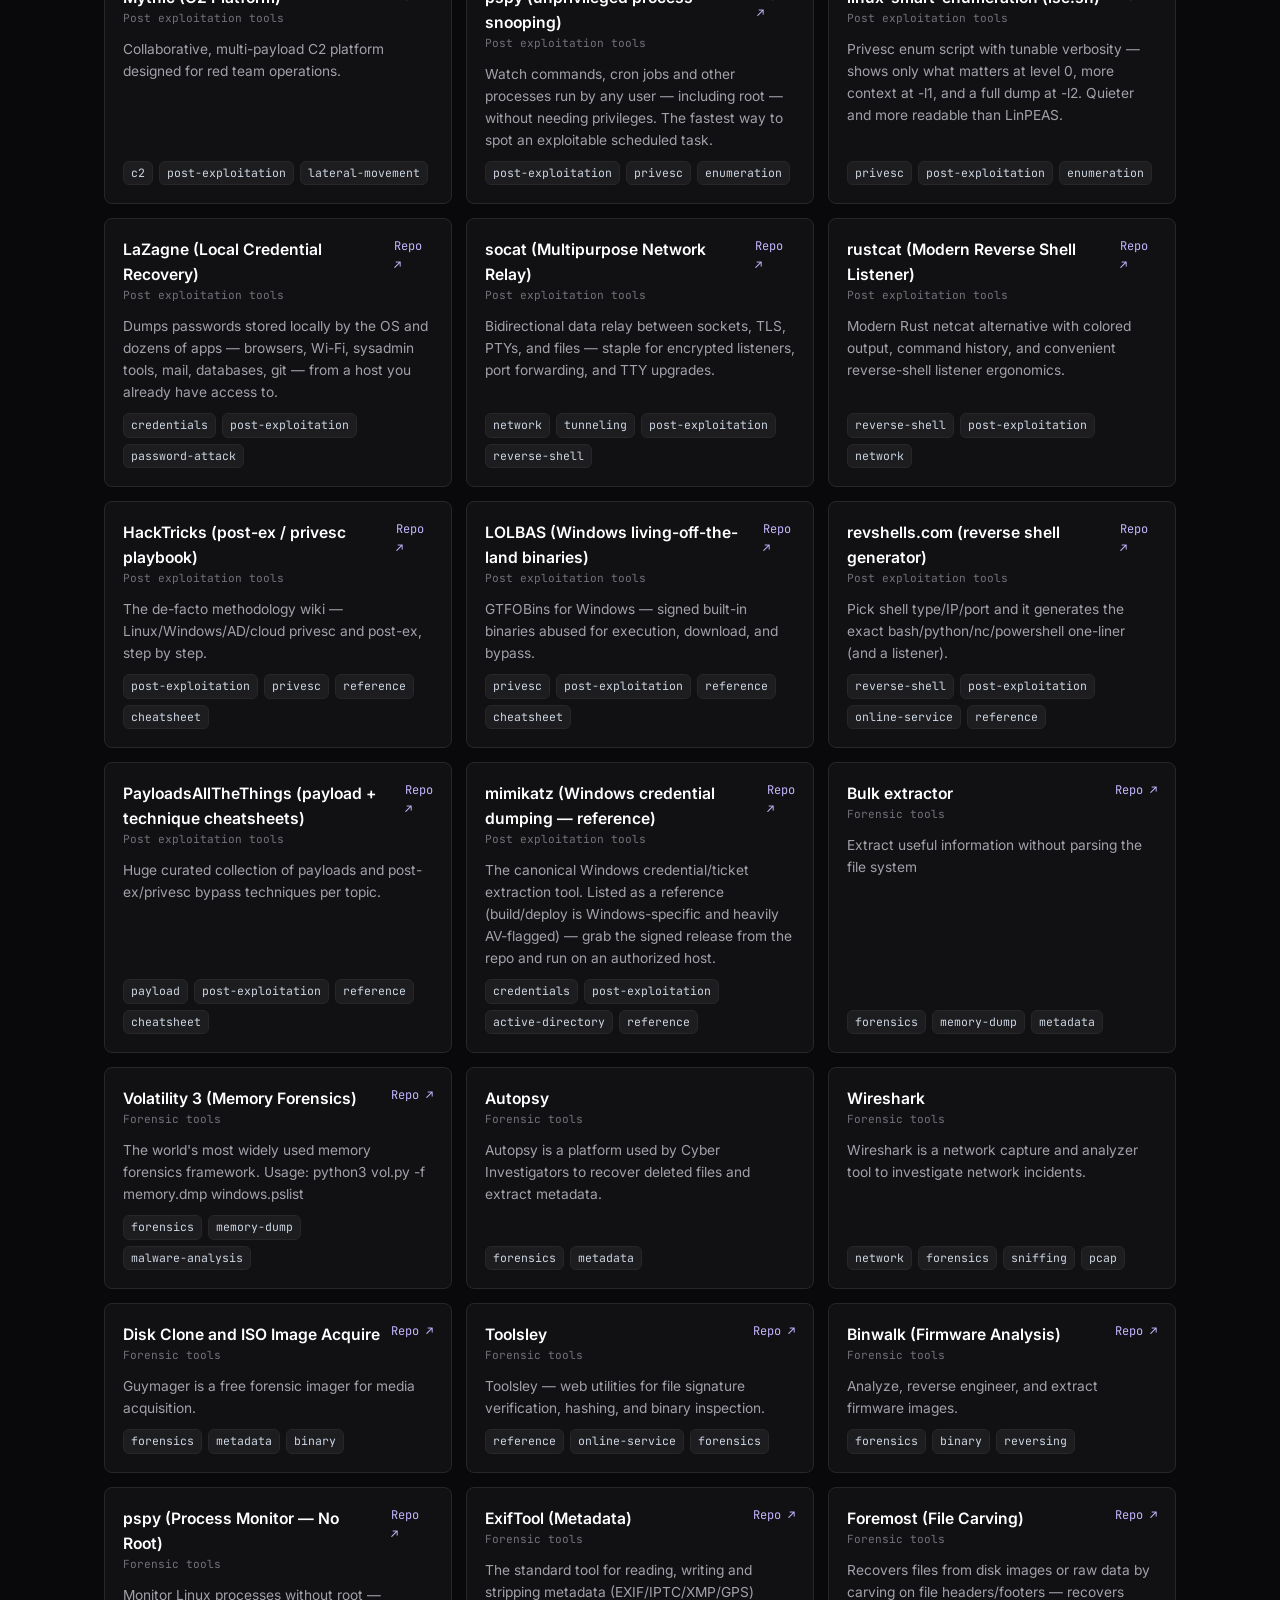
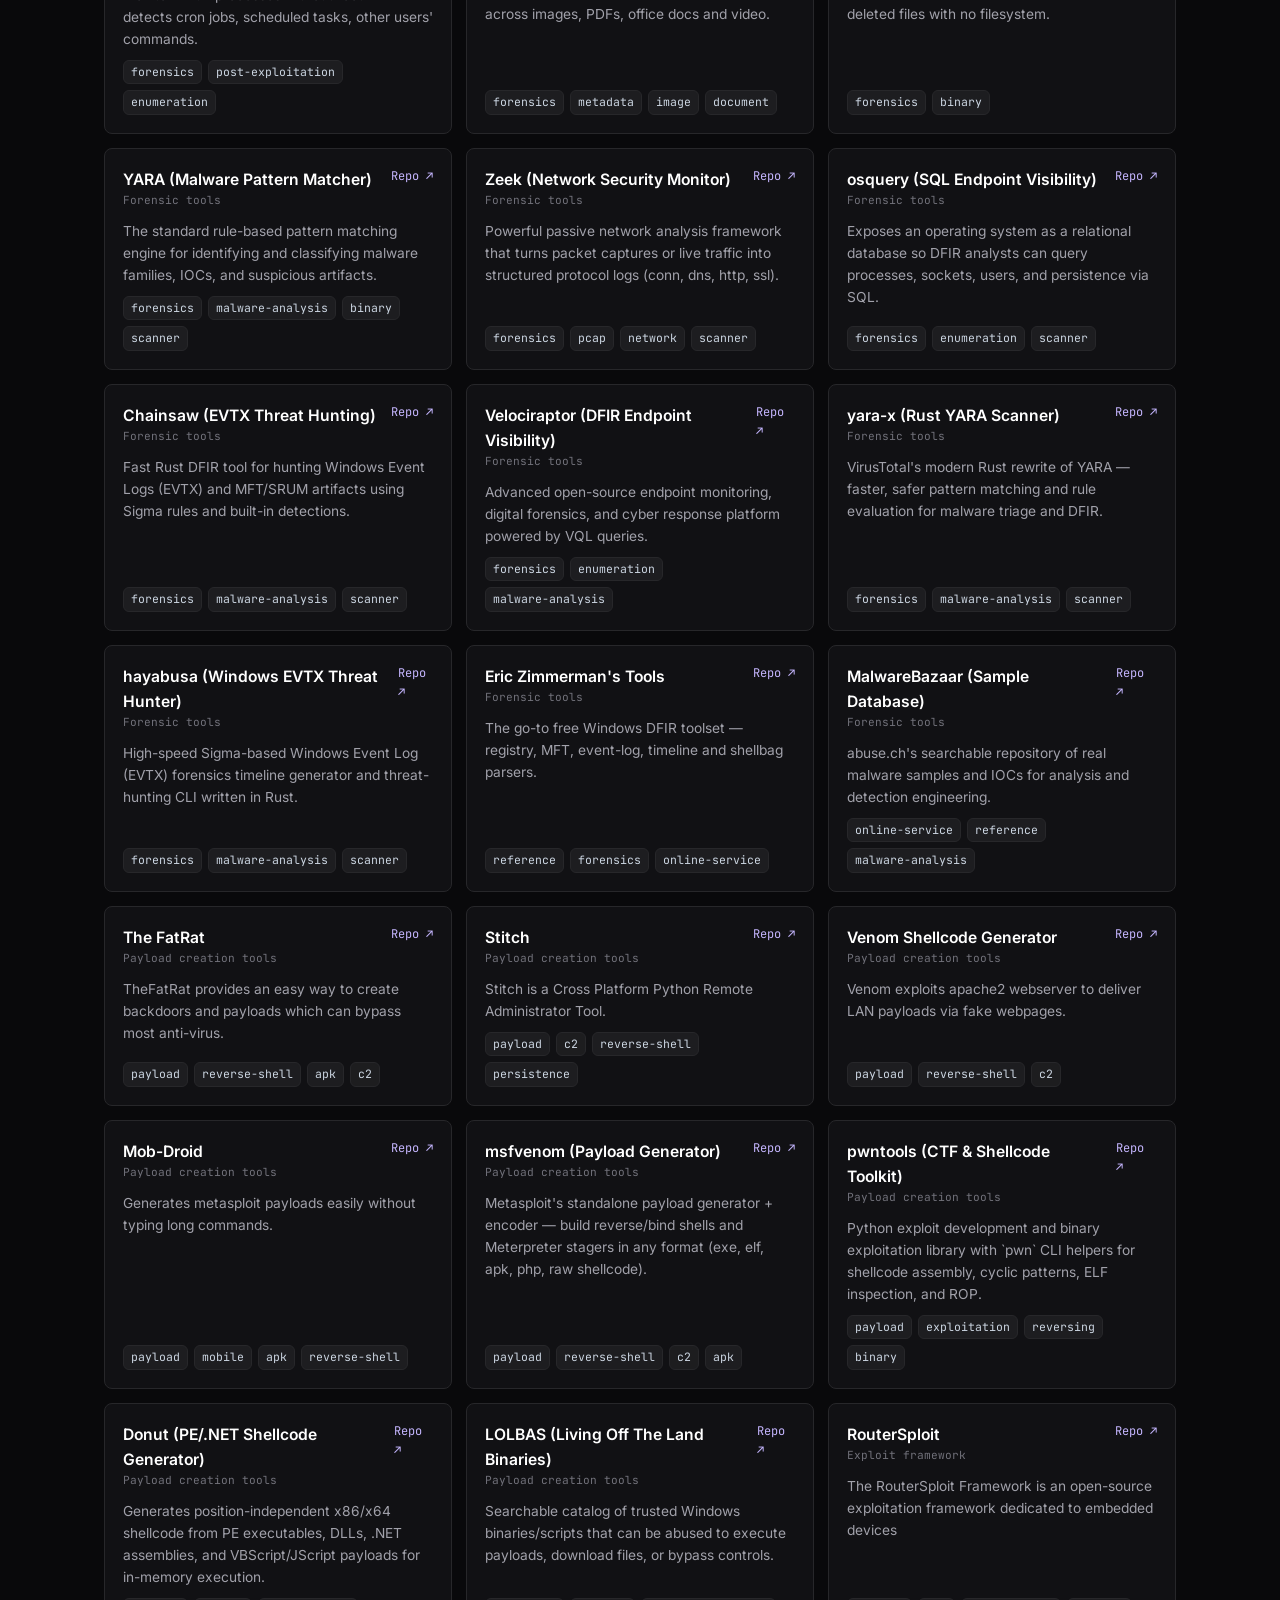
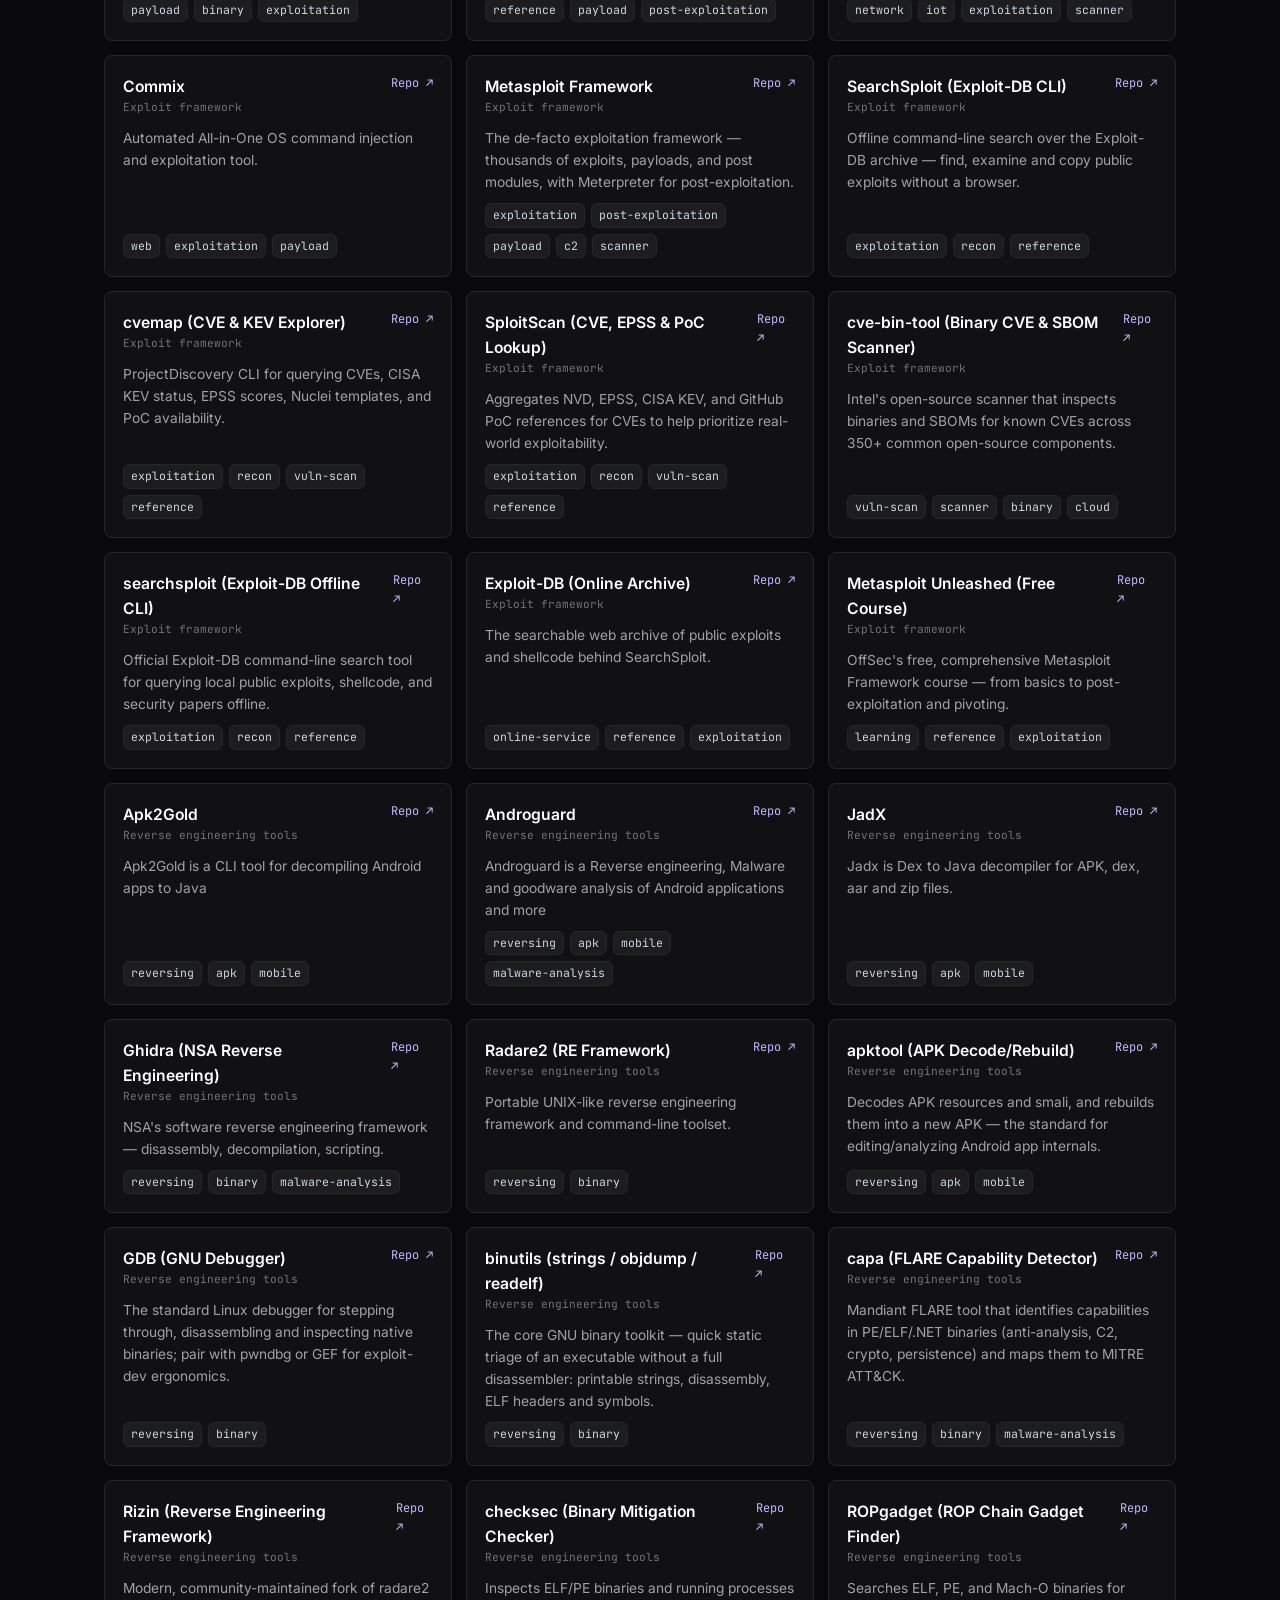
==== commit 52090e08: "feat: expand tool catalog and add SAST and secret scanning pipelines" ====
--- a/website/catalog.html
+++ b/website/catalog.html
@@ -5,7 +5,7 @@
   <meta name="viewport" content="width=device-width, initial-scale=1.0" />
   <title>Tool Catalog — Noxentra</title>
   <link rel="icon" type="image/png" href="assets/logo.png" />
-  <meta name="description" content="Search and filter all 300 curated security and reconnaissance tools across 21 categories in Noxentra." />
+  <meta name="description" content="Search and filter all 306 curated security and reconnaissance tools across 21 categories in Noxentra." />
   <link rel="preconnect" href="https://fonts.googleapis.com" />
   <link rel="preconnect" href="https://fonts.gstatic.com" crossorigin />
   <link href="https://fonts.googleapis.com/css2?family=Inter:wght@400;500;600;700&family=JetBrains+Mono:wght@400;500;600&display=swap" rel="stylesheet" />
@@ -18,13 +18,13 @@
   <main class="container">
     <div class="hero-compact">
       <h1>Tool Catalog</h1>
-      <p class="sub">Search and filter all 300 active tools across 21 categories. Click any tag to filter.</p>
+      <p class="sub">Search and filter all 306 active tools across 21 categories. Click any tag to filter.</p>
       <div class="controls">
         <input class="search-input" id="q" type="search" placeholder="Search tools, descriptions, or tags (e.g. kubernetes, nuclei, adcs)..." aria-label="Search tools" />
         <select class="cat-select" id="cat" aria-label="Filter by category">
           <option value="">All 21 categories</option>
         </select>
-        <span class="count-badge" id="count">300 tools</span>
+        <span class="count-badge" id="count">306 tools</span>
       </div>
       <div class="cat-pills" id="cat-pills" role="group" aria-label="Filter by category"></div>
     </div>
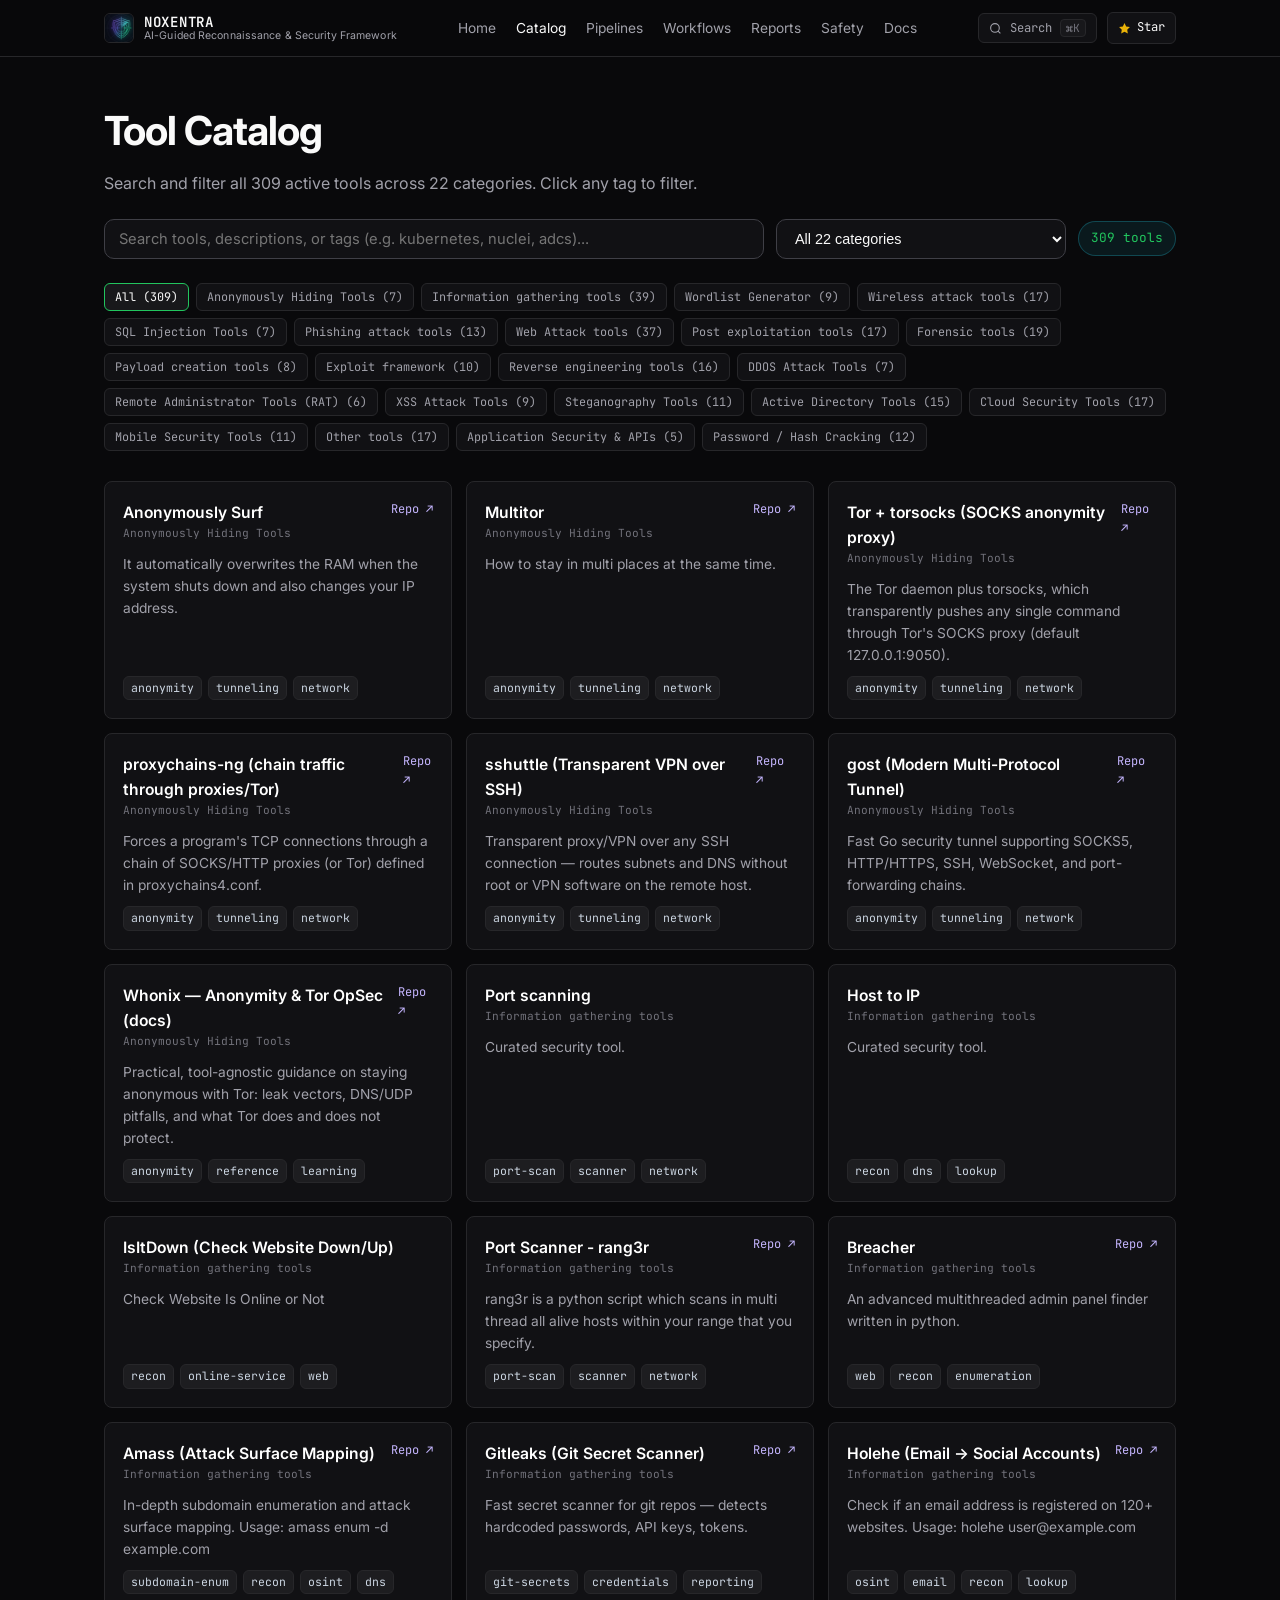
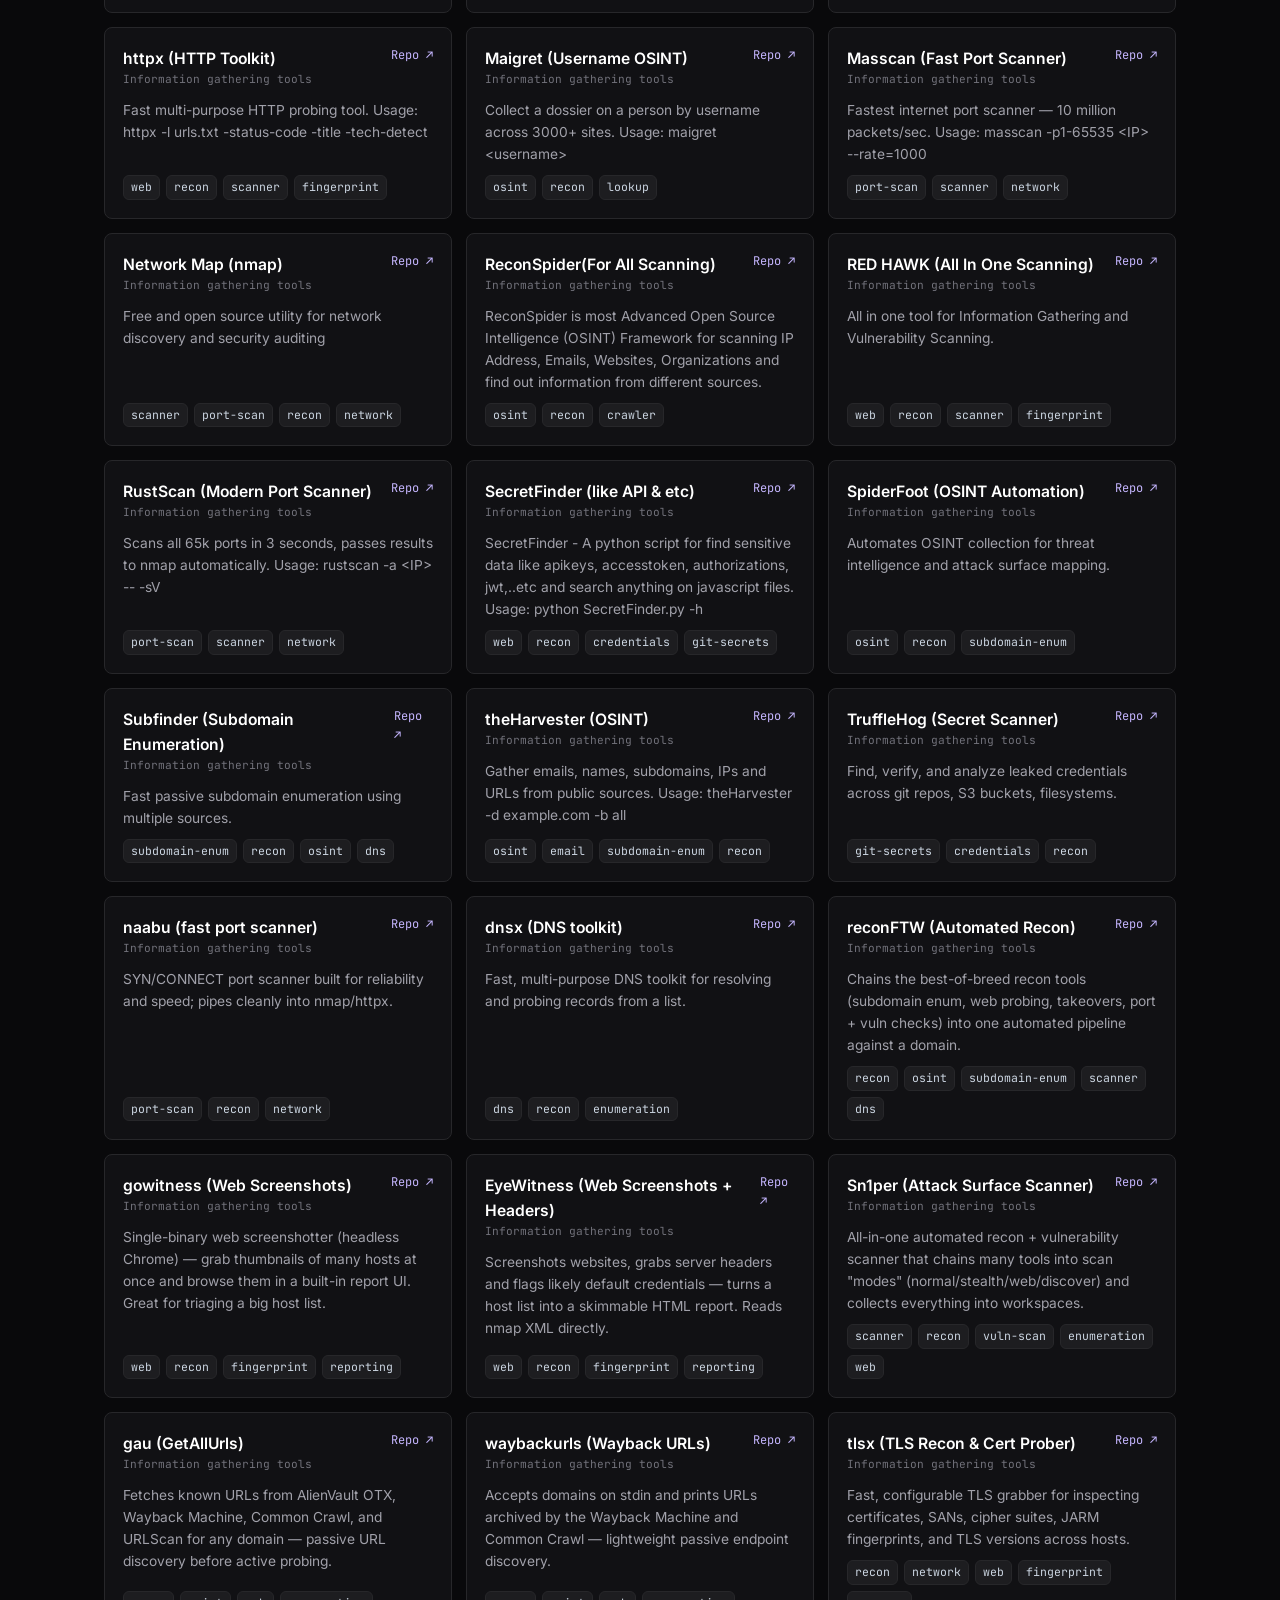
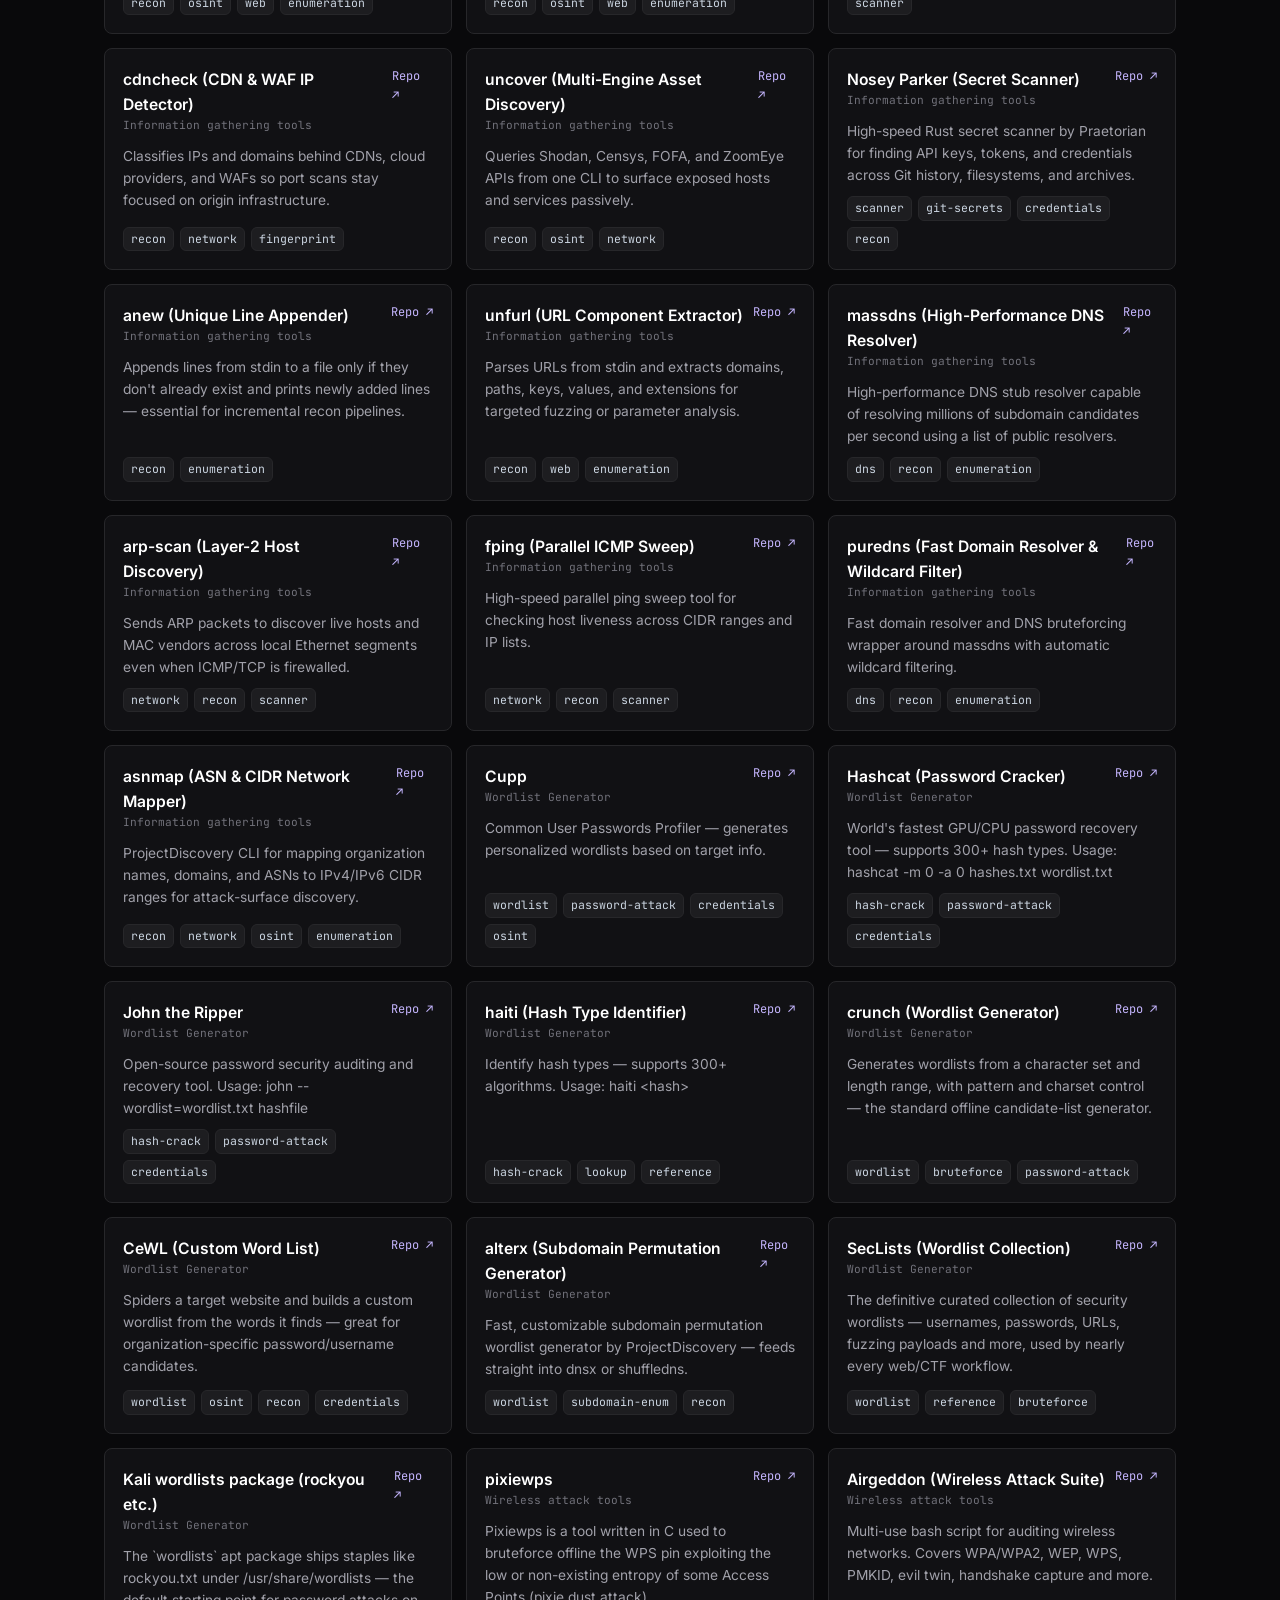
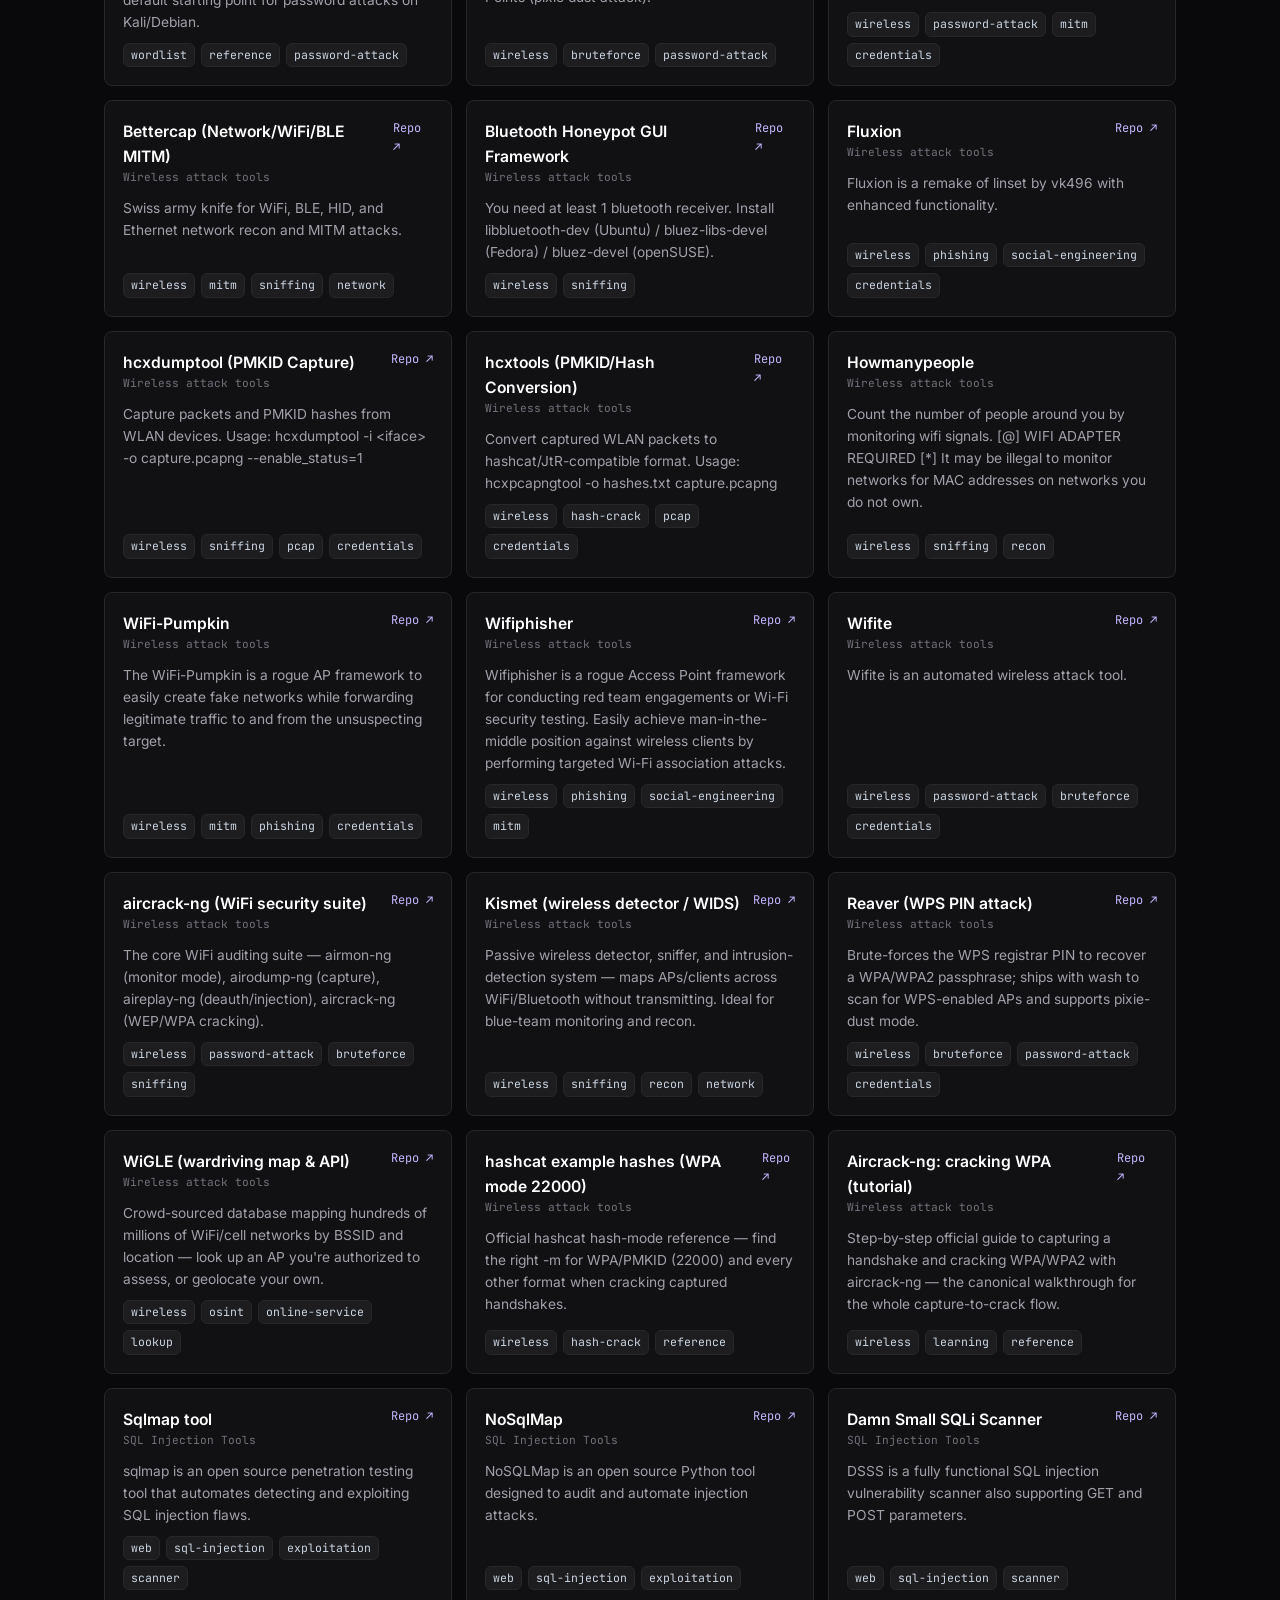
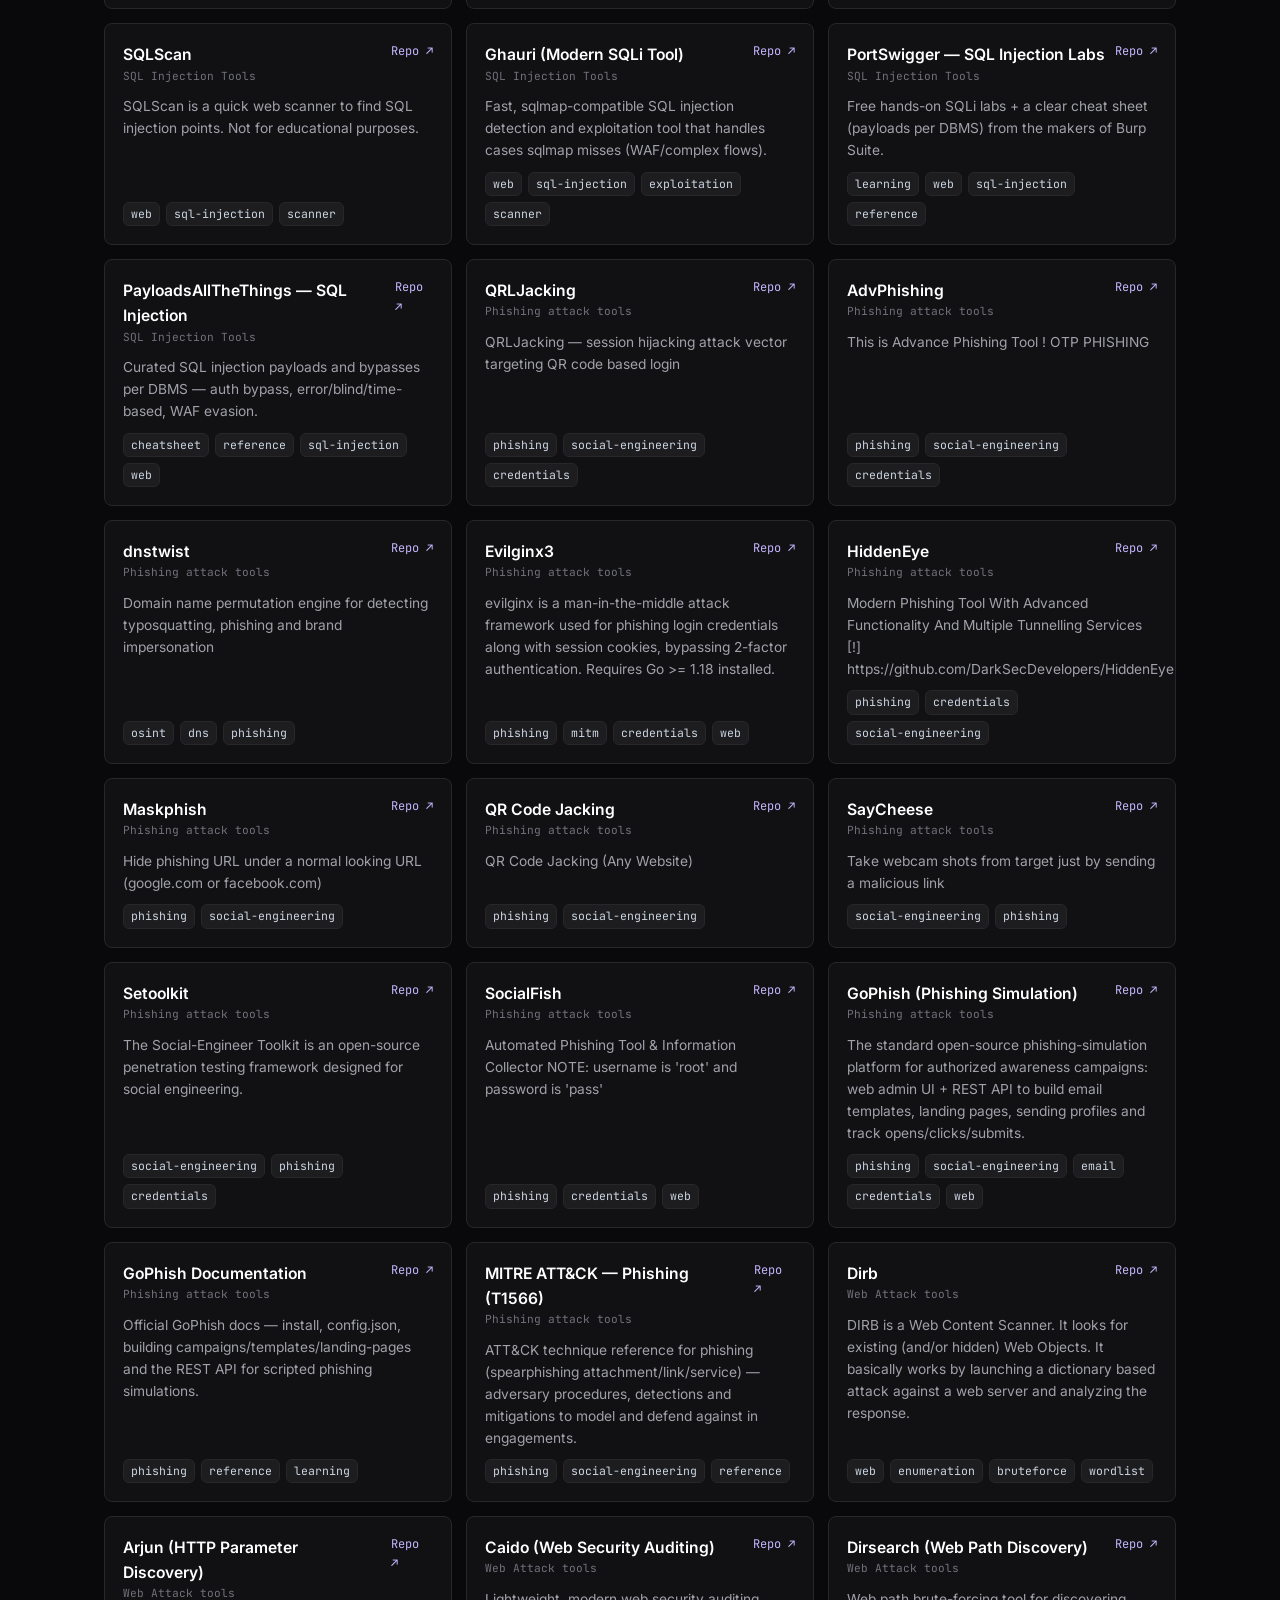
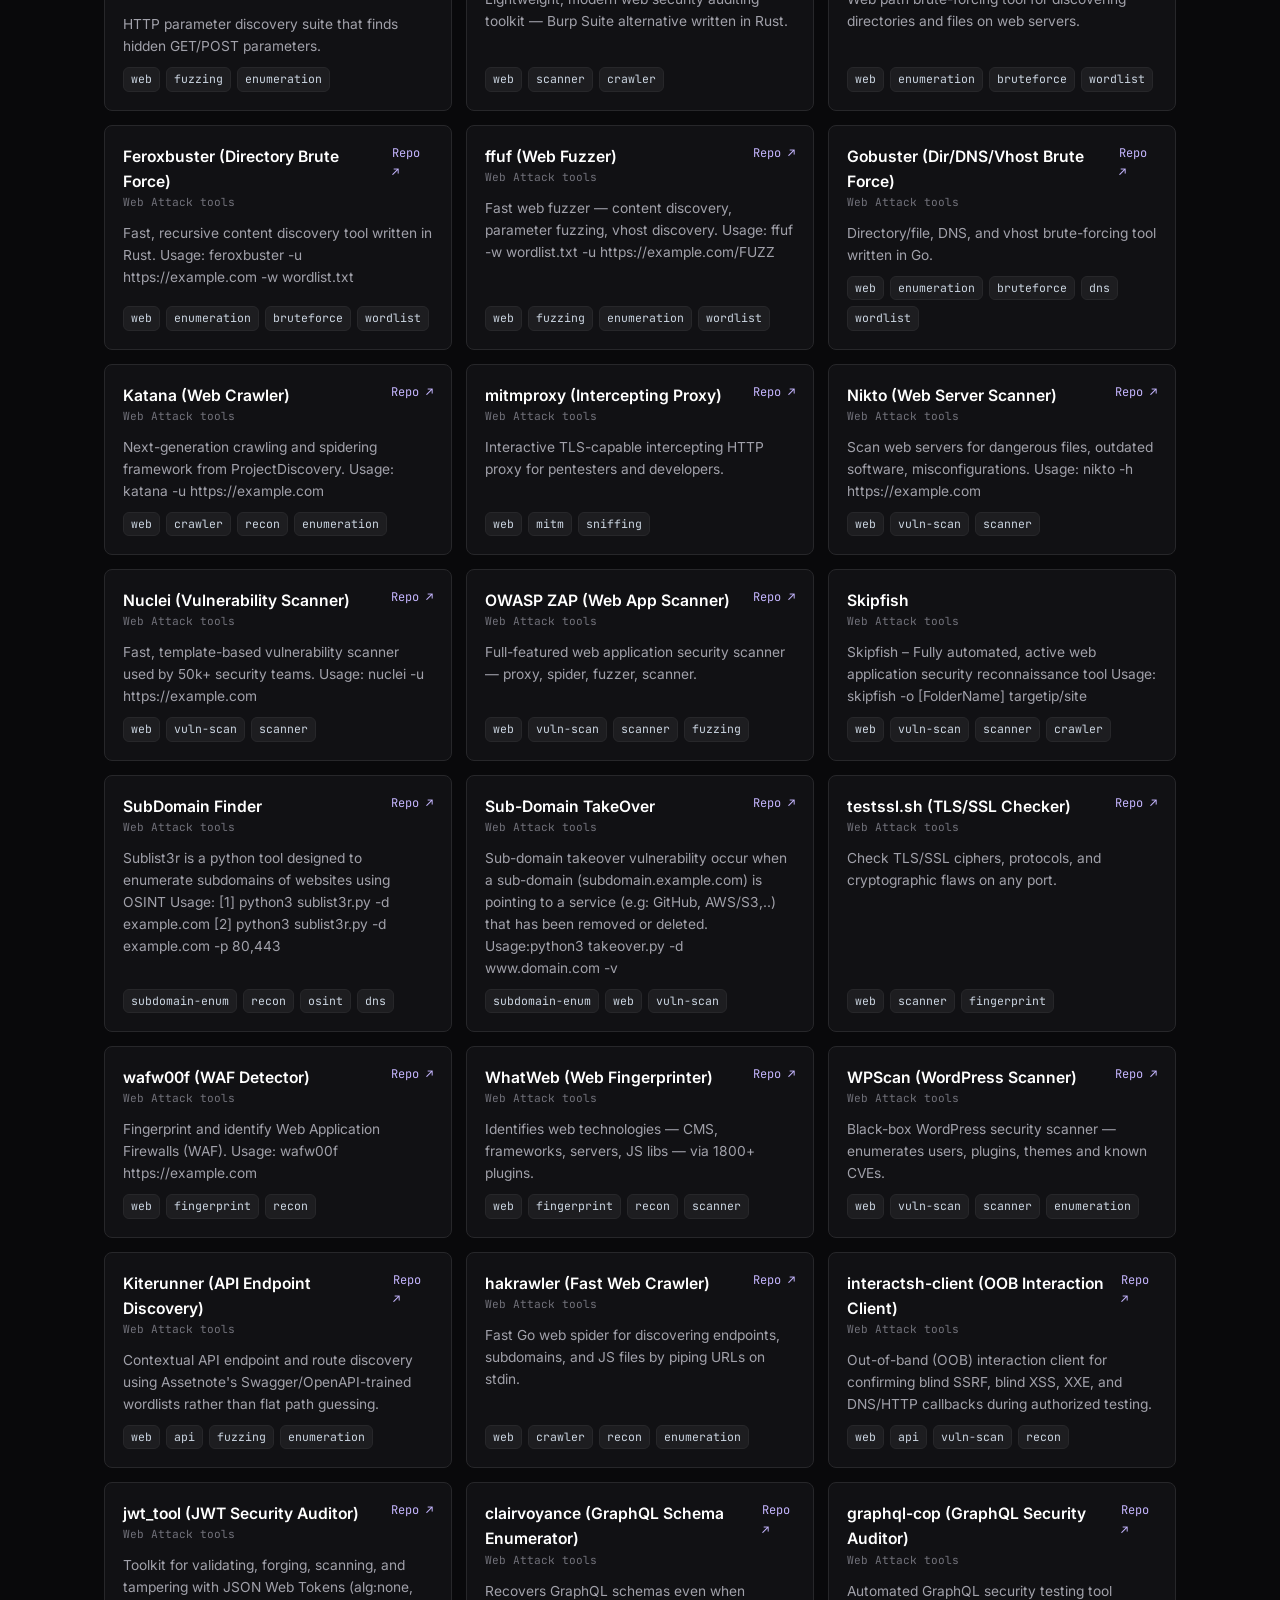
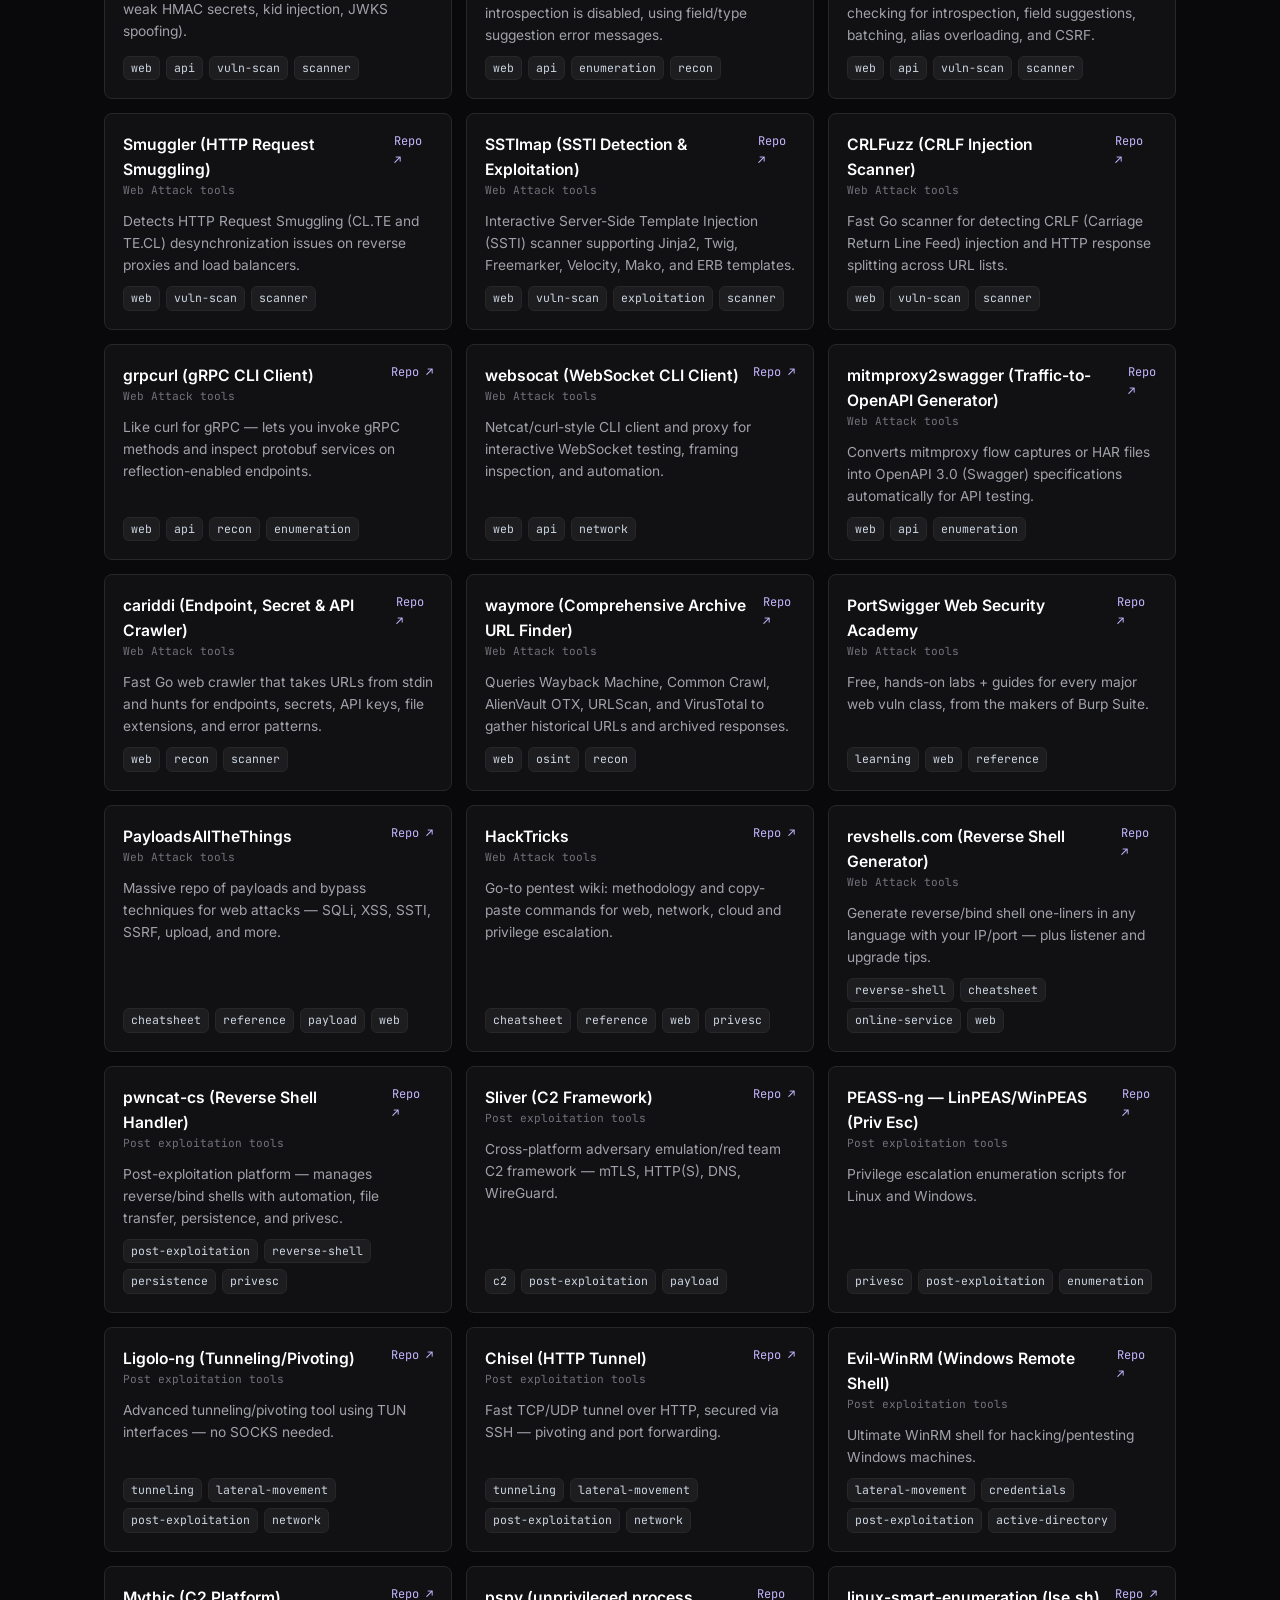
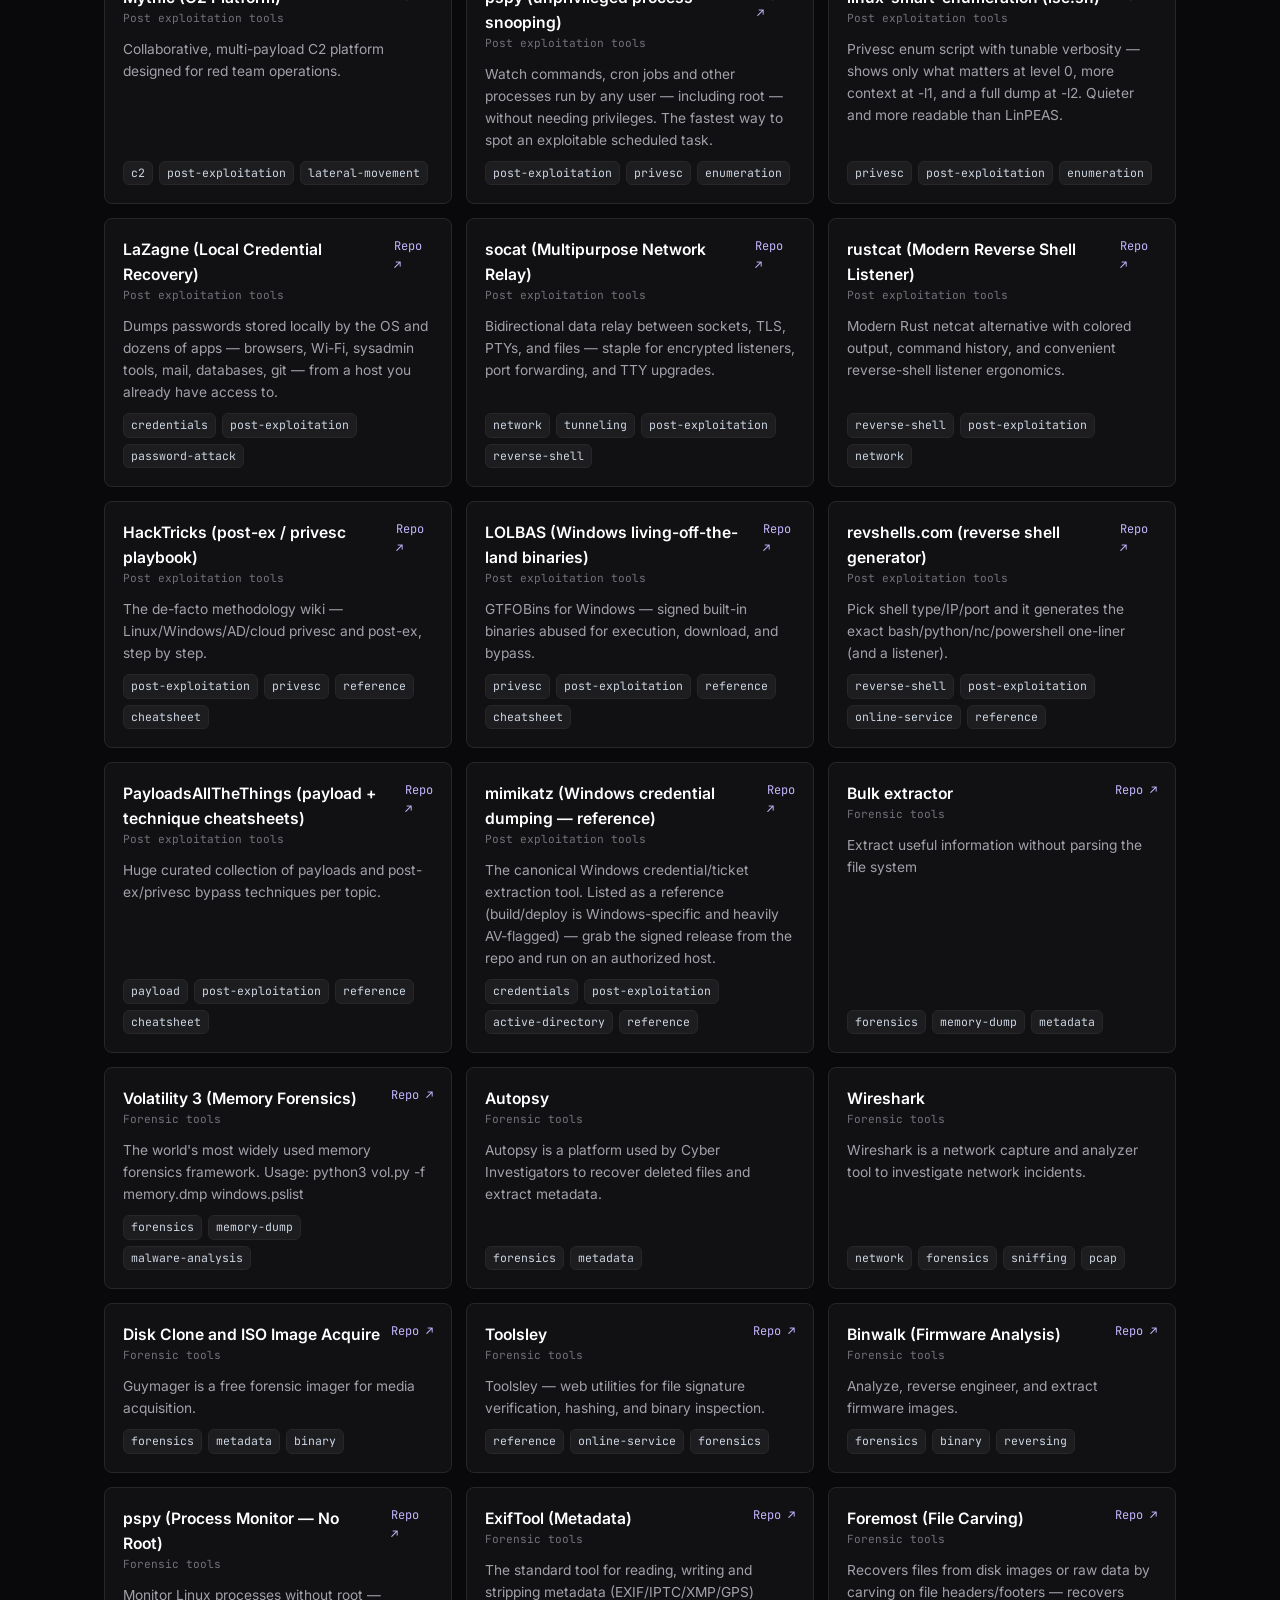
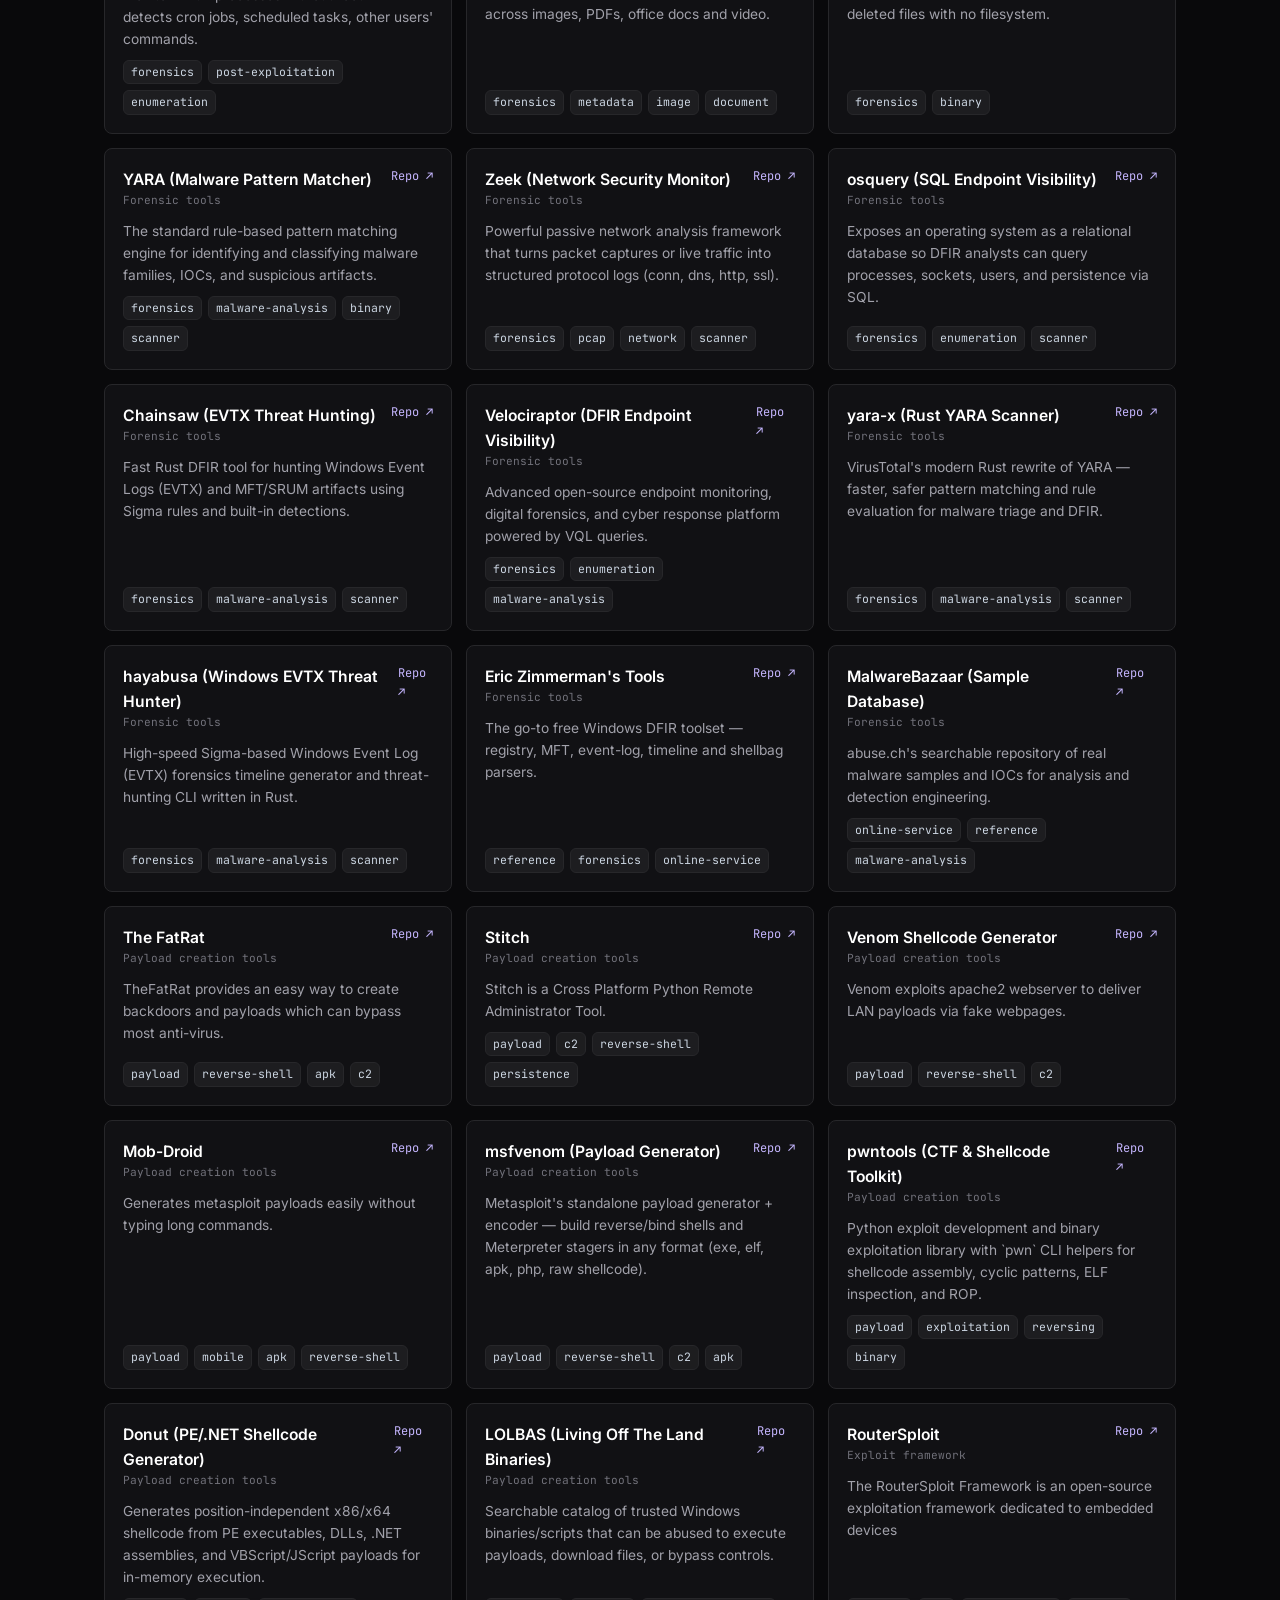
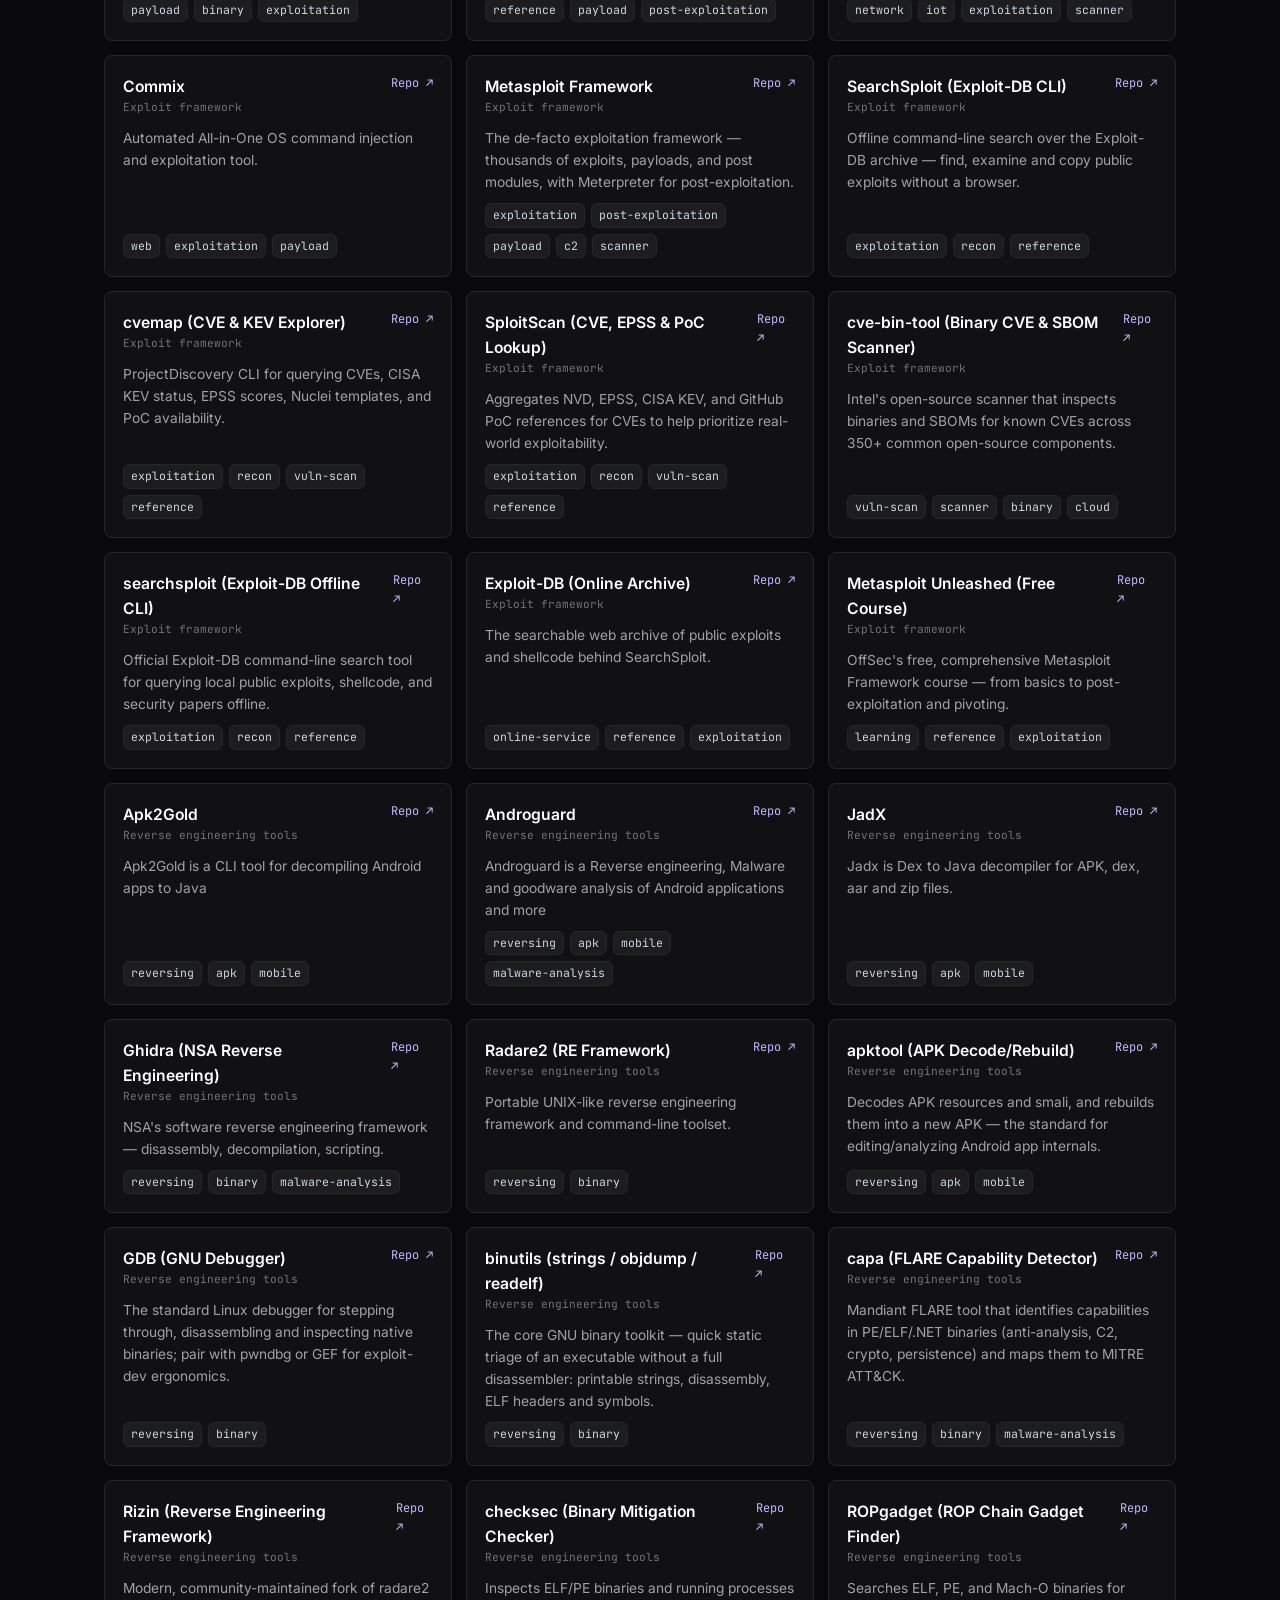
==== commit f29b4af5: "feat: add platform intelligence, policy, evidence, and CI/CD security scanning modules" ====
--- a/website/catalog.html
+++ b/website/catalog.html
@@ -5,7 +5,7 @@
   <meta name="viewport" content="width=device-width, initial-scale=1.0" />
   <title>Tool Catalog — Noxentra</title>
   <link rel="icon" type="image/png" href="assets/logo.png" />
-  <meta name="description" content="Search and filter all 306 curated security and reconnaissance tools across 21 categories in Noxentra." />
+  <meta name="description" content="Search and filter all 309 curated security and reconnaissance tools across 22 categories in Noxentra." />
   <link rel="preconnect" href="https://fonts.googleapis.com" />
   <link rel="preconnect" href="https://fonts.gstatic.com" crossorigin />
   <link href="https://fonts.googleapis.com/css2?family=Inter:wght@400;500;600;700&family=JetBrains+Mono:wght@400;500;600&display=swap" rel="stylesheet" />
@@ -18,13 +18,13 @@
   <main class="container">
     <div class="hero-compact">
       <h1>Tool Catalog</h1>
-      <p class="sub">Search and filter all 306 active tools across 21 categories. Click any tag to filter.</p>
+      <p class="sub">Search and filter all 309 active tools across 22 categories. Click any tag to filter.</p>
       <div class="controls">
         <input class="search-input" id="q" type="search" placeholder="Search tools, descriptions, or tags (e.g. kubernetes, nuclei, adcs)..." aria-label="Search tools" />
         <select class="cat-select" id="cat" aria-label="Filter by category">
-          <option value="">All 21 categories</option>
+          <option value="">All 22 categories</option>
         </select>
-        <span class="count-badge" id="count">306 tools</span>
+        <span class="count-badge" id="count">309 tools</span>
       </div>
       <div class="cat-pills" id="cat-pills" role="group" aria-label="Filter by category"></div>
     </div>
